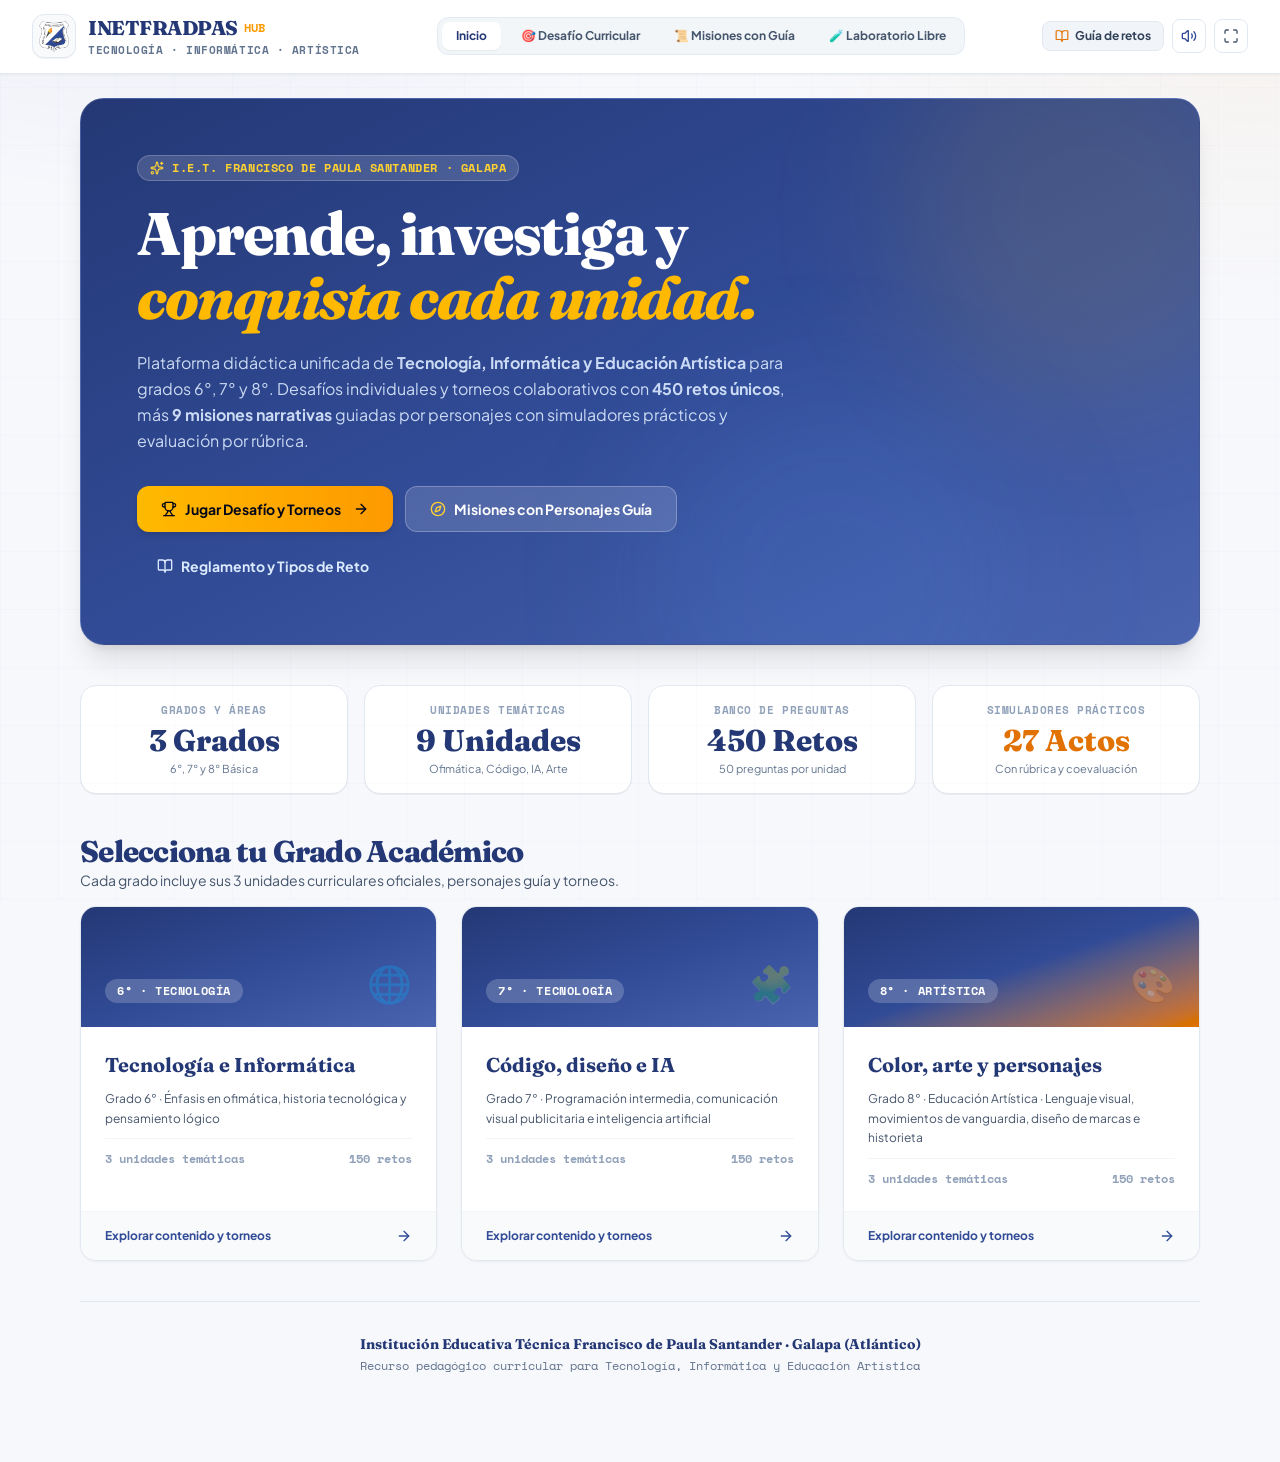
==== index.html @ 6069aec1 "commit" ====
<!doctype html>
<html lang="es">
  <head>
    <meta charset="UTF-8" />
    <meta name="viewport" content="width=device-width, initial-scale=1.0" />
    <title>Plataforma Curricular INETFRADPAS · Desafío y Misiones</title>
    <meta name="description" content="Plataforma interactiva de aprendizaje y evaluación para Tecnología, Informática y Artística (6°, 7° y 8°) de la I.E.T. Francisco de Paula Santander - Galapa." />
    <meta property="og:title" content="Plataforma Curricular INETFRADPAS · Desafío y Misiones" />
    <meta property="og:description" content="Plataforma interactiva de aprendizaje y evaluación para Tecnología, Informática y Artística (6°, 7° y 8°) de la I.E.T. Francisco de Paula Santander - Galapa." />
    <meta property="og:type" content="website" />
    <meta name="twitter:card" content="summary_large_image" />
    <link rel="icon" type="image/png" href="/logo.png" />
    <link rel="preconnect" href="https://fonts.googleapis.com">
    <link rel="preconnect" href="https://fonts.gstatic.com" crossorigin>
    <link href="https://fonts.googleapis.com/css2?family=Fraunces:opsz,wght@9..144,700;9..144,800;9..144,900&family=Plus+Jakarta+Sans:wght@400;500;600;700;800&family=Space+Mono:wght@400;700&display=swap" rel="stylesheet">
    <script type="module" crossorigin src="/assets/index-CMhP6clj.js"></script>
    <link rel="stylesheet" crossorigin href="/assets/index-D089YuA2.css">
  </head>
  <body class="bg-[#F7F8FC] text-slate-800 antialiased selection:bg-amber-200 selection:text-slate-900">
    <div id="root"></div>
  </body>
</html>
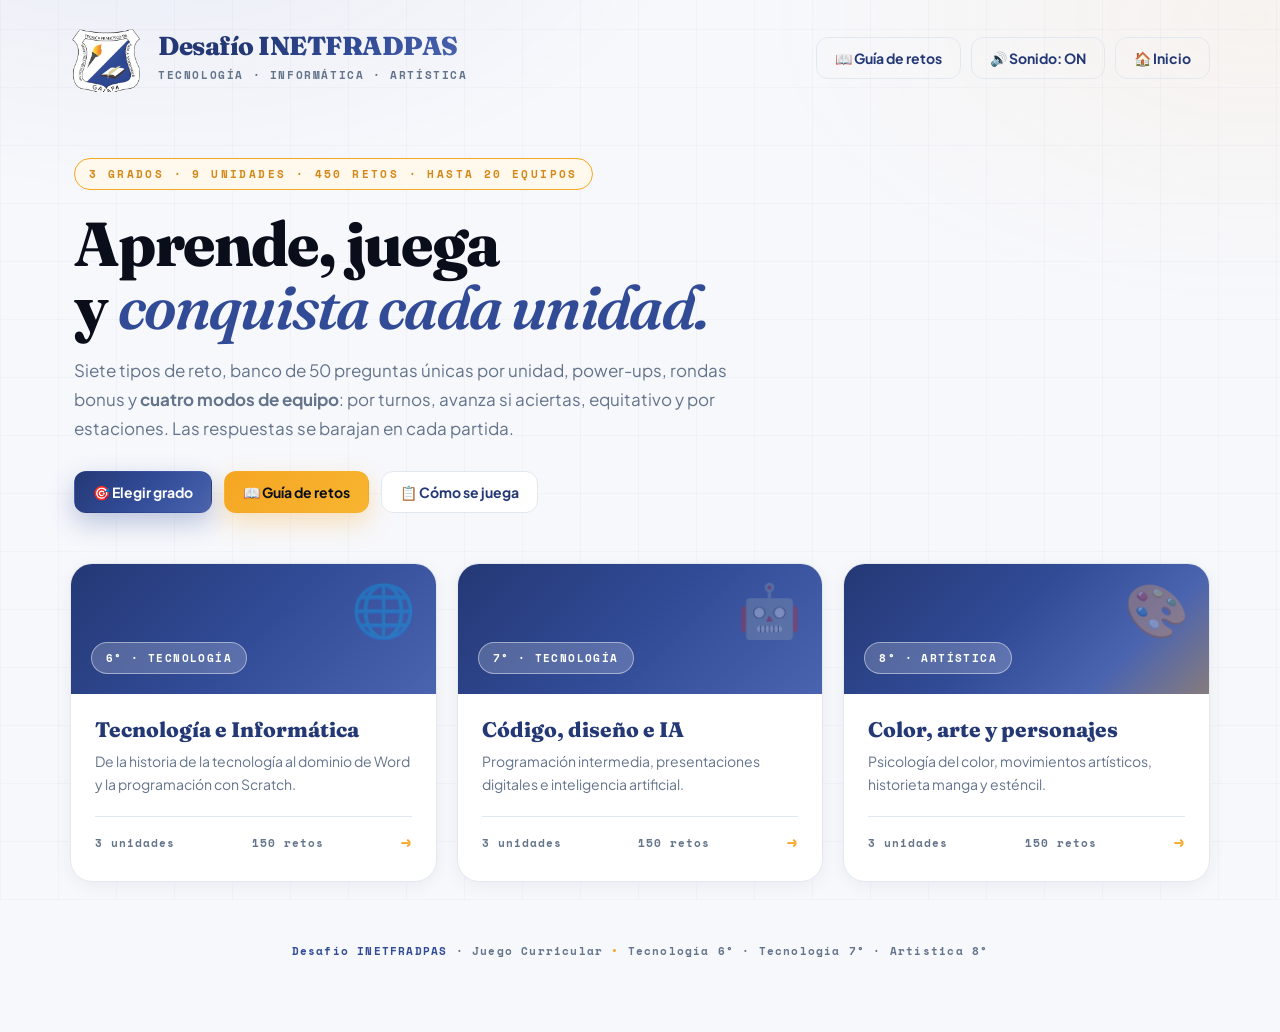
==== commit 7431afde: "Update index.html" ====
--- a/index.html
+++ b/index.html
@@ -1,23 +1,1589 @@
-<!doctype html>
+<!DOCTYPE html>
 <html lang="es">
-  <head>
-    <meta charset="UTF-8" />
-    <meta name="viewport" content="width=device-width, initial-scale=1.0" />
-    <title>Plataforma Curricular INETFRADPAS · Desafío y Misiones</title>
-    <meta name="description" content="Plataforma interactiva de aprendizaje y evaluación para Tecnología, Informática y Artística (6°, 7° y 8°) de la I.E.T. Francisco de Paula Santander - Galapa." />
-    <meta property="og:title" content="Plataforma Curricular INETFRADPAS · Desafío y Misiones" />
-    <meta property="og:description" content="Plataforma interactiva de aprendizaje y evaluación para Tecnología, Informática y Artística (6°, 7° y 8°) de la I.E.T. Francisco de Paula Santander - Galapa." />
-    <meta property="og:type" content="website" />
-    <meta name="twitter:card" content="summary_large_image" />
-    <link rel="icon" type="image/png" href="/logo.png" />
-    <link rel="preconnect" href="https://fonts.googleapis.com">
-    <link rel="preconnect" href="https://fonts.gstatic.com" crossorigin>
-    <link href="https://fonts.googleapis.com/css2?family=Fraunces:opsz,wght@9..144,700;9..144,800;9..144,900&family=Plus+Jakarta+Sans:wght@400;500;600;700;800&family=Space+Mono:wght@400;700&display=swap" rel="stylesheet">
-    <script type="module" crossorigin src="/assets/index-CMhP6clj.js"></script>
-    <link rel="stylesheet" crossorigin href="/assets/index-D089YuA2.css">
-  </head>
-  <body class="bg-[#F7F8FC] text-slate-800 antialiased selection:bg-amber-200 selection:text-slate-900">
-    <div id="root"></div>
-  </body>
+<head>
+<meta charset="UTF-8">
+<meta name="viewport" content="width=device-width,initial-scale=1">
+<title>Desafío INETFRADPAS · Juego Curricular</title>
+<link rel="preconnect" href="https://fonts.googleapis.com">
+<link rel="preconnect" href="https://fonts.gstatic.com" crossorigin>
+<link href="https://fonts.googleapis.com/css2?family=Fraunces:opsz,wght@9..144,700;9..144,800;9..144,900&family=Plus+Jakarta+Sans:wght@400;600;700;800&family=Space+Mono:wght@400;700&display=swap" rel="stylesheet">
+<style>
+*{box-sizing:border-box;margin:0;padding:0}
+:root{--b:#314B96;--bd:#243875;--bm:#4A64B0;--bl:#EEF2FB;--bx:#dce5f9;--g:#F5A623;--gd:#D4881A;--gl:#fff8ec;--ink:#0A0E1A;--body:#2d3748;--mu:#64748b;--w:#fff;--bg:#F7F8FC;--br:#e2e8f0;--ok:#10b981;--no:#EF4444;--se:'Fraunces',Georgia,serif;--sa:'Plus Jakarta Sans',system-ui,sans-serif;--mo:'Space Mono',monospace;--grad:linear-gradient(135deg,#243875,#314B96,#4A64B0);--gg:linear-gradient(135deg,#F5A623,#f8b530)}
+html,body{overflow-x:hidden}
+body{font-family:var(--sa);color:var(--body);background:var(--bg);min-height:100vh;-webkit-font-smoothing:antialiased}
+body::before{content:"";position:fixed;inset:0;z-index:0;pointer-events:none;background:radial-gradient(900px 520px at 12% -14%,rgba(49,75,150,.07),transparent 62%),radial-gradient(820px 480px at 98% 2%,rgba(245,166,35,.06),transparent 60%),repeating-linear-gradient(0deg,rgba(49,75,150,.03) 0 1px,transparent 1px 58px),repeating-linear-gradient(90deg,rgba(49,75,150,.03) 0 1px,transparent 1px 58px)}
+#app{position:relative;z-index:1;max-width:1180px;margin:0 auto;padding:22px 20px 70px}
+.hidden{display:none!important}
+header{display:flex;align-items:center;justify-content:space-between;gap:20px;flex-wrap:wrap;margin-bottom:28px}
+.brand{display:flex;align-items:center;gap:16px}
+.logo-slot{width:72px;height:72px;border-radius:16px;flex:0 0 auto;background:var(--w);border:2px dashed var(--bx);display:grid;place-items:center;overflow:hidden;transition:.2s}
+.logo-slot img{max-width:100%;max-height:100%;object-fit:contain;display:block}
+.logo-slot:has(img){border-style:solid;border-color:transparent;background:transparent}
+.logo-slot:has(img) .logo-placeholder{display:none}
+.logo-placeholder{font-family:var(--mo);font-size:9px;letter-spacing:1.4px;color:var(--bm);font-weight:700;text-align:center;line-height:1.3}
+.brand-text{display:flex;flex-direction:column;gap:2px}
+.brand h1{font-family:var(--se);font-size:clamp(20px,2.4vw,26px);font-weight:800;line-height:1.05;letter-spacing:-.5px;color:var(--bd)}
+.brand h1 .accent{font-weight:900;background:var(--grad);-webkit-background-clip:text;background-clip:text;-webkit-text-fill-color:transparent}
+.brand small{display:block;color:var(--mu);font-family:var(--mo);font-size:10.5px;letter-spacing:1.6px;font-weight:700;text-transform:uppercase;margin-top:4px}
+.tools{display:flex;gap:10px;flex-wrap:wrap}
+.btn{border:1.5px solid var(--br);background:var(--w);color:var(--bd);padding:11px 18px;border-radius:12px;font-family:var(--sa);font-size:14px;font-weight:700;cursor:pointer;transition:.18s}
+.btn:hover{background:var(--bl);border-color:var(--bm);transform:translateY(-2px);box-shadow:0 8px 20px rgba(49,75,150,.1)}
+.btn.primary{background:var(--grad);color:var(--w);border-color:transparent;box-shadow:0 10px 26px rgba(49,75,150,.3)}
+.btn.gold{background:var(--gg);color:var(--ink);border-color:transparent;box-shadow:0 10px 26px rgba(245,166,35,.3)}
+.btn.ghost{background:transparent}
+.btn.ghost:hover{background:var(--bl)}
+.btn:disabled{opacity:.4;cursor:not-allowed;transform:none}
+.btn.big{padding:16px 32px;font-size:16px;border-radius:14px}
+.hero{padding:36px 4px 10px;max-width:820px}
+.kicker{display:inline-block;font-family:var(--mo);font-size:11px;letter-spacing:2.4px;font-weight:700;color:var(--gd);border:1.5px solid var(--g);padding:7px 14px;border-radius:999px;background:var(--gl);text-transform:uppercase}
+.hero h2{font-family:var(--se);font-size:clamp(34px,5.6vw,62px);line-height:1.02;margin:22px 0 18px;letter-spacing:-1.6px;color:var(--ink);font-weight:800}
+.hero h2 em{font-style:italic;color:var(--b);font-weight:600}
+.hero p{color:var(--mu);font-size:17px;max-width:680px;line-height:1.7}
+.hero-cta{display:flex;gap:12px;margin-top:28px;flex-wrap:wrap}
+.stats-row{display:grid;grid-template-columns:repeat(4,1fr);gap:14px;margin:38px 0 22px}
+.estat{background:var(--w);border:1px solid var(--br);border-radius:16px;padding:20px 14px;text-align:center;box-shadow:0 2px 8px rgba(15,22,41,.03)}
+.estat small{display:block;font-family:var(--mo);font-size:10px;letter-spacing:1.6px;color:var(--mu);margin-bottom:8px;font-weight:700;text-transform:uppercase}
+.estat b{font-family:var(--se);font-size:24px;letter-spacing:.3px;color:var(--bd);font-weight:800}
+.panel{background:var(--w);border:1px solid var(--br);border-radius:22px;padding:30px;box-shadow:0 4px 20px rgba(15,22,41,.04)}
+.panel h2{font-family:var(--se);font-size:26px;margin-bottom:16px;color:var(--bd);font-weight:800}
+.panel h3{font-family:var(--mo);font-size:12px;margin:22px 0 10px;color:var(--b);letter-spacing:1.4px;font-weight:700;text-transform:uppercase}
+.panel p,.panel li{color:var(--body);line-height:1.8;font-size:15px}
+.panel ul{padding-left:22px}
+.panel ul li::marker{color:var(--g)}
+.panel ul li b{color:var(--bd);font-weight:700}
+.grid2{display:grid;grid-template-columns:1fr 1fr;gap:28px}
+.grades{display:grid;grid-template-columns:repeat(3,1fr);gap:20px;margin-top:40px}
+.gcard{border:none;background:var(--w);border:1px solid var(--br);border-radius:22px;padding:0;cursor:pointer;transition:.25s;text-align:left;overflow:hidden;color:inherit;font-family:inherit;box-shadow:0 4px 18px rgba(15,22,41,.05)}
+.gcard:hover{transform:translateY(-8px);border-color:var(--bm);box-shadow:0 24px 48px rgba(49,75,150,.18)}
+.gband{height:130px;display:flex;align-items:flex-end;padding:20px;position:relative;background:var(--grad)}
+.gband.gold-accent{background:linear-gradient(135deg,#243875 0%,#314B96 45%,#4A64B0 75%,#F5A623 145%)}
+.gband .badge{background:rgba(255,255,255,.2);border:1px solid rgba(255,255,255,.45);padding:7px 14px;border-radius:999px;font-family:var(--mo);font-size:11px;font-weight:700;letter-spacing:1.4px;color:var(--w);backdrop-filter:blur(8px);text-transform:uppercase}
+.gband .ico-bg{position:absolute;top:18px;right:20px;font-size:52px;opacity:.32;line-height:1}
+.gbody{padding:22px 24px 26px}
+.gbody h3{font-family:var(--se);font-size:21px;margin-bottom:8px;color:var(--bd);font-weight:800}
+.gbody p{color:var(--mu);font-size:14px;line-height:1.65;min-height:48px}
+.gmeta{display:flex;justify-content:space-between;align-items:center;margin-top:18px;padding-top:14px;border-top:1px solid var(--br);font-family:var(--mo);font-size:11px;color:var(--mu);font-weight:700;letter-spacing:1px}
+.gmeta .arrow{color:var(--g);font-size:16px;transition:.2s}
+.gcard:hover .gmeta .arrow{transform:translateX(4px)}
+.mode-bar{display:flex;gap:12px;align-items:center;background:var(--w);border:1px solid var(--br);border-radius:16px;padding:12px 16px;margin-bottom:22px;box-shadow:0 2px 8px rgba(15,22,41,.04);flex-wrap:wrap}
+.mode-bar .label{font-family:var(--mo);font-size:11px;letter-spacing:1.6px;color:var(--mu);font-weight:700;text-transform:uppercase}
+.mode-bar .spacer{flex:1}
+.mode-opt{border:1.5px solid var(--br);background:var(--w);color:var(--bd);padding:10px 18px;border-radius:11px;font-family:var(--sa);font-size:14px;font-weight:700;cursor:pointer;transition:.18s;display:inline-flex;align-items:center;gap:8px}
+.mode-opt:hover{border-color:var(--bm);background:var(--bl)}
+.mode-opt.active{background:var(--grad);color:var(--w);border-color:transparent;box-shadow:0 8px 20px rgba(49,75,150,.25)}
+.units{display:grid;grid-template-columns:repeat(3,1fr);gap:20px;margin-top:28px}
+.ucard{border:1px solid var(--br);background:var(--w);border-radius:22px;padding:28px;cursor:pointer;transition:.22s;text-align:left;color:inherit;font-family:inherit;position:relative;overflow:hidden;box-shadow:0 4px 18px rgba(15,22,41,.05)}
+.ucard:hover{transform:translateY(-8px);border-color:var(--bm);box-shadow:0 24px 48px rgba(49,75,150,.16)}
+.uico{width:60px;height:60px;border-radius:16px;background:var(--bl);display:grid;place-items:center;font-size:30px;margin-bottom:18px;border:1px solid var(--bx)}
+.ucard h3{font-family:var(--se);font-size:19px;margin-bottom:8px;color:var(--bd);font-weight:800;line-height:1.2}
+.ucard p{color:var(--mu);font-size:13.5px;line-height:1.65;min-height:66px}
+.ucard .play{margin-top:18px;width:100%;padding:13px;border-radius:12px;border:none;font-family:var(--sa);font-weight:800;font-size:14px;cursor:pointer;color:var(--w);background:var(--grad);letter-spacing:.4px}
+.ucard .tag{position:absolute;top:18px;right:18px;font-family:var(--mo);font-size:10px;letter-spacing:1.6px;color:var(--b);background:var(--bl);border:1px solid var(--bx);padding:5px 11px;border-radius:999px;font-weight:700;text-transform:uppercase}
+.ucard .pool{position:absolute;bottom:18px;right:18px;font-family:var(--mo);font-size:9.5px;letter-spacing:1.2px;color:var(--gd);font-weight:700}
+.backrow{display:flex;gap:10px;margin-bottom:24px;flex-wrap:wrap}
+#gradeTitle{font-family:var(--se);font-size:clamp(28px,4vw,38px);margin-bottom:8px;color:var(--bd);font-weight:800}
+.setup-head{display:flex;align-items:flex-start;gap:16px;margin-bottom:24px}
+.setup-head .uico{margin-bottom:0;flex:0 0 auto}
+.setup-head h2{font-family:var(--se);font-size:26px;color:var(--bd);font-weight:800;letter-spacing:-.5px;margin-bottom:4px}
+.setup-head p{color:var(--mu);font-size:14.5px;line-height:1.5}
+.opt-row{display:flex;gap:10px;flex-wrap:wrap;margin-top:12px}
+.opt-btn{border:1.5px solid var(--br);background:var(--w);color:var(--bd);padding:12px 18px;border-radius:12px;font-family:var(--sa);font-size:14px;font-weight:700;cursor:pointer;transition:.18s;position:relative;text-align:left;display:flex;flex-direction:column;gap:2px;min-width:200px}
+.opt-btn:hover:not(:disabled){border-color:var(--bm);background:var(--bl)}
+.opt-btn.sel{background:var(--grad);color:var(--w);border-color:transparent;box-shadow:0 8px 20px rgba(49,75,150,.25)}
+.opt-btn.sel small{color:rgba(255,255,255,.85)}
+.opt-btn small{font-family:var(--sa);font-size:11.5px;font-weight:500;color:var(--mu);letter-spacing:0}
+.opt-btn:disabled{opacity:.4;cursor:not-allowed;background:var(--bg)}
+.opt-btn.suggest{border-color:var(--g);background:var(--gl)}
+.opt-btn.suggest:not(.sel)::after{content:"★";position:absolute;top:-8px;right:-8px;background:var(--g);color:var(--ink);width:20px;height:20px;border-radius:50%;display:grid;place-items:center;font-size:11px;font-weight:700}
+.grid-numbers{display:grid;grid-template-columns:repeat(10,1fr);gap:8px;margin-top:12px;max-width:680px}
+.opt-btn-num{border:1.5px solid var(--br);background:var(--w);color:var(--bd);padding:12px 4px;border-radius:10px;font-family:var(--sa);font-size:16px;font-weight:800;cursor:pointer;transition:.15s;text-align:center;position:relative;line-height:1}
+.opt-btn-num:hover:not(:disabled){border-color:var(--bm);background:var(--bl);transform:translateY(-2px)}
+.opt-btn-num.sel{background:var(--grad);color:var(--w);border-color:transparent;box-shadow:0 6px 14px rgba(49,75,150,.25)}
+.opt-btn-num.sel::after{content:"equipos";position:absolute;bottom:-18px;left:50%;transform:translateX(-50%);font-family:var(--mo);font-size:8.5px;letter-spacing:1px;color:var(--bm);font-weight:700;text-transform:uppercase;white-space:nowrap}
+.suggest-hint{margin-top:12px;padding:12px 16px;border-radius:12px;background:var(--gl);border:1.5px solid var(--g);font-size:13.5px;color:#7c4a00;font-weight:600;line-height:1.6}
+.suggest-hint b{color:var(--bd)}
+.fair-hint{margin-top:12px;padding:14px 16px;border-radius:12px;background:linear-gradient(135deg,#eef2fb,#dce5f9);border:1.5px solid var(--bm);font-size:13.5px;color:var(--bd);font-weight:600;line-height:1.6}
+.fair-hint b{color:var(--bd);font-weight:800}
+.names{display:grid;grid-template-columns:repeat(auto-fill,minmax(160px,1fr));gap:10px;margin-top:16px}
+.names input{width:100%;padding:12px 14px;border-radius:11px;border:1.5px solid var(--br);background:var(--w);color:var(--body);font-family:var(--sa);font-size:14px;font-weight:600}
+.names input:focus{outline:none;border-color:var(--bm);box-shadow:0 0 0 4px rgba(49,75,150,.12)}
+.hud{display:flex;align-items:center;gap:14px;flex-wrap:wrap;background:var(--w);border:1px solid var(--br);border-radius:16px;padding:14px 18px;margin-bottom:12px;box-shadow:0 2px 8px rgba(15,22,41,.04)}
+.chip{display:inline-flex;align-items:center;gap:9px;font-family:var(--mo);font-size:11px;letter-spacing:1.2px;font-weight:700;padding:8px 14px;border-radius:999px;background:var(--bl);border:1px solid var(--bx);color:var(--bd);text-transform:uppercase}
+.chip .dot{width:10px;height:10px;border-radius:50%;background:var(--g);box-shadow:0 0 12px rgba(245,166,35,.55)}
+.hud .spacer{flex:1}
+.stat{text-align:center;min-width:74px}
+.stat small{display:block;font-family:var(--mo);font-size:9.5px;letter-spacing:1.6px;color:var(--mu);font-weight:700;text-transform:uppercase;margin-bottom:2px}
+.stat b{font-family:var(--se);font-size:22px;letter-spacing:.2px;color:var(--bd);font-weight:800}
+#hudCombo{font-family:var(--mo);font-size:11.5px;font-weight:700;letter-spacing:1.4px;color:var(--ink);background:var(--gg);padding:8px 13px;border-radius:999px;text-transform:uppercase}
+#hudCombo.pop{animation:pop .55s ease}
+@keyframes pop{0%{transform:scale(.7);opacity:.2}60%{transform:scale(1.15)}100%{transform:scale(1);opacity:1}}
+.progressbar{height:8px;border-radius:999px;background:var(--bl);overflow:hidden;margin:6px 0 14px;border:1px solid var(--bx);position:relative}
+#progFill{height:100%;border-radius:999px;background:var(--grad);transition:width .35s ease;width:0;position:relative;z-index:2}
+.progressbar .bonus-marker{position:absolute;top:-3px;bottom:-3px;width:6px;background:var(--g);border-radius:3px;box-shadow:0 0 12px rgba(245,166,35,.7);z-index:3;animation:pulse-mark 1.4s ease-in-out infinite}
+@keyframes pulse-mark{0%,100%{transform:scaleY(1);opacity:1}50%{transform:scaleY(1.15);opacity:.75}}
+.timerbar{height:9px;border-radius:999px;background:var(--bl);overflow:hidden;margin-bottom:18px;border:1px solid var(--bx)}
+#timerFill{height:100%;width:100%;border-radius:999px;background:var(--gg);transition:width .1s linear,background .3s}
+.scoreboard{display:grid;grid-template-columns:repeat(auto-fill,minmax(150px,1fr));gap:10px;margin-bottom:16px}
+.scoreboard.many{grid-template-columns:repeat(auto-fill,minmax(120px,1fr));gap:8px}
+.sbcard{background:var(--w);border:2px solid var(--br);border-radius:14px;padding:12px 14px;transition:.25s;box-shadow:0 2px 8px rgba(15,22,41,.04);position:relative}
+.scoreboard.many .sbcard{padding:9px 11px;border-radius:12px}
+.sbcard .sb-name{font-family:var(--mo);font-size:9.5px;letter-spacing:1.6px;color:var(--mu);font-weight:700;text-transform:uppercase;margin-bottom:5px;display:flex;justify-content:space-between;align-items:center;gap:6px;flex-wrap:wrap}
+.scoreboard.many .sb-name{font-size:8.5px;letter-spacing:1.2px}
+.sbcard .sb-b{font-family:var(--se);font-size:17px;font-weight:800;color:var(--bd);white-space:nowrap;overflow:hidden;text-overflow:ellipsis;margin-bottom:6px;line-height:1.15}
+.scoreboard.many .sb-b{font-size:14px;margin-bottom:5px}
+.sbcard .sb-score{font-family:var(--se);font-size:24px;font-weight:900;color:var(--b);letter-spacing:-.5px;line-height:1;margin-bottom:4px}
+.scoreboard.many .sb-score{font-size:20px}
+.sbcard .sb-turns{font-family:var(--mo);font-size:10px;letter-spacing:1.2px;color:var(--mu);font-weight:700;text-transform:uppercase}
+.scoreboard.many .sb-turns{font-size:9px}
+.sbcard .sb-turns b{color:var(--bd);font-family:var(--se);font-size:13px;font-weight:800}
+.sbcard.act{border-color:var(--g);background:var(--gl);box-shadow:0 0 0 4px rgba(245,166,35,.18),0 8px 20px rgba(245,166,35,.2);transform:translateY(-3px)}
+.sbcard.act .sb-name{color:var(--gd)}
+.sbcard.act .sb-score{color:var(--gd)}
+.sbcard.act .sb-turns b{color:var(--gd)}
+.sbcard .turn-pill{background:var(--g);color:var(--ink);font-family:var(--mo);font-size:9px;font-weight:800;padding:3px 8px;border-radius:999px;letter-spacing:1.2px;animation:blink 1.6s ease-in-out infinite}
+.sbcard .streak-pill{background:linear-gradient(135deg,#ef4444,#f97316);color:#fff;font-family:var(--mo);font-size:9px;font-weight:800;padding:3px 8px;border-radius:999px;letter-spacing:1.2px}
+.sbcard .fair-pill{background:linear-gradient(135deg,#10b981,#059669);color:#fff;font-family:var(--mo);font-size:9px;font-weight:800;padding:3px 8px;border-radius:999px;letter-spacing:1.2px}
+.sbcard .station-pill{background:linear-gradient(135deg,#8b5cf6,#a855f7);color:#fff;font-family:var(--mo);font-size:9px;font-weight:800;padding:3px 8px;border-radius:999px;letter-spacing:1.2px}
+.sbcard.done{opacity:.65}
+.sbcard.done .sb-score{color:var(--ok)}
+@keyframes blink{0%,100%{opacity:1}50%{opacity:.55}}
+.powerups{display:flex;gap:10px;flex-wrap:wrap;margin-bottom:14px}
+.pw{position:relative;border:1.5px solid var(--br);background:var(--w);color:var(--bd);padding:11px 15px;border-radius:12px;font-family:var(--sa);font-size:13px;font-weight:700;cursor:pointer;transition:.18s;box-shadow:0 2px 6px rgba(15,22,41,.04)}
+.pw:hover:not(:disabled){background:var(--gl);transform:translateY(-2px);border-color:var(--g);box-shadow:0 8px 18px rgba(245,166,35,.22)}
+.pw:disabled{opacity:.35;cursor:not-allowed;background:var(--bg)}
+.pw b{color:var(--gd);margin-right:6px;font-family:var(--mo);font-weight:700}
+.qcard{background:var(--w);border:1px solid var(--br);border-radius:22px;padding:36px;position:relative;overflow:hidden;box-shadow:0 6px 24px rgba(15,22,41,.06);transition:box-shadow .3s}
+.qcard.bonus{border-color:var(--g);box-shadow:0 0 0 4px rgba(245,166,35,.18),0 12px 32px rgba(245,166,35,.2)}
+.qcard.bonus::before{content:"";position:absolute;inset:0;background:radial-gradient(circle at top right,rgba(245,166,35,.12),transparent 50%);pointer-events:none}
+.qcard::after{content:"";position:absolute;right:-80px;top:-80px;width:240px;height:240px;background:radial-gradient(circle,rgba(49,75,150,.08),transparent 70%);pointer-events:none}
+.qbadge-row{display:flex;align-items:center;gap:10px;margin-bottom:20px;flex-wrap:wrap}
+.qbadge{display:inline-block;font-family:var(--mo);font-size:10.5px;letter-spacing:2.2px;font-weight:700;color:var(--w);background:var(--grad);padding:7px 14px;border-radius:999px;box-shadow:0 4px 14px rgba(49,75,150,.25);text-transform:uppercase}
+.qbadge.boss{background:var(--gg);color:var(--ink)}
+.qbadge.debate{background:linear-gradient(135deg,#0ea5e9,#314B96)}
+.qbadge.multi{background:linear-gradient(135deg,#10b981,#314B96)}
+.qbadge.bonus{background:var(--gg);color:var(--ink);animation:bonus-pulse 1.4s ease-in-out infinite}
+@keyframes bonus-pulse{0%,100%{transform:scale(1)}50%{transform:scale(1.06)}}
+.qhelp{width:32px;height:32px;border-radius:50%;border:1.5px solid var(--bm);background:var(--w);color:var(--b);font-weight:800;font-size:15px;cursor:pointer;transition:.18s;display:grid;place-items:center;font-family:var(--se)}
+.qhelp:hover{background:var(--b);color:var(--w);transform:scale(1.08)}
+#qText{font-family:var(--se);font-size:clamp(20px,2.7vw,30px);line-height:1.32;letter-spacing:-.5px;max-width:900px;color:var(--ink);font-weight:700}
+.hint{margin-top:16px;color:var(--mu);font-family:var(--mo);font-size:11.5px;letter-spacing:.8px;font-weight:700;text-transform:uppercase}
+.options{display:grid;grid-template-columns:1fr 1fr;gap:14px;margin-top:28px}
+.options.binary{grid-template-columns:1fr 1fr}
+.options.binary .opt{padding:30px 18px;text-align:center;font-size:19px;font-weight:800;letter-spacing:1px}
+.options.binary .opt .num{display:none}
+.opt{position:relative;text-align:left;font-family:var(--sa);font-size:15.5px;color:var(--body);background:var(--w);border:1.5px solid var(--br);border-radius:15px;padding:19px 18px 19px 60px;cursor:pointer;transition:.16s ease;line-height:1.5;font-weight:600}
+.opt:hover:not(:disabled){background:var(--bl);transform:translateY(-2px);border-color:var(--bm);box-shadow:0 8px 20px rgba(49,75,150,.12)}
+.opt:disabled{cursor:default}
+.opt .num{position:absolute;left:16px;top:50%;transform:translateY(-50%);width:32px;height:32px;border-radius:9px;display:grid;place-items:center;background:var(--bl);border:1px solid var(--bx);color:var(--bd);font-family:var(--mo);font-size:13px;font-weight:800}
+.opt.correct{background:#D1FAE5;border-color:var(--ok);color:#065f46}
+.opt.correct .num{background:var(--ok);color:var(--w);border-color:var(--ok)}
+.opt.wrong{background:#FEE2E2;border-color:var(--no);color:#991b1b}
+.opt.wrong .num{background:var(--no);color:var(--w);border-color:var(--no)}
+.opt.missed{border-color:var(--ok);border-style:dashed;background:rgba(16,185,129,.06)}
+.opt.missed .num{background:rgba(16,185,129,.2);color:var(--ok);border-color:var(--ok)}
+.opt.picked .num{background:var(--g);color:var(--ink);border-color:var(--g)}
+.opt.selected{border-color:var(--b);background:var(--bl);box-shadow:0 0 0 3px rgba(49,75,150,.15)}
+.opt.selected .num{background:var(--b);color:var(--w);border-color:var(--b)}
+.opt.gone{opacity:.25;pointer-events:none}
+@keyframes ok{0%{transform:scale(.97)}60%{transform:scale(1.03)}100%{transform:scale(1)}}
+@keyframes no{0%,100%{transform:translateX(0)}25%{transform:translateX(-7px)}75%{transform:translateX(7px)}}
+.multi-bar{margin-top:22px;display:flex;justify-content:flex-end;gap:12px;align-items:center;flex-wrap:wrap}
+.multi-bar .multi-info{font-family:var(--mo);font-size:12px;letter-spacing:1.2px;color:var(--mu);font-weight:700;text-transform:uppercase}
+.multi-bar .multi-info b{color:var(--b)}
+.feedback{margin-top:26px;border-radius:18px;padding:26px;border:1.5px solid var(--br);background:var(--bg);display:flex;gap:22px;align-items:flex-start;flex-wrap:wrap;animation:slidein .35s ease}
+@keyframes slidein{0%{opacity:0;transform:translateY(10px)}100%{opacity:1;transform:translateY(0)}}
+.feedback.ok{border-color:rgba(16,185,129,.5);background:#D1FAE5}
+.feedback.bad{border-color:rgba(239,68,68,.5);background:#FEE2E2}
+.fb-main{flex:1;min-width:250px}
+.fb-main h4{font-family:var(--se);font-size:21px;margin-bottom:10px;color:var(--ink);font-weight:800}
+.feedback.ok .fb-main h4{color:#065f46}
+.feedback.bad .fb-main h4{color:#991b1b}
+.fb-main p{color:var(--body);line-height:1.75;font-size:15px}
+.fb-note{margin-top:14px;padding:14px 18px;border-radius:12px;background:var(--gl);border:1.5px solid var(--g);color:#7c4a00;font-size:14px;line-height:1.7;font-weight:600}
+.fb-note.fire{background:linear-gradient(135deg,#fff3e0,#ffd7be);border-color:#f97316;color:#7c2d12;font-weight:700}
+.fb-note.fair{background:linear-gradient(135deg,#eef2fb,#dce5f9);border-color:var(--bm);color:var(--bd);font-weight:700}
+.fb-note.station{background:linear-gradient(135deg,#f3e8ff,#e9d5ff);border-color:#a855f7;color:#5b21b6;font-weight:700}
+.fb-score{font-family:var(--se);font-size:34px;font-weight:900;color:var(--gd);white-space:nowrap;letter-spacing:-.5px}
+.end-wrap{text-align:center;padding:16px 0}
+.stars{font-size:64px;letter-spacing:14px;color:var(--g);margin:12px 0 10px;text-shadow:0 6px 28px rgba(245,166,35,.45);line-height:1}
+.stars .off{color:var(--bl);text-shadow:none}
+.end-wrap h2{font-family:var(--se);font-size:clamp(28px,4.6vw,44px);letter-spacing:-1px;color:var(--bd);font-weight:800}
+.end-wrap p{color:var(--mu);font-size:16px;margin-top:14px;line-height:1.7;max-width:640px;margin-left:auto;margin-right:auto}
+.end-wrap p b{color:var(--b);font-weight:800}
+.achv{display:grid;grid-template-columns:repeat(3,1fr);gap:14px;margin:32px 0 8px}
+.ach{background:var(--w);border:1.5px solid var(--br);border-radius:16px;padding:18px 16px;text-align:left;box-shadow:0 2px 8px rgba(15,22,41,.03)}
+.ach:not(.locked){border-color:var(--g);background:var(--gl)}
+.ach small{display:block;font-family:var(--mo);font-size:9.5px;letter-spacing:1.6px;color:var(--mu);margin-bottom:8px;font-weight:700;text-transform:uppercase}
+.ach:not(.locked) small{color:var(--gd)}
+.ach b{font-family:var(--se);font-size:16px;line-height:1.3;display:block;color:var(--bd);font-weight:800}
+.ach .desc{font-size:12px;color:var(--mu);margin-top:6px;font-weight:500}
+.ach.locked{opacity:.45}
+.end-cta{display:flex;gap:12px;justify-content:center;flex-wrap:wrap;margin-top:32px}
+.podium{display:flex;gap:16px;justify-content:center;flex-wrap:wrap;margin:34px 0 12px}
+.podium.many{display:grid;grid-template-columns:repeat(auto-fill,minmax(160px,1fr));gap:12px;justify-content:stretch}
+.podium.many .pod{padding:16px 18px;min-width:auto;transform:none}
+.podium.many .pod.win{transform:none}
+.podium.many .pts{font-size:26px}
+.podium.many .name{font-size:16px;margin-bottom:6px}
+.podium.many .crown{font-size:26px}
+.pod{background:var(--w);border:2px solid var(--br);border-radius:20px;padding:22px 26px;min-width:180px;text-align:center;box-shadow:0 4px 18px rgba(15,22,41,.05);transition:.2s;position:relative}
+.pod:hover{transform:translateY(-4px)}
+.pod .crown{font-size:32px;margin-bottom:8px;display:block}
+.pod .rank{font-family:var(--mo);font-size:10px;letter-spacing:1.6px;color:var(--mu);font-weight:700;text-transform:uppercase;margin-bottom:6px}
+.pod .name{font-family:var(--se);font-size:19px;font-weight:800;color:var(--bd);margin-bottom:10px;line-height:1.2}
+.pod .pts{font-family:var(--se);font-size:32px;font-weight:900;color:var(--b);letter-spacing:-1px;line-height:1;margin-bottom:4px}
+.pod .sub{font-family:var(--mo);font-size:10.5px;letter-spacing:1.2px;color:var(--mu);font-weight:700;text-transform:uppercase}
+.pod.win{border-color:var(--g);background:var(--gl);box-shadow:0 0 0 4px rgba(245,166,35,.15);transform:scale(1.05)}
+.pod.win .pts,.pod.win .name,.pod.win .rank{color:var(--gd)}
+.pod.tie{border-color:var(--bm);background:var(--bl);box-shadow:0 0 0 4px rgba(49,75,150,.15)}
+.pod.tie .pts,.pod.tie .name,.pod.tie .rank{color:var(--bd)}
+.confetti{position:fixed;inset:0;pointer-events:none;z-index:60;overflow:hidden}
+.confetti i{position:absolute;top:-20px;width:9px;height:14px;border-radius:2px;animation:fall linear forwards}
+@keyframes fall{0%{transform:translateY(-20px) rotate(0)}100%{transform:translateY(105vh) rotate(720deg);opacity:.2}}
+.flash{position:fixed;inset:0;display:grid;place-items:center;z-index:55;pointer-events:none}
+.flash span{font-family:var(--mo);font-size:clamp(28px,6.5vw,62px);font-weight:800;letter-spacing:2px;color:var(--g);text-shadow:0 6px 40px rgba(245,166,35,.55);animation:fl 1.15s ease forwards;text-transform:uppercase;text-align:center;padding:0 20px}
+@keyframes fl{0%{opacity:0;transform:scale(.8)}25%{opacity:1;transform:scale(1.04)}75%{opacity:1}100%{opacity:0;transform:scale(1.15)}}
+.guide-overlay{position:fixed;inset:0;z-index:100;background:rgba(10,14,26,.7);backdrop-filter:blur(6px);display:grid;place-items:center;padding:24px;overflow-y:auto}
+.guide-modal{background:var(--w);border-radius:24px;padding:34px;max-width:960px;width:100%;max-height:90vh;overflow-y:auto;box-shadow:0 24px 64px rgba(10,14,26,.4);position:relative}
+.guide-close{position:absolute;top:16px;right:16px;width:38px;height:38px;border-radius:50%;border:none;background:var(--bl);color:var(--bd);font-size:20px;font-weight:700;cursor:pointer;display:grid;place-items:center}
+.guide-close:hover{background:var(--b);color:var(--w)}
+.guide-modal>h2{font-family:var(--se);font-size:30px;font-weight:800;color:var(--bd);letter-spacing:-.6px;margin-bottom:8px}
+.guide-modal>p.intro{color:var(--mu);font-size:15.5px;line-height:1.7;margin-bottom:24px;max-width:640px}
+.guide-grid{display:grid;grid-template-columns:1fr 1fr;gap:18px}
+.gcard2{background:var(--w);border:1.5px solid var(--br);border-radius:18px;padding:22px;transition:.2s}
+.gcard2.current{border-color:var(--g);background:var(--gl);box-shadow:0 0 0 3px rgba(245,166,35,.15)}
+.gcard2 .g-head{display:flex;align-items:center;gap:12px;margin-bottom:14px}
+.gcard2 .g-ico{width:48px;height:48px;border-radius:14px;background:var(--bl);display:grid;place-items:center;font-size:24px;flex:0 0 auto;border:1px solid var(--bx)}
+.gcard2 h3{font-family:var(--se);font-size:18px;font-weight:800;color:var(--bd);line-height:1.2}
+.gcard2 h3 small{display:block;font-family:var(--mo);font-size:9.5px;letter-spacing:1.6px;color:var(--mu);font-weight:700;text-transform:uppercase;margin-top:2px}
+.gcard2 .g-what{color:var(--body);font-size:14px;line-height:1.6;margin-bottom:14px;padding-bottom:14px;border-bottom:1px dashed var(--br)}
+.gcard2 .g-steps{list-style:none;padding:0;margin:0}
+.gcard2 .g-steps li{position:relative;padding-left:26px;color:var(--body);font-size:13.5px;line-height:1.55;margin-bottom:8px}
+.gcard2 .g-steps li::before{content:attr(data-n);position:absolute;left:0;top:2px;width:18px;height:18px;border-radius:50%;background:var(--b);color:var(--w);font-family:var(--mo);font-size:10px;font-weight:700;display:grid;place-items:center}
+.gcard2 .g-tip{margin-top:12px;padding:10px 12px;border-radius:10px;background:var(--gl);border:1px dashed var(--g);color:#7c4a00;font-size:12.5px;line-height:1.55;font-weight:600}
+.gcard2 .g-tip b{color:var(--bd);font-weight:800}
+.station-card{background:var(--w);border:2px solid var(--br);border-radius:26px;padding:44px;text-align:center;box-shadow:0 12px 40px rgba(15,22,41,.1);max-width:640px;margin:40px auto;position:relative;overflow:hidden}
+.station-card::before{content:"";position:absolute;inset:0;background:linear-gradient(135deg,rgba(139,92,246,.08),rgba(49,75,150,.08));pointer-events:none}
+.station-card>*{position:relative;z-index:2}
+.station-icon{font-size:72px;line-height:1;margin-bottom:16px;display:block}
+.station-label{font-family:var(--mo);font-size:11.5px;letter-spacing:2.4px;color:var(--mu);font-weight:700;text-transform:uppercase;margin-bottom:10px}
+.station-team{font-family:var(--se);font-size:clamp(30px,5vw,44px);font-weight:800;color:var(--bd);letter-spacing:-1px;line-height:1.15;margin-bottom:16px}
+.station-pts-label{font-family:var(--mo);font-size:11px;letter-spacing:2px;color:var(--mu);font-weight:700;text-transform:uppercase;margin-bottom:4px}
+.station-pts{font-family:var(--se);font-size:56px;font-weight:900;color:var(--gd);letter-spacing:-2px;line-height:1;margin-bottom:8px}
+.station-sub{color:var(--mu);font-size:15px;line-height:1.6;margin-bottom:26px}
+.station-next{margin-top:22px;padding:16px 20px;border-radius:14px;background:var(--bl);border:1.5px dashed var(--bm);font-size:14px;color:var(--bd);font-weight:600;line-height:1.5}
+.station-next b{color:var(--b);font-weight:800}
+.station-actions{display:flex;gap:12px;justify-content:center;flex-wrap:wrap;margin-top:28px}
+footer{margin-top:60px;text-align:center;color:var(--mu);font-family:var(--mo);font-size:11px;letter-spacing:1.2px;font-weight:700;line-height:1.8}
+footer b{color:var(--b);font-weight:700}
+footer .sep{color:var(--g);margin:0 8px}
+@media(max-width:880px){.grades,.units,.options,.grid2,.achv,.names,.guide-grid{grid-template-columns:1fr}.options.binary{grid-template-columns:1fr}.stats-row{grid-template-columns:1fr 1fr}.logo-slot{width:60px;height:60px}.brand h1{font-size:18px}.setup-head{flex-direction:column}.opt-btn{min-width:auto}.station-card{padding:28px}.grid-numbers{grid-template-columns:repeat(5,1fr)}}
+</style>
+</head>
+<body>
+<div id="app">
+  <header>
+    <div class="brand">
+      <div class="logo-slot" id="logoSlot" title="Espacio para el logo institucional">
+       <img src="logo.png" alt="Logo INETFRADPAS">
+      </div>
+      <div class="brand-text">
+        <h1>Desafío <span class="accent">INETFRADPAS</span></h1>
+        <small>Tecnología · Informática · Artística</small>
+      </div>
+    </div>
+    <div class="tools">
+      <button class="btn ghost" id="btnGuide">📖 Guía de retos</button>
+      <button class="btn ghost" id="btnSound">🔊 Sonido: ON</button>
+      <button class="btn ghost" id="btnHome">🏠 Inicio</button>
+    </div>
+  </header>
+
+  <section id="home">
+    <div class="hero">
+      <span class="kicker">3 grados · 9 unidades · 450 retos · hasta 20 equipos</span>
+      <h2>Aprende, juega<br>y <em>conquista cada unidad.</em></h2>
+      <p>Siete tipos de reto, banco de 50 preguntas únicas por unidad, power-ups, rondas bonus y <b>cuatro modos de equipo</b>: por turnos, avanza si aciertas, equitativo y por estaciones. Las respuestas se barajan en cada partida.</p>
+      <div class="hero-cta">
+        <button class="btn primary" id="btnGo">🎯 Elegir grado</button>
+        <button class="btn gold" id="btnGuide2">📖 Guía de retos</button>
+        <button class="btn" id="btnRules">📋 Cómo se juega</button>
+      </div>
+    </div>
+    <div class="grades">
+      <button class="gcard" data-grade="g6"><div class="gband"><span class="ico-bg">🌐</span><span class="badge">6° · Tecnología</span></div><div class="gbody"><h3>Tecnología e Informática</h3><p>De la historia de la tecnología al dominio de Word y la programación con Scratch.</p><div class="gmeta"><span>3 unidades</span><span>150 retos</span><span class="arrow">→</span></div></div></button>
+      <button class="gcard" data-grade="g7"><div class="gband"><span class="ico-bg">🤖</span><span class="badge">7° · Tecnología</span></div><div class="gbody"><h3>Código, diseño e IA</h3><p>Programación intermedia, presentaciones digitales e inteligencia artificial.</p><div class="gmeta"><span>3 unidades</span><span>150 retos</span><span class="arrow">→</span></div></div></button>
+      <button class="gcard" data-grade="g8"><div class="gband gold-accent"><span class="ico-bg">🎨</span><span class="badge">8° · Artística</span></div><div class="gbody"><h3>Color, arte y personajes</h3><p>Psicología del color, movimientos artísticos, historieta manga y esténcil.</p><div class="gmeta"><span>3 unidades</span><span>150 retos</span><span class="arrow">→</span></div></div></button>
+    </div>
+    <footer><b>Desafío INETFRADPAS</b> · Juego Curricular<span class="sep">•</span>Tecnología 6° · Tecnología 7° · Artística 8°</footer>
+  </section>
+
+  <section id="rules" class="hidden">
+    <div class="panel">
+      <div class="backrow"><button class="btn ghost" id="btnBackHome">← Volver</button><button class="btn ghost" id="btnGuide3">📖 Guía de retos</button></div>
+      <h2>Cómo se juega</h2>
+      <div class="grid2">
+        <div>
+          <h3>Modo individual</h3>
+          <ul><li>9 retos por unidad (8 + jefe final).</li><li>25 s por reto. El tiempo restante suma puntos.</li><li>Con 3 fallos, terminas. Cada 3 aciertos: recuperas energía y ganas power-up.</li></ul>
+          <h3>Modo equipos · 4 submodos</h3>
+          <ul>
+            <li><b>🔄 Por turnos</b>: cada reto rota al siguiente equipo.</li>
+            <li><b>🔥 Avanza si aciertas</b>: el equipo sigue si acierta; pasa si falla.</li>
+            <li><b>⚖️ Equitativo</b>: todos responden el mismo número de retos.</li>
+            <li><b>🎬 Por estaciones</b>: cada equipo juega su sesión completa y pasa el dispositivo.</li>
+          </ul>
+        </div>
+        <div>
+          <h3>Aleatorización de respuestas</h3>
+          <ul>
+            <li>Cada partida baraja las opciones de cada pregunta.</li>
+            <li>Así no se puede adivinar por posición ("siempre la primera").</li>
+          </ul>
+          <h3>Equipos (2 a 20)</h3>
+          <ul>
+            <li>Elige cuántas escuadras (2-20).</li>
+            <li>El juego ajusta los retos por equipo automáticamente.</li>
+            <li>Con muchos equipos, el marcador se hace compacto.</li>
+          </ul>
+        </div>
+      </div>
+    </div>
+  </section>
+
+  <section id="units" class="hidden">
+    <div class="backrow"><button class="btn ghost" id="btnBackGrades">← Cambiar grado</button><button class="btn ghost" id="btnRules2">📋 Cómo se juega</button></div>
+    <h2 id="gradeTitle">—</h2>
+    <p id="gradeSub" style="color:var(--mu);font-size:15px;line-height:1.7;max-width:680px">—</p>
+    <div class="mode-bar" style="margin-top:24px">
+      <span class="label">Modo de juego</span><div class="spacer"></div>
+      <button class="mode-opt active" data-mode="solo">👤 Individual</button>
+      <button class="mode-opt" data-mode="team">👥 Equipos</button>
+    </div>
+    <div class="units" id="unitList"></div>
+  </section>
+
+  <section id="setup" class="hidden">
+    <div class="panel">
+      <div class="backrow"><button class="btn ghost" id="btnBackUnits">← Cambiar unidad</button></div>
+      <div class="setup-head"><div class="uico" id="setupIco">🎯</div><div><h2 id="setupTitle">Configurar torneo</h2><p id="setupSub">—</p></div></div>
+      <h3>Modo de equipos</h3>
+      <div class="opt-row" id="teamModeRow">
+        <button class="opt-btn sel" data-mode="rotate"><span>🔄 Por turnos</span><small>Cada reto rota al siguiente equipo</small></button>
+        <button class="opt-btn" data-mode="streak"><span>🔥 Avanza si aciertas</span><small>El equipo sigue si acierta; pasa si falla</small></button>
+        <button class="opt-btn" data-mode="equitativo"><span>⚖️ Equitativo</span><small>Todos responden la misma cantidad</small></button>
+        <button class="opt-btn" data-mode="stations"><span>🎬 Por estaciones</span><small>Un equipo juega completo y pasa el dispositivo</small></button>
+      </div>
+      <h3 style="margin-top:26px">Número de escuadras <span style="font-family:var(--sa);text-transform:none;letter-spacing:0;color:var(--mu);font-weight:500;font-size:12px">(2 a 20)</span></h3>
+      <div class="grid-numbers" id="teamCount"></div>
+      <h3 style="margin-top:32px">Nombres <span style="font-family:var(--sa);text-transform:none;letter-spacing:0;color:var(--mu);font-weight:500;font-size:12px">(se guardan automáticamente)</span></h3>
+      <div class="names" id="teamNames"></div>
+      <h3 style="margin-top:26px">Cantidad de retos</h3>
+      <p style="color:var(--mu);font-size:13px;margin-top:-4px;font-family:var(--mo)">Nunca se repite una pregunta. Banco: 50 únicos.</p>
+      <div class="opt-row" id="rondaCount"></div>
+      <div class="suggest-hint" id="suggestHint">Selecciona el número de equipos para ver la sugerencia.</div>
+      <div class="fair-hint hidden" id="fairHint"></div>
+      <div style="margin-top:30px;display:flex;gap:12px;flex-wrap:wrap"><button class="btn primary" id="btnStartTeams">🏁 Comenzar torneo</button><button class="btn ghost" id="btnCancelSetup">Cancelar</button></div>
+    </div>
+  </section>
+
+  <section id="game" class="hidden">
+    <div class="hud">
+      <div class="chip"><span class="dot"></span><span id="hudUnit">UNIDAD</span></div>
+      <div class="chip" id="hudProgress">Reto 1 de 9</div>
+      <div class="chip hidden" id="hudTeamMode"><span id="hudTeamModeIcon">🔄</span> <span id="hudTeamModeText">Por turnos</span></div>
+      <div class="spacer"></div>
+      <div id="hudCombo" class="hidden">Combo x2</div>
+      <div class="stat" id="statScoreBox"><small id="statScoreLbl">Puntos</small><b id="hudScore">0</b></div>
+      <div class="stat"><small>Tiempo</small><b id="hudTime">25</b></div>
+      <div class="stat" id="statLivesBox"><small>Energía</small><b id="hudLives">● ● ●</b></div>
+      <button class="btn ghost" id="btnQuit">Salir</button>
+    </div>
+    <div class="scoreboard hidden" id="scoreboard"></div>
+    <div class="progressbar"><div id="progFill"></div></div>
+    <div class="powerups" id="powerups">
+      <button class="pw" data-pw="fifty"><b>50/50</b> <span class="cnt">×1</span></button>
+      <button class="pw" data-pw="time"><b>+10s</b> <span class="cnt">×1</span></button>
+      <button class="pw" data-pw="skip"><b>Saltar</b> <span class="cnt">×1</span></button>
+      <button class="pw" data-pw="x2"><b>x2</b> <span class="cnt">×1</span></button>
+    </div>
+    <div class="timerbar"><div id="timerFill"></div></div>
+    <div class="qcard" id="qcard">
+      <div class="qbadge-row">
+        <div class="qbadge" id="qBadge">Elige</div>
+        <button class="qhelp" id="btnQHelp" title="¿Cómo se resuelve este tipo de reto?">?</button>
+      </div>
+      <h2 id="qText">Cargando reto…</h2>
+      <div class="hint" id="qHint">Usa las teclas 1-4 o haz clic en la respuesta.</div>
+      <div class="options" id="options"></div>
+      <div id="multiBar"></div>
+      <div id="feedbackBox"></div>
+    </div>
+  </section>
+
+  <section id="station" class="hidden">
+    <div class="station-card">
+      <span class="station-icon" id="stIcon">✅</span>
+      <div class="station-label" id="stLabel">Turno completado</div>
+      <div class="station-team" id="stTeam">Equipo 1</div>
+      <div class="station-pts-label">Puntaje de este turno</div>
+      <div class="station-pts" id="stPts">0</div>
+      <div class="station-sub" id="stSub">¡Buen trabajo! Pasa el dispositivo al siguiente equipo.</div>
+      <div class="station-next" id="stNext"></div>
+      <div class="station-actions">
+        <button class="btn primary big" id="btnNextStation">▶ Comenzar siguiente turno</button>
+        <button class="btn ghost" id="btnQuitStation">Salir del torneo</button>
+      </div>
+    </div>
+  </section>
+
+  <section id="end" class="hidden">
+    <div class="panel">
+      <div class="end-wrap">
+        <div class="stars" id="endStars">★★★</div>
+        <h2 id="endTitle">Unidad completada</h2>
+        <p id="endMsg">Buen trabajo.</p>
+        <div class="podium hidden" id="podium"></div>
+        <div class="achv" id="achv"></div>
+        <div class="stats-row" id="endStats" style="margin-top:20px">
+          <div class="estat"><small>Puntaje</small><b id="endScore">0</b></div>
+          <div class="estat"><small>Aciertos</small><b id="endCorrect">0/0</b></div>
+          <div class="estat"><small>Mejor combo</small><b id="endCombo">0</b></div>
+          <div class="estat"><small>Récord</small><b id="endRecord">0</b></div>
+        </div>
+        <div class="end-cta">
+          <button class="btn primary" id="btnRetry">🔁 Repetir unidad</button>
+          <button class="btn gold" id="btnOtherUnit">📚 Otra unidad</button>
+          <button class="btn ghost" id="btnEndHome">🏠 Inicio</button>
+        </div>
+      </div>
+    </div>
+  </section>
+
+  <div id="guideOverlay" class="guide-overlay hidden">
+    <div class="guide-modal">
+      <button class="guide-close" id="btnGuideClose">×</button>
+      <h2>Guía de retos</h2>
+      <p class="intro">Cada tipo de reto tiene su propia lógica. Aprende cómo se resuelve cada uno antes de jugar.</p>
+      <div class="guide-grid" id="guideGrid"></div>
+    </div>
+  </div>
+</div>
+<script>
+const C={
+g6:{name:"Tecnología e Informática",sub:"Grado 6° · Énfasis en ofimática y pensamiento lógico",units:[
+{ico:"🌐",name:"Tecnología e Informática",desc:"Definición, evolución, inventos, TIC e Internet.",qs:[
+{t:"choice",q:"¿Qué es la tecnología?",o:["El conjunto de conocimientos y herramientas que satisfacen necesidades humanas","Solo los celulares y computadoras","Un invento de los últimos años","Solo los aparatos eléctricos"],a:0,e:"La tecnología es mucho más que aparatos."},
+{t:"choice",q:"¿Qué estudia la informática?",o:["El tratamiento automático de la información con computadoras","Los astros","Las plantas","Los idiomas"],a:0,e:"Informática = información + automática."},
+{t:"choice",q:"¿Cuál es un invento tecnológico antiguo?",o:["La rueda","El celular","El dron","La impresora 3D"],a:0,e:"Hace más de 5000 años."},
+{t:"order",q:"Ordena la evolución de la tecnología.",items:["Herramientas de piedra","La rueda y la agricultura","La máquina de vapor","Los computadores e Internet"],e:"Cada etapa resolvió un problema nuevo."},
+{t:"choice",q:"¿Qué son las TIC?",o:["Tecnologías de la Información y la Comunicación","Talleres de Informática","Técnicas Industriales","Tipos de Impresoras"],a:0,e:"Permiten crear, guardar y transmitir información."},
+{t:"binary",q:"¿Cuál de estas herramientas es moderna?",o:["El teléfono inteligente","La piedra de afilar"],a:0,e:"Combina cámara, GPS, internet y más."},
+{t:"choice",q:"¿Qué es Internet?",o:["Una red mundial de computadoras conectadas","Un programa","Un tipo de computador","Una marca"],a:0,e:"Es una red de redes."},
+{t:"choice",q:"¿Cuál es un invento tecnológico moderno?",o:["El internet","El fuego","La escritura cuneiforme","La brújula"],a:0,e:"Década de 1960."},
+{t:"choice",q:"¿Diferencia entre ciencia y tecnología?",o:["La ciencia busca entender; la tecnología resolver necesidades","Son lo mismo","La tecnología es solo para empresas","La ciencia no sirve"],a:0,e:"Se necesitan mutuamente."},
+{t:"choice",q:"¿Qué es una necesidad humana?",o:["Algo indispensable para vivir o desarrollarse","Un capricho","Un lujo","Algo de tiendas"],a:0,e:"Motivan la invención."},
+{t:"binary",q:"¿La tecnología es solo aparatos electrónicos?",o:["SÍ","NO"],a:1,e:"La rueda y la escritura también son tecnología."},
+{t:"order",q:"Ordena cómo surge un invento.",items:["Se detecta una necesidad","Se investiga una solución","Se construye un prototipo","Se prueba y se mejora","Se produce y se distribuye"],e:"Los errores del prototipo son parte del proceso."},
+{t:"choice",q:"¿Qué es la innovación?",o:["Convertir una idea en algo útil para muchas personas","Copiar a otros","Guardar una idea","Comprar lo último"],a:0,e:"Inventar no basta."},
+{t:"binary",q:"¿El Internet existió siempre?",o:["SÍ","NO"],a:1,e:"Nació en los años 60."},
+{t:"choice",q:"¿Cuál invento cambió la comunicación a distancia?",o:["El teléfono","La imprenta","La calculadora","La bicicleta"],a:0,e:"1876."},
+{t:"choice",q:"¿Qué es un prototipo?",o:["Una primera versión que se prueba y se mejora","El producto final","Un plano","Una máquina"],a:0,e:"Todo invento pasa por prototipos."},
+{t:"choice",q:"¿Qué es la obsolescencia programada?",o:["Diseñar productos para que duren poco","Reparar productos","Reciclar","Un tipo de garantía"],a:0,e:"Acorta la vida útil para vender más."},
+{t:"choice",q:"¿Qué es la brecha digital?",o:["La desigualdad en el acceso a la tecnología","Una falla de internet","Un cable","Una marca"],a:0,e:"Afecta el acceso a educación y trabajo."},
+{t:"binary",q:"¿La tecnología puede tener efectos negativos?",o:["SÍ","NO"],a:0,e:"Contaminación, desechos, adicción, desinformación."},
+{t:"choice",q:"¿Qué es el desarrollo sostenible?",o:["Satisfacer necesidades sin comprometer a futuras generaciones","Producir lo máximo","Usar todo","No usar tecnología"],a:0,e:"Aplica también a la tecnología."},
+{t:"order",q:"Ordena la evolución de las computadoras.",items:["Ábaco y máquinas mecánicas","Primeras computadoras electrónicas","Computadoras personales","Portátiles y smartphones","IA integrada"],e:"En menos de 100 años."},
+{t:"choice",q:"¿Qué es la propiedad intelectual?",o:["El derecho sobre las creaciones de la mente","Una casa","Un impuesto","Un programa"],a:0,e:"Protege a los creadores."},
+{t:"binary",q:"¿Los desechos electrónicos se reciclan?",o:["SÍ","NO"],a:0,e:"Requieren manejo especial."},
+{t:"multi",q:"Selecciona TODOS los inventos tecnológicos antiguos.",o:["La rueda","La imprenta","El ábaco","El teléfono inteligente","El dron"],a:[0,1,2],e:"Rueda, imprenta y ábaco son antiguos."},
+{t:"choice",q:"¿Qué es un nativo digital?",o:["Persona que creció rodeada de tecnología digital","Alguien del campo","Un experto programador","Un computador"],a:0,e:"Nació después de los 80."},
+{t:"choice",q:"¿Para qué sirve un navegador web?",o:["Para acceder y visualizar páginas de Internet","Para escribir","Para programar","Para editar fotos"],a:0,e:"Chrome, Firefox, Edge, Safari."},
+{t:"binary",q:"¿El correo electrónico es más antiguo que el celular?",o:["SÍ","NO"],a:0,e:"Email 1971; celular 1983."},
+{t:"choice",q:"¿Qué es la ciudadanía digital?",o:["El uso responsable, seguro y ético de la tecnología","Vivir en una ciudad digital","Un documento","Un programa"],a:0,e:"Incluye respeto y pensamiento crítico."},
+{t:"choice",q:"¿Qué es una red social?",o:["Plataforma digital donde se conectan y comparten contenidos","Un grupo de amigos del barrio","Un computador","Un programa de oficina"],a:0,e:"Pensar antes de publicar."},
+{t:"choice",q:"¿Qué es el software?",o:["Los programas y datos de la computadora","Las partes físicas del computador","Un tipo de cable","Una marca de computador"],a:0,e:"Software es todo lo que no se puede tocar."},
+{t:"choice",q:"¿Qué es el hardware?",o:["Las partes físicas del computador","Los programas","Los datos","El sistema operativo"],a:0,e:"Hardware = todo lo que puedes tocar."},
+{t:"choice",q:"¿Qué significa WWW?",o:["World Wide Web","Web Wide World","Wide Web World","World Web Wide"],a:0,e:"WWW es la 'telaraña mundial'."},
+{t:"choice",q:"¿Qué es la nube (cloud)?",o:["Servidores remotos donde se guardan datos y se ejecutan servicios","El cielo donde vuelan los aviones","Un tipo de wifi","Un cable especial"],a:0,e:"Cuando subes una foto a Drive la estás guardando en la nube."},
+{t:"binary",q:"¿Los datos y la información son lo mismo?",o:["SÍ","NO"],a:1,e:"Datos son hechos crudos; información son datos procesados con significado."},
+{t:"choice",q:"¿Qué es una patente?",o:["Un derecho exclusivo para explotar un invento por un tiempo","Un tipo de computador","Una marca comercial","Un programa"],a:0,e:"Protegen inventos por 20 años."},
+{t:"choice",q:"¿Qué es un algoritmo (en palabras simples)?",o:["Una receta o conjunto de pasos ordenados para resolver algo","Un tipo de computador","Un programa específico","Una marca de software"],a:0,e:"El algoritmo es la idea ordenada."},
+{t:"choice",q:"¿Qué es un bit?",o:["La unidad más pequeña de información: un 0 o un 1","Un tipo de computador","Un programa","Un cable de red"],a:0,e:"Un bit es 0 o 1. Ocho bits forman un byte."},
+{t:"binary",q:"¿El progreso tecnológico es siempre bueno para todos?",o:["SÍ","NO"],a:1,e:"Puede generar desigualdad, desechos y adicción."},
+{t:"choice",q:"¿Qué significa que un aparato sea 'inteligente'?",o:["Que puede conectarse, procesar datos y tomar decisiones básicas","Que piensa como un humano","Que es muy caro","Que tiene pantalla"],a:0,e:"'Inteligente' = conectado y capaz de procesar información."},
+{t:"choice",q:"¿Qué es la ciberseguridad?",o:["El conjunto de prácticas para proteger datos y sistemas de ataques","Un tipo de antivirus","Una red social","Un programa de oficina"],a:0,e:"Contraseñas fuertes, actualizaciones, respaldos."},
+{t:"choice",q:"¿Cuál es una contraseña segura?",o:["Una frase larga con mayúsculas, números y símbolos","12345678","Tu nombre completo","Tu fecha de nacimiento"],a:0,e:"Larga (12+), única por servicio, sin datos personales."},
+{t:"binary",q:"¿Conviene usar la misma contraseña en todos los sitios?",o:["SÍ","NO"],a:1,e:"Si hackean un sitio, tendrían acceso a todos."},
+{t:"choice",q:"¿Qué es la huella digital?",o:["El rastro de datos que dejamos al usar internet","Una marca en el dedo","Un tipo de archivo","Una red social"],a:0,e:"Publicaciones, me gusta, búsquedas, ubicación."},
+{t:"choice",q:"¿Qué es la robótica?",o:["La ciencia que diseña, construye y programa robots","Un tipo de computador","Un videojuego","Una red social"],a:0,e:"Combina mecánica, electrónica, informática e IA."},
+{t:"binary",q:"¿Un dron es útil en agricultura?",o:["SÍ","NO"],a:0,e:"Monitorean cultivos, fumigan con precisión."},
+{t:"choice",q:"¿Qué es la domótica?",o:["La automatización de una casa: luces, clima, seguridad","Un tipo de casa","Un programa de oficina","Un tipo de wifi"],a:0,e:"Controlas tu casa desde el celular y ahorras energía."},
+{t:"choice",q:"¿Qué es la telemedicina?",o:["La atención médica a distancia usando tecnología","Una medicina moderna","Un tipo de hospital","Un programa de TV"],a:0,e:"Videollamadas, monitoreo remoto, recetas electrónicas."},
+{t:"binary",q:"¿La tecnología verde busca reducir el impacto ambiental?",o:["SÍ","NO"],a:0,e:"Energías renovables, reciclaje, diseño eficiente."},
+{t:"choice",q:"¿Qué es la ética digital?",o:["Los principios para usar la tecnología de forma justa y respetuosa","Un tipo de programa","Una ley de internet","Una red social"],a:0,e:"Respeto a la privacidad, veracidad, no discriminación."},
+{t:"order",boss:true,q:"RETO JEFE: ordena la línea de tiempo tecnológica.",items:["Era de piedra","Antigüedad: agricultura y escritura","Edad moderna: imprenta","Revolución industrial: vapor","Era digital: computadoras e Internet"],e:"Cada era resolvió un problema distinto."}
+]},
+{ico:"📝",name:"Procesador de Texto (Word)",desc:"Ventana, formato, alineación, imágenes y edición.",qs:[
+{t:"choice",q:"¿Para qué sirve Word?",o:["Para crear y editar documentos escritos","Para hacer videos","Para programar","Para navegar"],a:0,e:"El procesador más usado."},
+{t:"choice",q:"¿Cómo se abre Word?",o:["Desde el menú Inicio o el ícono del escritorio","Con la tecla Enter","Apagando el equipo","Solo desde internet"],a:0,e:"También con doble clic."},
+{t:"order",q:"Ordena los pasos para crear un documento.",items:["Abrir Word","Escribir el texto","Aplicar formato","Guardar el documento"],e:"Guardar seguido."},
+{t:"choice",q:"¿Qué hace Guardar?",o:["Conserva el documento","Borra el texto","Imprime","Cierra sin guardar"],a:0,e:"Ctrl+G."},
+{t:"choice",q:"¿Qué es la fuente?",o:["El tipo de letra","El color del papel","El tamaño de la hoja","El nombre del archivo"],a:0,e:"Arial, Times, Verdana."},
+{t:"choice",q:"¿Cómo se cambia el color del texto?",o:["Seleccionas el texto y eliges el color","Escribiendo el color","Se cambia solo","Con Shift"],a:0,e:"Primero seleccionar."},
+{t:"binary",q:"¿Qué hace el botón de líneas centradas?",o:["Centra el texto","Alinea a la izquierda"],a:0,e:"Izq, centro, der, justificado."},
+{t:"choice",q:"¿Cómo se inserta una imagen?",o:["Desde Insertar > Imágenes","Con Ctrl+Z","Escribiendo el nombre","No se puede"],a:0,e:"Enriquece documentos."},
+{t:"choice",q:"¿Qué es un atajo de teclado?",o:["Combinación que ejecuta un comando rápidamente","Un tipo de letra","Una carpeta","Un error"],a:0,e:"Ctrl+C, V, G, Z."},
+{t:"choice",q:"¿Qué hace Ctrl+Z?",o:["Deshace la última acción","Guarda","Cierra","Imprime"],a:0,e:"Botón de emergencia."},
+{t:"binary",q:"¿Se puede insertar una tabla en Word?",o:["SÍ","NO"],a:0,e:"Insertar > Tabla."},
+{t:"order",q:"Ordena los pasos para guardar como PDF.",items:["Tener el documento abierto","Clic en Archivo","Elegir Guardar como","Seleccionar PDF","Elegir ubicación y guardar"],e:"PDF conserva el diseño."},
+{t:"choice",q:"¿Qué es el interlineado?",o:["El espacio entre líneas","El color de fondo","El tamaño del papel","El nombre del archivo"],a:0,e:"1,5 suele leerse mejor."},
+{t:"choice",q:"¿Cómo se inserta un encabezado?",o:["Desde Insertar > Encabezado","Escribiendo 'encabezado'","Con Ctrl+P","No se puede"],a:0,e:"Título, nombre, fecha."},
+{t:"binary",q:"¿Guardar y Guardar como son lo mismo?",o:["SÍ","NO"],a:1,e:"El segundo permite cambiar nombre o ubicación."},
+{t:"choice",q:"¿Qué hace Ctrl+P?",o:["Abre la ventana de impresión","Pega texto","Cambia de color","Cierra"],a:0,e:"Revisa vista previa."},
+{t:"choice",q:"¿Qué es un margen?",o:["El espacio entre el borde y el texto","Una fuente","El título","Un color"],a:0,e:"Permite respirar el texto."},
+{t:"choice",q:"¿Qué es un salto de página?",o:["Un comando que empuja el texto a la página siguiente","Un error","Una letra","Una imagen"],a:0,e:"Útil para temas nuevos."},
+{t:"binary",q:"¿Se puede cambiar el idioma del corrector?",o:["SÍ","NO"],a:0,e:"Revisar > Idioma."},
+{t:"choice",q:"¿Cómo se crea una lista con viñetas?",o:["Seleccionando el texto y clic en el botón de viñetas","Con guiones","Con Ctrl+B","No se puede"],a:0,e:"Enumera sin jerarquía."},
+{t:"order",q:"Ordena cómo insertar una tabla.",items:["Ubicar el cursor","Clic en Insertar > Tabla","Elegir filas y columnas","Escribir el contenido","Ajustar formato"],e:"Tab agrega filas."},
+{t:"choice",q:"¿Qué es el formato de página?",o:["Configuración de tamaño, orientación y márgenes","Una fuente","Un color","El nombre del archivo"],a:0,e:"Carta, oficio, A4."},
+{t:"binary",q:"¿Se pueden insertar comentarios?",o:["SÍ","NO"],a:0,e:"Revisar > Nuevo comentario."},
+{t:"multi",q:"Selecciona TODAS las partes de la ventana de Word.",o:["Cinta de opciones","Barra de título","Área de trabajo","Inicio de Windows","Barra del sistema"],a:[0,1,2],e:"Cinta, título y área son parte de Word."},
+{t:"choice",q:"¿Qué es la vista previa?",o:["Muestra cómo quedará al imprimir","Una fuente","Un archivo adjunto","Un efecto"],a:0,e:"Evita imprimir con errores."},
+{t:"choice",q:"¿Para qué sirve el botón deshacer?",o:["Revertir la última acción","Guardar","Imprimir","Cerrar"],a:0,e:"Barra de acceso rápido."},
+{t:"choice",q:"¿Qué es un documento .docx?",o:["El formato de archivo de Word","Un tipo de imagen","Un programa","Una carpeta"],a:0,e:"Estándar desde 2007."},
+{t:"binary",q:"¿Se puede justificar el texto?",o:["SÍ","NO"],a:0,e:"Alineación justificada."},
+{t:"choice",q:"¿Qué es la sangría?",o:["El espacio al inicio de un párrafo","Un color","Una fuente","Un borde"],a:0,e:"Marca el inicio del párrafo."},
+{t:"choice",q:"¿Qué hace Ctrl+B?",o:["Pone el texto en negrita","Lo pone en cursiva","Lo subraya","Borra el texto"],a:0,e:"Ctrl+B = negrita."},
+{t:"choice",q:"¿Qué hace Ctrl+I?",o:["Pone el texto en cursiva","Lo pone en negrita","Lo subraya","Lo borra"],a:0,e:"Ctrl+I = itálica."},
+{t:"choice",q:"¿Qué hace Ctrl+U?",o:["Subraya el texto","Lo pone en negrita","Lo pone en cursiva","Lo borra"],a:0,e:"Ctrl+U = underline."},
+{t:"choice",q:"¿Para qué sirve WordArt?",o:["Para crear títulos decorativos con estilos llamativos","Para hacer tablas","Para insertar imágenes","Para revisar ortografía"],a:0,e:"Útil para portadas."},
+{t:"binary",q:"¿Un estilo en Word aplica varios formatos a la vez?",o:["SÍ","NO"],a:0,e:"Título 1, Título 2 aplican fuente, tamaño, color y espaciado."},
+{t:"choice",q:"¿Qué es un hipervínculo?",o:["Un texto o imagen que, al hacer clic, lleva a otra parte o web","Un tipo de fuente","Una tabla","Un comentario"],a:0,e:"Con Ctrl+K insertas un enlace."},
+{t:"choice",q:"¿Qué es una tabla de contenido?",o:["Un índice automático generado a partir de los títulos del documento","Una tabla con números","Una lista de imágenes","Una bibliografía"],a:0,e:"Si marcas títulos con estilos, Word arma el índice."},
+{t:"choice",q:"¿Qué es una nota al pie?",o:["Una aclaración al final de la página con una marca en el texto","Un comentario al margen","Un título","Un dibujo"],a:0,e:"Sirven para citar fuentes."},
+{t:"binary",q:"¿Se puede insertar un símbolo como π o © en Word?",o:["SÍ","NO"],a:0,e:"Insertar > Símbolo."},
+{t:"choice",q:"¿Qué es el interlineado 1,5?",o:["Un espacio y medio entre líneas, que mejora la legibilidad","Doble espacio","Sin espacio","Triple espacio"],a:0,e:"Hace los textos más fáciles de leer."},
+{t:"choice",q:"¿Qué son las columnas en Word?",o:["Una forma de dividir el texto en dos o más columnas verticales","Un tipo de tabla","Un color","Un tipo de letra"],a:0,e:"Útil para periódicos y folletos."},
+{t:"choice",q:"¿Para qué sirve cambiar la orientación de la página?",o:["Para pasar de vertical a horizontal, útil para tablas anchas o imágenes","Para cambiar el color","Para cambiar la letra","Para imprimir más rápido"],a:0,e:"Disposición > Orientación."},
+{t:"binary",q:"¿Se pueden insertar formas (círculos, flechas, cuadros) en Word?",o:["SÍ","NO"],a:0,e:"Insertar > Formas."},
+{t:"choice",q:"¿Qué es un encabezado distinto en la primera página?",o:["Un encabezado especial que solo aparece en la primera página","Un encabezado en otro idioma","Un tipo de letra","Una tabla"],a:0,e:"Ideal para portadas."},
+{t:"choice",q:"¿Qué es el control de cambios en Word?",o:["Una función que registra las ediciones para que otro las acepte o rechace","Un tipo de letra","Un programa","Una tabla"],a:0,e:"Cada cambio queda marcado con autor y fecha."},
+{t:"binary",q:"¿Se pueden comparar dos versiones de un documento en Word?",o:["SÍ","NO"],a:0,e:"Revisar > Comparar."},
+{t:"choice",q:"¿Qué son las plantillas de Word?",o:["Documentos prediseñados que puedes reutilizar cambiando el contenido","Tipos de letra","Imágenes prediseñadas","Programas"],a:0,e:"Cartas, informes, currículums."},
+{t:"choice",q:"¿Qué es la letra capital?",o:["Una letra grande al inicio de un párrafo, que ocupa varias líneas","Un tipo de letra","Un color","Una imagen"],a:0,e:"Se usa en cuentos y revistas."},
+{t:"binary",q:"¿Se puede insertar una marca de agua en el fondo de un documento?",o:["SÍ","NO"],a:0,e:"Diseño > Marca de agua."},
+{t:"choice",q:"¿Para qué sirve combinar correspondencia?",o:["Para generar cartas o etiquetas personalizadas para muchas personas","Para corregir ortografía","Para imprimir más rápido","Para cambiar el color"],a:0,e:"Con una plantilla y una lista, Word crea las cartas."},
+{t:"order",boss:true,q:"RETO JEFE: ordena el proceso de un documento.",items:["Abrir Word","Escribir el texto","Aplicar fuente, tamaño, color y alineación","Insertar imagen o tabla","Corregir ortografía y guardar"],e:"Redactar, formatear, enriquecer, revisar y guardar."}
+]},
+{ico:"🐱",name:"Programación con Scratch",desc:"Eventos, movimientos, apariencia, sonido y secuencias.",qs:[
+{t:"choice",q:"¿Qué bloque arranca con la bandera verde?",o:["Al presionar [bandera verde]","Mover 10 pasos","Esperar 1 segundo","Decir Hola"],a:0,e:"Sin evento no se ejecuta nada."},
+{t:"order",q:"Ordena los pasos para una historia animada.",items:["Elegir escenario y personajes","Programar la secuencia","Probar con la bandera verde","Corregir y mejorar"],e:"Diseñar, programar, probar, corregir."},
+{t:"choice",q:"¿Qué es un sprite?",o:["Un personaje u objeto programable","Un sonido","Un bloque","El fondo"],a:0,e:"Actor de la animación."},
+{t:"choice",q:"¿Cuántos giros de 90° para una vuelta?",o:["4","2","3","10"],a:0,e:"90×4=360."},
+{t:"order",q:"Ordena la secuencia para saludar y aplaudir.",items:["Al presionar bandera","Decir: ¡Hola!","Esperar 1 segundo","Tocar sonido de aplauso"],e:"Evento + apariencia + tiempo + sonido."},
+{t:"choice",q:"¿Qué sirve para repetir sin copiar?",o:["Los bloques de control","El bloque decir","El disfraz","Guardar"],a:0,e:"Los ciclos abrevian."},
+{t:"choice",q:"¿Para qué sirve 'esperar 1 segundo'?",o:["Para dar ritmo","Para acelerar","Para guardar","Para cambiar disfraz"],a:0,e:"Sin pausas todo ocurre a la vez."},
+{t:"choice",q:"Si el programa no funciona, ¿qué haces?",o:["Depurar: revisar, probar y corregir","Borrar todo","Agregar al azar","Pedir a otro"],a:0,e:"Depurar es clave."},
+{t:"choice",q:"¿Qué son las coordenadas?",o:["Los valores x e y de la posición","Los colores","Los sonidos","Los bloques"],a:0,e:"x=izq-der, y=arriba-abajo."},
+{t:"choice",q:"¿Qué es el escenario?",o:["El fondo donde se mueven los sprites","Un bloque","Una variable","Un sonido"],a:0,e:"Puede tener varios fondos."},
+{t:"binary",q:"¿Se pueden tener varios sprites?",o:["SÍ","NO"],a:0,e:"Cada uno con sus bloques y trajes."},
+{t:"order",q:"Ordena cómo crear un bucle que salude 5 veces.",items:["Al presionar bandera","Repetir 5 veces","Decir ¡Hola!","Esperar 1 segundo"],e:"Repetir 5 ejecuta lo que está dentro."},
+{t:"choice",q:"¿Para qué sirven los operadores?",o:["Para hacer cálculos y comparaciones","Para mover","Para cambiar de fondo","Para reproducir sonidos"],a:0,e:"Base de la lógica."},
+{t:"choice",q:"¿Cómo se agrega un sonido?",o:["Desde la pestaña Sonidos del sprite","Con el bloque mover","Arrastrando un evento","Escribiendo 'sonido'"],a:0,e:"Cada sprite tiene su pestaña."},
+{t:"binary",q:"¿Los bloques se arrastran?",o:["SÍ","NO"],a:0,e:"Esencia de la programación visual."},
+{t:"choice",q:"¿Qué es un mensaje en Scratch?",o:["Un aviso que un sprite envía y otro recibe","Un sonido","Un color","Un disfraz"],a:0,e:"Coordina sprites."},
+{t:"choice",q:"¿Cómo se duplica un sprite?",o:["Clic derecho > Duplicar","Con Ctrl+V en el escenario","No se puede","Escribiendo 'duplicar'"],a:0,e:"Útil para enemigos."},
+{t:"choice",q:"¿Para qué sirve 'detener todo'?",o:["Para frenar todos los programas","Para borrar","Para cambiar de fondo","Para guardar"],a:0,e:"Freno de emergencia."},
+{t:"choice",q:"¿Qué son las extensiones?",o:["Bloques extra con funciones nuevas","Sonidos","Trajes","Carpetas"],a:0,e:"Música, lápiz, video, texto a voz."},
+{t:"order",q:"Ordena cómo crear un juego de atrapar.",items:["Elegir sprite que atrapa y que cae","Programar movimiento con teclas","Programar la caída","Agregar puntos al tocarse","Probar y ajustar"],e:"Empieza simple."},
+{t:"binary",q:"¿Los sprites pueden tener varios disfraces?",o:["SÍ","NO"],a:0,e:"Cada sprite puede tener varios."},
+{t:"choice",q:"¿Qué es la paleta de bloques?",o:["Zona donde se organizan bloques por color","Una tienda","El nombre del proyecto","Un sonido"],a:0,e:"Cada color agrupa un tipo."},
+{t:"binary",q:"¿Se puede guardar en la nube?",o:["SÍ","NO"],a:0,e:"Con cuenta accedes desde cualquier lugar."},
+{t:"multi",q:"Selecciona TODOS los bloques de EVENTOS.",o:["Al presionar bandera verde","Al hacer clic en el sprite","Al recibir un mensaje","Mover 10 pasos","Decir Hola"],a:[0,1,2],e:"Los eventos disparan el código."},
+{t:"choice",q:"¿Qué es la programación visual?",o:["Programar arrastrando bloques","Escribir código","Solo imágenes","Sin computador"],a:0,e:"Scratch, Blockly, App Inventor."},
+{t:"choice",q:"¿Qué son los bloques de control?",o:["Los que dirigen el flujo: repetir, si entonces","Los que mueven","Los que cambian color","Los de sonido"],a:0,e:"Controlan cuándo ocurre todo."},
+{t:"choice",q:"¿Cómo se prueba un proyecto?",o:["Con la bandera verde","Con el botón guardar","Cerrando Scratch","Solo al publicar"],a:0,e:"Se prueba muchas veces."},
+{t:"binary",q:"¿Scratch tiene versión online y offline?",o:["SÍ","NO"],a:0,e:"Online: scratch.mit.edu."},
+{t:"choice",q:"¿Qué hace el bloque 'repetir hasta que'?",o:["Repite la acción hasta que se cumpla una condición","Repite 10 veces","Pregunta algo","Detiene todo"],a:0,e:"Repite mientras la condición sea falsa."},
+{t:"choice",q:"¿Qué es un bloque 'por siempre si'?",o:["Evalúa la condición todo el tiempo y actúa cuando se cumple","Un bloque de sonido","Un tipo de disfraz","Un tipo de sprite"],a:0,e:"Hace que un sprite reaccione continuamente."},
+{t:"binary",q:"¿Se pueden duplicar disfraces en Scratch?",o:["SÍ","NO"],a:0,e:"Clic derecho > Duplicar."},
+{t:"choice",q:"¿Qué es el área de trabajo en Scratch?",o:["La zona donde arrastras y conectas los bloques","La pantalla del escenario","La lista de sprites","El botón de guardar"],a:0,e:"Está en el centro."},
+{t:"choice",q:"¿Para qué sirve la función 'clonar'?",o:["Para crear copias de un sprite en tiempo de ejecución","Para borrar el sprite","Para cambiar su disfraz","Para duplicar el escenario"],a:0,e:"Útil para lluvia, enemigos o elementos que se multiplican."},
+{t:"binary",q:"¿Se pueden grabar sonidos propios en Scratch?",o:["SÍ","NO"],a:0,e:"Con la pestaña Sonidos."},
+{t:"choice",q:"¿Qué es un bloque personalizado (función)?",o:["Un bloque que tú creas con un nombre propio","Un bloque del sistema","Una variable global","Un disfraz especial"],a:0,e:"Agrupa bloques que vas a usar muchas veces."},
+{t:"choice",q:"¿Qué es el 'modo turbo' en Scratch?",o:["Un modo que hace que los ciclos se ejecuten más rápido","Un juego de carreras","Un tipo de sprite","Una categoría de bloques"],a:0,e:"Shift+clic en la bandera verde."},
+{t:"binary",q:"¿Se puede descargar el proyecto de Scratch al computador?",o:["SÍ","NO"],a:0,e:"Archivo > Guardar en tu computadora."},
+{t:"choice",q:"¿Qué es un comentario en Scratch?",o:["Una nota que puedes dejar junto al código para explicarlo","Un tipo de bloque","Un sonido","Un disfraz"],a:0,e:"Los comentarios son para humanos."},
+{t:"choice",q:"¿Qué es una variable booleana?",o:["Una variable que solo puede ser verdadero o falso","Una variable numérica","Una lista","Un disfraz"],a:0,e:"'Está tocando', 'es mayor que', 'está activo'."},
+{t:"choice",q:"¿Para qué sirve una lista en Scratch?",o:["Para guardar varios valores a la vez, como nombres o puntajes","Para crear un sprite","Para cambiar de fondo","Para reproducir sonidos"],a:0,e:"Guardan datos ordenados."},
+{t:"choice",q:"¿Qué es un operador de comparación?",o:["Un operador que compara dos valores: mayor, menor, igual","Un tipo de sonido","Un bloque de movimiento","Un disfraz"],a:0,e:"Base de las decisiones."},
+{t:"binary",q:"¿Scratch tiene bloques de sensores como '¿tocando el borde?'",o:["SÍ","NO"],a:0,e:"Están en la paleta de Sensores."},
+{t:"choice",q:"¿Qué es un cronómetro en Scratch?",o:["Un bloque que cuenta el tiempo transcurrido","Un tipo de sprite","Una variable","Un fondo"],a:0,e:"Sirve para carreras o limitar tiempo."},
+{t:"binary",q:"¿Se pueden cambiar los fondos del escenario durante el programa?",o:["SÍ","NO"],a:0,e:"Con 'cambiar fondo a…'."},
+{t:"choice",q:"¿Qué es 'guardar como copia' en Scratch?",o:["Guardar una versión nueva sin reemplazar la original","Borrar el proyecto","Publicarlo","Cambiar el nombre"],a:0,e:"Útil para probar sin perder."},
+{t:"binary",q:"¿Se puede publicar un proyecto de Scratch?",o:["SÍ","NO"],a:0,e:"Con el botón Compartir."},
+{t:"choice",q:"¿Qué es la colaboración en Scratch?",o:["Trabajar en un mismo proyecto entre varias personas","Publicar un proyecto","Guardarlo","Compartirlo en redes"],a:0,e:"Con estudios y remezclas."},
+{t:"choice",q:"¿Qué es un proyecto accesible en Scratch?",o:["Un proyecto que puede usar cualquier persona, incluidas las que tienen dificultades visuales o auditivas","Un proyecto corto","Un proyecto sin imágenes","Un proyecto en inglés"],a:0,e:"Contrastes fuertes, textos grandes, sonidos claros."},
+{t:"order",boss:true,q:"RETO JEFE: ordena el proceso de un proyecto en Scratch.",items:["Abrir Scratch y elegir escenario","Agregar y ubicar los sprites","Programar eventos, movimientos, apariencia y sonido","Probar con la bandera verde","Corregir errores y guardar"],e:"Diseñar, programar, probar, corregir y guardar."}
+]}]},
+g7:{name:"Código, diseño e IA",sub:"Grado 7° · Programación intermedia, presentaciones e IA",units:[
+{ico:"🧩",name:"Programación Visual Intermedia",desc:"Ciclos, condicionales, variables y proyectos colaborativos.",qs:[
+{t:"choice",q:"¿Qué es un ciclo?",o:["Una estructura que repite instrucciones","Una variable","Un evento","Un sprite"],a:0,e:"'Repetir 10' o 'por siempre'."},
+{t:"choice",q:"¿Qué es un condicional?",o:["Estructura que ejecuta algo si se cumple una condición","Un sprite","Una variable","Un sonido"],a:0,e:"'Si toca el borde, rebota'."},
+{t:"order",q:"Ordena cómo funciona un condicional.",items:["Se evalúa la condición","Si es verdadera, se ejecuta","Si es falsa, se ignora o se ejecuta 'sino'","El programa continúa"],e:"Base de la lógica."},
+{t:"choice",q:"¿Qué es una variable?",o:["Un espacio con nombre donde se guarda un valor que puede cambiar","Un ciclo","Un disfraz","Un evento"],a:0,e:"Puntos, vidas, tiempo."},
+{t:"choice",q:"¿Cuándo usarías 'por siempre'?",o:["Cuando la acción se repite sin límite","Cuando cuentas hasta 10","Cuando el código es corto","Cuando no hay evento"],a:0,e:"Animaciones continuas."},
+{t:"binary",q:"¿Cuál usarías para que salte SOLO si presiona espacio?",o:["Condicional","Ciclo por siempre"],a:0,e:"Evalúa el evento y decide."},
+{t:"choice",q:"¿Cómo se crea una variable?",o:["Desde la paleta 'Variables'","Arrastrando un sprite","Cambiando el escenario","Poniendo un sonido"],a:0,e:"Se crea una vez y se usa."},
+{t:"choice",q:"¿Qué hace 'cambiar [puntos] por 1'?",o:["Suma 1 al valor actual","Fija puntos en 1","Borra la variable","Muestra el valor"],a:0,e:"'Cambiar' incrementa; 'fijar' asigna."},
+{t:"choice",q:"¿Qué es un operador lógico?",o:["Un conector que combina condiciones: Y, O, NO","Una variable","Un sprite","Un sonido"],a:0,e:"Combina condiciones."},
+{t:"binary",q:"¿Los condicionales se pueden anidar?",o:["SÍ","NO"],a:0,e:"Decisiones complejas paso a paso."},
+{t:"order",q:"Ordena cómo depurar un ciclo infinito.",items:["Detener el programa","Identificar el ciclo 'por siempre'","Agregar una condición de salida","Probar de nuevo"],e:"Ciclos sin parada son error clásico."},
+{t:"choice",q:"¿Qué es un contador?",o:["Una variable que se incrementa o decrementa","Un sonido","Un disfraz","Un evento"],a:0,e:"Vidas, puntos, tiempo."},
+{t:"binary",q:"¿Local y global son iguales?",o:["SÍ","NO"],a:1,e:"La local es de un sprite; la global de todo."},
+{t:"binary",q:"¿'Si entonces' y 'Si entonces sino' son lo mismo?",o:["SÍ","NO"],a:1,e:"El segundo añade qué hacer si NO se cumple."},
+{t:"choice",q:"¿Qué es un bloque personalizado?",o:["Un bloque que tú creas para reutilizar código","Un bloque del sistema","Una variable","Un evento"],a:0,e:"Evita repetir secuencias."},
+{t:"choice",q:"¿Qué es un algoritmo?",o:["Una secuencia ordenada de pasos para resolver un problema","Una variable","Un sprite","Un sonido"],a:0,e:"Existe antes de programar."},
+{t:"choice",q:"¿Qué es la recursión?",o:["Cuando una función se llama a sí misma","Repetir un bloque","Un error","Una variable"],a:0,e:"Útil para subproblemas iguales."},
+{t:"choice",q:"¿Cómo se comunican los sprites?",o:["Con mensajes","Con variables locales","Con disfraces","No se pueden comunicar"],a:0,e:"Forma ordenada."},
+{t:"binary",q:"¿Un programa puede tener varios eventos a la vez?",o:["SÍ","NO"],a:0,e:"Bandera, tecla, clic, mensajes."},
+{t:"order",q:"Ordena cómo diseñar un juego con puntaje.",items:["Crear la variable puntos","Fijar puntos en 0","Detectar cuándo se gana","Cambiar la variable +1","Mostrar la variable"],e:"El puntaje es el corazón de un juego."},
+{t:"choice",q:"¿Qué es una lista?",o:["Una variable que guarda varios valores a la vez","Un sonido","Un sprite","Un escenario"],a:0,e:"Nombres, puntajes, respuestas."},
+{t:"choice",q:"¿Qué es un error lógico?",o:["Cuando el programa corre pero hace algo distinto","Cuando no abre","Cuando se apaga","Cuando falta internet"],a:0,e:"El más difícil de encontrar."},
+{t:"binary",q:"¿Los bloques personalizados pueden llevar parámetros?",o:["SÍ","NO"],a:0,e:"Les pasas valores."},
+{t:"multi",q:"Selecciona TODAS las estructuras de control de Scratch.",o:["Repetir 10","Por siempre","Si entonces","Variable","Sprite"],a:[0,1,2],e:"Ciclos y condicionales son estructuras de control."},
+{t:"choice",q:"¿Qué es la depuración paso a paso?",o:["Ejecutar el programa bloque por bloque","Borrar todo","Reiniciar","Publicar"],a:0,e:"Paso a paso o slow motion."},
+{t:"choice",q:"¿Cómo se comparte un proyecto en Scratch?",o:["Con el botón 'Compartir' online","Con el botón guardar","Copiando el archivo","No se puede"],a:0,e:"Necesitas cuenta."},
+{t:"choice",q:"¿Qué es la eficiencia del código?",o:["Lograr el resultado con menos bloques y mejor orden","Escribir mucho","Solo variables","Proyecto largo"],a:0,e:"Código limpio = fácil de corregir."},
+{t:"binary",q:"¿Se pueden hacer juegos con puntaje en Scratch?",o:["SÍ","NO"],a:0,e:"Con variables y condicionales."},
+{t:"choice",q:"¿Qué es la modularidad?",o:["Dividir el programa en partes pequeñas y reutilizables","Todo en un bloque","No usar variables","Sin plan"],a:0,e:"Cada bloque personalizado es un módulo."},
+{t:"choice",q:"¿Qué es una estructura de datos?",o:["Una forma organizada de guardar y acceder a información","Un bloque de control","Un sprite","Un escenario"],a:0,e:"Listas, pilas, colas, matrices."},
+{t:"choice",q:"¿Qué es una matriz (array 2D)?",o:["Una estructura de datos con filas y columnas","Una variable simple","Un tipo de sonido","Un sprite"],a:0,e:"Útil para tableros, laberintos, mapas."},
+{t:"binary",q:"¿Un evento personalizado puede llamarse desde varios sprites?",o:["SÍ","NO"],a:0,e:"Un mensaje puede ser enviado y recibido por varios."},
+{t:"choice",q:"¿Qué es un temporizador en programación?",o:["Un mecanismo que ejecuta una acción tras cierto tiempo","Un cronómetro","Un tipo de variable","Una lista"],a:0,e:"Sirve para dar ritmo o crear retardos."},
+{t:"choice",q:"¿Qué es un 'patrón de diseño' en programación?",o:["Una solución probada y repetible para un problema común","Un tipo de variable","Un error frecuente","Un bloque personalizado"],a:0,e:"No son código, son ideas reutilizables."},
+{t:"binary",q:"¿La recursión puede usarse para recorrer estructuras como árboles?",o:["SÍ","NO"],a:0,e:"Es la forma natural de recorrer árboles."},
+{t:"choice",q:"¿Qué es 'depurar paso a paso'?",o:["Ejecutar el programa lentamente para ver qué hace en cada momento","Borrarlo","Reiniciar","Publicarlo"],a:0,e:"Como ver una película en cámara lenta."},
+{t:"choice",q:"¿Qué es una 'función de orden superior'?",o:["Una función que recibe o devuelve otra función","Una función muy larga","Una función sin parámetros","Una función con error"],a:0,e:"map, filter, reduce."},
+{t:"binary",q:"¿Un programa puede ejecutar varias acciones al mismo tiempo (paralelismo)?",o:["SÍ","NO"],a:0,e:"Varios sprites pueden correr a la vez."},
+{t:"choice",q:"¿Qué es un 'algoritmo de búsqueda'?",o:["Un método sistemático para encontrar un valor en una estructura","Un tipo de bucle","Una variable","Un sonido"],a:0,e:"Lineal, binaria, en profundidad."},
+{t:"choice",q:"¿Qué es un parámetro en una función?",o:["Un valor que se le pasa a la función para que trabaje con él","Una variable global","Un tipo de sprite","Un sonido"],a:0,e:"Permiten reutilizar una misma función para casos distintos."},
+{t:"choice",q:"¿Qué es un bucle anidado?",o:["Un ciclo dentro de otro ciclo","Un ciclo roto","Un error","Un tipo de variable"],a:0,e:"Para recorrer matrices o generar patrones."},
+{t:"binary",q:"¿Una función puede llamar a otra función?",o:["SÍ","NO"],a:0,e:"Así se construyen programas complejos a partir de piezas simples."},
+{t:"choice",q:"¿Qué es el 'alcance' de una variable?",o:["La parte del programa donde esa variable existe y puede usarse","El tamaño de la variable","El tipo de dato","El color del bloque"],a:0,e:"Local vs global."},
+{t:"choice",q:"¿Qué es un 'evento' en programación?",o:["Algo que ocurre y dispara una acción en el programa","Una variable","Un ciclo","Un tipo de dato"],a:0,e:"Clic, tecla, mensaje, señal del sensor."},
+{t:"choice",q:"¿Qué es depurar un programa?",o:["Buscar y corregir errores para que funcione bien","Acelerarlo","Borrarlo","Publicarlo"],a:0,e:"Una de las habilidades más importantes."},
+{t:"binary",q:"¿Un error de sintaxis impide que el programa corra?",o:["SÍ","NO"],a:0,e:"Un bloque mal conectado detiene la ejecución."},
+{t:"choice",q:"¿Qué es un 'test' o prueba en programación?",o:["Verificar que el programa haga lo esperado con distintos casos","Un examen escolar","Un tipo de código","Un botón"],a:0,e:"Sirve para descubrir errores antes que los usuarios."},
+{t:"choice",q:"¿Qué es un bucle 'mientras' (while)?",o:["Un ciclo que se repite mientras la condición sea verdadera","Un ciclo infinito","Una variable","Un evento"],a:0,e:"La condición se evalúa antes de cada vuelta."},
+{t:"choice",q:"¿Qué es refactorizar el código?",o:["Mejorarlo sin cambiar lo que hace: más claro, más corto","Borrarlo","Añadir funciones","Publicarlo"],a:0,e:"Código limpio se entiende, se corrige y se amplía mejor."},
+{t:"order",boss:true,q:"RETO JEFE: ordena el diseño de un proyecto interactivo.",items:["Definir la idea y las reglas","Diseñar los sprites y escenarios","Programar eventos y ciclos","Agregar condicionales y variables","Probar, ajustar y presentar"],e:"Antes de programar, piensa."}
+]},
+{ico:"🖼️",name:"Presentaciones Digitales",desc:"PowerPoint, Canva, transiciones y diseño publicitario.",qs:[
+{t:"choice",q:"¿Para qué sirve PowerPoint?",o:["Para crear presentaciones con texto, imágenes y multimedia","Para editar videos","Para programar","Para navegar"],a:0,e:"Estándar para presentar ideas."},
+{t:"choice",q:"¿Qué es una diapositiva?",o:["Cada 'página' de una presentación","El ícono","El título","Una fuente"],a:0,e:"Una idea por diapositiva."},
+{t:"order",q:"Ordena los pasos para crear una presentación.",items:["Elegir plantilla o tema","Crear las diapositivas","Agregar texto, imágenes y multimedia","Aplicar transiciones y animaciones","Revisar y presentar"],e:"El diseño no reemplaza la idea."},
+{t:"choice",q:"¿Qué es una transición?",o:["El efecto entre diapositivas","Una fuente","Una imagen","Un botón"],a:0,e:"Con moderación."},
+{t:"choice",q:"¿Qué es una plantilla?",o:["Un diseño prediseñado con colores y fuentes","Una letra","Un audio","Un menú"],a:0,e:"Coherencia visual."},
+{t:"choice",q:"¿Qué es Canva?",o:["Herramienta en línea para diseñar piezas gráficas","Un procesador","Un navegador","Un sistema"],a:0,e:"Ideal para publicidad."},
+{t:"choice",q:"¿Regla básica de diseño?",o:["Una idea por diapositiva y poco texto","Muchas fuentes","Todo animado","Todo mayúsculas"],a:0,e:"Menos es más."},
+{t:"binary",q:"¿Buena práctica al presentar?",o:["Mirar al público y explicar","Leer palabra por palabra"],a:0,e:"Tú comunicas."},
+{t:"choice",q:"¿Qué es la regla 10-20-30?",o:["10 diapositivas, 20 minutos, 30 puntos","10 colores, 20 imágenes, 30 animaciones","10 personas, 20 sillas, 30 mesas","No existe"],a:0,e:"Ágil."},
+{t:"binary",q:"¿Todas las diapositivas con misma transición?",o:["SÍ","NO"],a:1,e:"Varía según el momento."},
+{t:"choice",q:"¿Qué es el patrón de diapositivas?",o:["La plantilla maestra que define el estilo","Una fuente","Un efecto","Un audio"],a:0,e:"Cambia todo de una vez."},
+{t:"order",q:"Ordena los pasos para exportar a PDF.",items:["Abrir la presentación","Clic en Archivo","Elegir Exportar o Guardar como","Seleccionar PDF","Elegir ubicación y guardar"],e:"Conserva el diseño."},
+{t:"choice",q:"¿Qué es la accesibilidad?",o:["Diseñar para que todas las personas entiendan","Un solo color","Todo mayúsculas","Sin imágenes"],a:0,e:"Contraste, letra grande, texto alt."},
+{t:"binary",q:"¿Más animaciones = mejor presentación?",o:["SÍ","NO"],a:1,e:"Saturan y distraen."},
+{t:"choice",q:"¿Cómo se inserta un video?",o:["Desde Insertar > Video","Escribiendo 'video'","No se puede","Con Ctrl+V"],a:0,e:"Local o YouTube."},
+{t:"choice",q:"¿Qué son las notas del orador?",o:["Texto que ves tú y no el público","Un tipo de diapositiva","Un adjunto","Un efecto"],a:0,e:"Ayudan a no memorizar."},
+{t:"choice",q:"¿Qué hace Ctrl+M?",o:["Crea una nueva diapositiva","Elimina","Guarda","Cierra"],a:0,e:"Atajo más usado."},
+{t:"choice",q:"¿Qué es SmartArt?",o:["Herramienta para crear gráficos y diagramas","Una fuente","Un efecto","Un color"],a:0,e:"Procesos, jerarquías."},
+{t:"binary",q:"¿Se puede grabar narración?",o:["SÍ","NO"],a:0,e:"Convierte en video con tu voz."},
+{t:"choice",q:"¿Qué es la vista del moderador?",o:["Muestra diapositiva actual, siguiente y notas","Un tipo de diapositiva","Un adjunto","Un efecto"],a:0,e:"Útil en vivo."},
+{t:"order",q:"Ordena cómo crear una infografía en Canva.",items:["Elegir una plantilla","Reemplazar los textos","Ajustar colores e íconos","Agregar imágenes o gráficos","Descargar en PNG o PDF"],e:"Canva permite piezas profesionales."},
+{t:"choice",q:"¿Qué es la jerarquía visual?",o:["El orden en que el ojo lee los elementos","Una fuente","Un color","Una transición"],a:0,e:"Título grande, subtítulo medio, cuerpo pequeño."},
+{t:"binary",q:"¿Tabla de contenido automática?",o:["SÍ","NO"],a:0,e:"Si marcas títulos con estilos."},
+{t:"multi",q:"Selecciona TODOS los elementos multimedia de PowerPoint.",o:["Imagen","Video","Audio","Animación","Texto plano"],a:[0,1,2,3],e:"Imagen, video, audio y animación son multimedia."},
+{t:"choice",q:"¿Qué es el diseño responsivo?",o:["Adaptar el diseño a distintos tamaños de pantalla","Un color","Una animación","Una fuente"],a:0,e:"Clave en tablets o celulares."},
+{t:"choice",q:"¿Qué hace la vista previa?",o:["Muestra cómo se verá la presentación","Cambia de color","Borra","Inserta audio"],a:0,e:"Revisa antes de presentar."},
+{t:"choice",q:"¿Qué es la coherencia visual?",o:["Mismos colores, fuentes y estilos","Muchas fuentes","Cambiar de estilo cada vez","Sin colores"],a:0,e:"Profesionalismo."},
+{t:"binary",q:"¿Se puede presentar sin internet?",o:["SÍ","NO"],a:0,e:"Si los recursos son locales."},
+{t:"choice",q:"¿Qué es una presentación ejecutiva?",o:["Breve, clara y visual para directivos","Muy larga","Sin imágenes","Solo texto"],a:0,e:"Directo al punto."},
+{t:"choice",q:"¿Qué es un botón de acción en PowerPoint?",o:["Un botón que lleva a otra diapositiva, página o documento","Un botón de encendido","Un tipo de letra","Un gráfico"],a:0,e:"Presentaciones interactivas."},
+{t:"choice",q:"¿Qué es la regla 6×6?",o:["Máximo 6 palabras por línea y 6 líneas por diapositiva","6 colores por diapositiva","6 imágenes por diapositiva","6 animaciones por diapositiva"],a:0,e:"Evita la saturación de texto."},
+{t:"binary",q:"¿Conviene leer textualmente las diapositivas al presentar?",o:["SÍ","NO"],a:1,e:"La diapositiva apoya; el presentador explica."},
+{t:"choice",q:"¿Qué es el storytelling en presentaciones?",o:["Contar una historia con inicio, conflicto y resolución","Leer el texto","Mostrar muchas imágenes","Usar música"],a:0,e:"Conecta emocionalmente."},
+{t:"choice",q:"¿Qué es una 'presentación TED'?",o:["Una charla breve, potente y bien estructurada de 18 minutos","Una presentación de oficina","Un tipo de diapositiva","Un software"],a:0,e:"Una idea fuerte, contada bien."},
+{t:"binary",q:"¿Se pueden insertar hipervínculos internos entre diapositivas?",o:["SÍ","NO"],a:0,e:"Menús interactivos que llevan a otras diapositivas."},
+{t:"choice",q:"¿Qué es el 'test de las 3 palabras'?",o:["Verificar si el público recuerda las 3 ideas principales","Escribir 3 palabras por diapositiva","Usar solo 3 colores","Hacer 3 preguntas"],a:0,e:"Evalúa si el mensaje quedó claro."},
+{t:"choice",q:"¿Qué es la coherencia cromática?",o:["Usar una paleta de colores consistente en todas las diapositivas","Usar un color por diapositiva","Usar solo blanco","Usar el arcoíris"],a:0,e:"2 o 3 colores bien elegidos."},
+{t:"binary",q:"¿Se puede grabar la voz del presentador en las diapositivas?",o:["SÍ","NO"],a:0,e:"La presentación se puede ver sin el presentador."},
+{t:"choice",q:"¿Qué es 'evaluar con un ensayo previo'?",o:["Presentar la charla antes a alguien de confianza","Leer el texto","Guardar el archivo","Borrarlo"],a:0,e:"Mejor forma de detectar fallas."},
+{t:"choice",q:"¿Qué es una animación en PowerPoint?",o:["Un efecto que se aplica a elementos dentro de una diapositiva","Un cambio entre diapositivas","Un tipo de letra","Una imagen"],a:0,e:"Animación ≠ transición."},
+{t:"choice",q:"¿Qué es una sección en PowerPoint?",o:["Un agrupamiento de diapositivas relacionadas","Un tipo de letra","Un color","Un audio"],a:0,e:"Ayuda a navegar presentaciones largas."},
+{t:"binary",q:"¿Se pueden insertar gráficos de Excel en PowerPoint?",o:["SÍ","NO"],a:0,e:"Insertar > Gráfico."},
+{t:"choice",q:"¿Qué es la vista esquema?",o:["Una vista que muestra solo los títulos y el texto, sin diseño","Una vista 3D","Una vista de impresión","Una presentación final"],a:0,e:"Útil para estructurar el contenido."},
+{t:"binary",q:"¿Se puede personalizar el tema de una presentación?",o:["SÍ","NO"],a:0,e:"Vista > Patrón de diapositivas."},
+{t:"choice",q:"¿Para qué sirve la vista 'presentación con diapositivas'?",o:["Para mostrar la presentación a pantalla completa","Para editar","Para imprimir","Para exportar"],a:0,e:"Se activa con F5."},
+{t:"choice",q:"¿Qué es un SmartArt de proceso?",o:["Un diagrama que muestra pasos secuenciales","Una tabla de datos","Un gráfico circular","Una imagen"],a:0,e:"Lista, proceso, jerarquía, ciclo, relación."},
+{t:"binary",q:"¿Se puede exportar una presentación como video?",o:["SÍ","NO"],a:0,e:"Archivo > Exportar > Crear un video."},
+{t:"choice",q:"¿Qué es la 'vista previa' de una transición?",o:["Una demostración de cómo se verá el efecto","Un tipo de diapositiva","Un audio","Una imagen"],a:0,e:"Revisa siempre antes de decidir."},
+{t:"choice",q:"¿Qué es un patrón de diapositivas?",o:["Una plantilla maestra que define el estilo de todas","Una diapositiva especial","Un tipo de fuente","Una transición"],a:0,e:"Cambiar el patrón actualiza todo."},
+{t:"order",boss:true,q:"RETO JEFE: ordena el proceso de una presentación publicitaria.",items:["Definir el público objetivo","Diseñar el mensaje central","Elegir plantilla y colores","Montar diapositivas con imágenes y datos","Ensayar y ajustar"],e:"Conocer al público es el primer paso."}
+]},
+{ico:"🤖",name:"Introducción a la IA",desc:"Concepto, tipos, IA cotidiana y uso ético.",qs:[
+{t:"binary",q:"¿El filtro de rostros es IA?",o:["ES IA","NO ES IA"],a:0,e:"Visión por computador."},
+{t:"binary",q:"¿Una calculadora simple es IA?",o:["ES IA","NO ES IA"],a:1,e:"Reglas fijas."},
+{t:"binary",q:"¿El asistente de voz es IA?",o:["ES IA","NO ES IA"],a:0,e:"NLP."},
+{t:"binary",q:"¿Un reloj de pared es IA?",o:["ES IA","NO ES IA"],a:1,e:"No aprende."},
+{t:"choice",q:"¿Qué es la IA?",o:["Sistemas que realizan tareas que requieren aprendizaje y razonamiento humano","Computadoras rápidas","Robots humanos","Programas que calculan"],a:0,e:"Imita capacidades humanas."},
+{t:"order",q:"Ordena cómo aprende una IA.",items:["Recolectar datos","Entrenar con ejemplos","Encontrar patrones","Hacer predicciones"],e:"Sin datos no hay aprendizaje."},
+{t:"dilema",q:"Un estudiante hizo un deepfake de un compañero 'por diversión'.",o:["Compartirlo porque es gracioso","Pedir que lo elimine y avisar a un adulto","Hacer uno igual","Ignorarlo"],a:1,e:"Daña la dignidad.",n:"DEBATE: ¿humor o daño?"},
+{t:"dilema",q:"Un chatbot te hace la tarea y la entregas como propia.",o:["Está bien","Está mal: sirve para entender, no copiar","Está bien si nadie ve","No se puede usar nunca"],a:1,e:"Sirve para aprender.",n:"DEBATE: ¿cómo se vería la escuela si todos entregaran tareas hechas por IA?"},
+{t:"choice",q:"¿Qué es una red neuronal?",o:["Un sistema de IA inspirado en el cerebro","Un cable","Un computador","Un software"],a:0,e:"Capas de 'neuronas' matemáticas."},
+{t:"binary",q:"¿La IA tiene conciencia humana?",o:["SÍ","NO"],a:1,e:"No: procesa patrones, no siente."},
+{t:"order",q:"Ordena las etapas de entrenamiento de un modelo.",items:["Recolectar datos etiquetados","Dividir datos en entrenamiento y prueba","Entrenar el modelo","Evaluar con casos nuevos","Ajustar y desplegar"],e:"Iterar hasta generalizar."},
+{t:"choice",q:"¿Qué es una 'alucinación' de la IA?",o:["Información falsa con apariencia de verdad","Se apaga","Sin internet","Se reinicia"],a:0,e:"Verificar es tu responsabilidad."},
+{t:"choice",q:"¿Qué es machine learning?",o:["Rama de la IA donde la máquina aprende de datos sin ser programada regla por regla","Un robot que estudia","Un curso","Una memoria USB"],a:0,e:"Se le dan ejemplos."},
+{t:"binary",q:"¿La IA es 100% confiable?",o:["SÍ","NO"],a:1,e:"Depende de sus datos."},
+{t:"choice",q:"¿Cómo proteger tus datos al usar IA?",o:["No compartas nombre completo, dirección ni contraseñas","Dá todos los datos","Publícalos","No importa"],a:0,e:"Tus datos son tuyos."},
+{t:"choice",q:"¿Qué es el procesamiento de lenguaje natural?",o:["La rama de la IA que permite entender y generar lenguaje humano","Un corrector","Un traductor","Un teclado"],a:0,e:"ChatGPT, Siri, Alexa."},
+{t:"choice",q:"¿Qué es la visión por computador?",o:["La rama que permite 'ver' e interpretar imágenes","Una cámara","Un editor","Un microscopio"],a:0,e:"Facial, médico, autos autónomos."},
+{t:"choice",q:"¿Qué es un prompt?",o:["La instrucción que le das a una IA generativa","Un archivo","Un error","Una red"],a:0,e:"Contexto, formato, objetivo."},
+{t:"order",q:"Ordena cómo escribir un buen prompt.",items:["Indicar el rol o contexto","Describir la tarea","Dar el formato esperado","Añadir ejemplos","Revisar y ajustar"],e:"Los detalles mejoran la respuesta."},
+{t:"choice",q:"¿Qué es el sesgo algorítmico?",o:["Cuando una IA toma decisiones injustas por datos sesgados","Un error de programación","Una red","Una falla eléctrica"],a:0,e:"Detectarlo es responsabilidad humana."},
+{t:"binary",q:"¿La IA puede ser creativa?",o:["SÍ","NO"],a:0,e:"Genera combinaciones nuevas."},
+{t:"choice",q:"¿Qué es la IA generativa?",o:["IA que crea contenido nuevo: texto, imagen, audio o video","Solo clasifica","Repara","Traduce"],a:0,e:"ChatGPT, DALL-E, Midjourney."},
+{t:"choice",q:"¿Qué es un chatbot?",o:["Un programa que simula conversación","Un robot físico","Un navegador","Una marca"],a:0,e:"De reglas o generativo."},
+{t:"multi",q:"Selecciona TODOS los ejemplos de IA en la vida cotidiana.",o:["Reconocimiento facial","Recomendaciones de videos","Asistentes de voz","GPS que predice el tráfico","Calculadora básica"],a:[0,1,2,3],e:"Las primeras cuatro aprenden y predicen."},
+{t:"choice",q:"¿Qué es un modelo de lenguaje?",o:["Un sistema entrenado con grandes cantidades de texto para predecir y generar lenguaje","Un traductor","Un teclado","Un programa de oficina"],a:0,e:"GPT, Gemini, Claude, Llama."},
+{t:"choice",q:"¿Cómo se entrena un chatbot?",o:["Con grandes volúmenes de conversaciones y textos","Con reglas a mano","Con hojas de cálculo","Con fotos"],a:0,e:"Aprende patrones."},
+{t:"binary",q:"¿Todas las IA usan internet?",o:["SÍ","NO"],a:1,e:"Muchas funcionan sin conexión."},
+{t:"choice",q:"¿Qué es el aprendizaje supervisado?",o:["Cuando se entrena con datos etiquetados","Aprende sola sin ayuda","Programas reglas","Sin datos"],a:0,e:"El más común."},
+{t:"choice",q:"¿Qué es un dataset?",o:["Un conjunto de datos organizados para entrenar o analizar","Una base de datos antigua","Un tipo de computador","Un programa"],a:0,e:"La calidad del dataset determina la calidad del modelo."},
+{t:"choice",q:"¿Qué es un modelo de IA?",o:["El resultado del entrenamiento: un sistema que puede hacer predicciones","Un prototipo físico","Un programa instalado","Un tipo de robot"],a:0,e:"El 'cerebro entrenado'."},
+{t:"binary",q:"¿El aprendizaje no supervisado usa datos etiquetados?",o:["SÍ","NO"],a:1,e:"Busca patrones en datos SIN etiquetas."},
+{t:"choice",q:"¿Qué es el aprendizaje reforzado?",o:["Un tipo de aprendizaje donde un agente aprende por recompensas y castigos","Aprender de memoria","Un tipo de examen","Una red social"],a:0,e:"Así aprenden las IA que juegan ajedrez."},
+{t:"binary",q:"¿El test de Turing mide si una IA 'parece' humana?",o:["SÍ","NO"],a:0,e:"Si un humano no distingue si habla con persona o máquina."},
+{t:"choice",q:"¿Qué es un transformer?",o:["Una arquitectura de IA que procesa texto entendiendo el contexto","Un tipo de computador","Un programa de oficina","Un robot"],a:0,e:"Base de GPT, Claude, Gemini."},
+{t:"choice",q:"¿Qué es un LLM?",o:["Un modelo grande de lenguaje entrenado con enormes cantidades de texto","Un tipo de robot","Un programa de oficina","Una red social"],a:0,e:"Large Language Model."},
+{t:"choice",q:"¿Qué es GPT?",o:["Un modelo de lenguaje generativo preentrenado","Una marca de computador","Un programa de oficina","Un tipo de robot"],a:0,e:"Generative Pre-trained Transformer."},
+{t:"binary",q:"¿Un chatbot puede dar información errónea con total seguridad?",o:["SÍ","NO"],a:0,e:"Sí, es lo que llamamos 'alucinación'."},
+{t:"choice",q:"¿Qué es una red convolucional (CNN)?",o:["Una red neuronal especializada en procesar imágenes","Una red social","Un tipo de cable","Un programa de diseño"],a:0,e:"Base del reconocimiento facial."},
+{t:"choice",q:"¿Cómo está transformando la IA el mundo del trabajo?",o:["Automatizando tareas repetitivas y creando nuevas profesiones","Eliminando todo el trabajo humano","Reparando computadores","Haciendo café"],a:0,e:"Los trabajos cambian."},
+{t:"binary",q:"¿La IA puede reemplazar completamente al médico o al profesor?",o:["SÍ","NO"],a:1,e:"Las decisiones que afectan a personas requieren juicio humano."},
+{t:"choice",q:"¿Qué es la regulación de la IA?",o:["El conjunto de normas para que la IA se use de forma segura y justa","Un tipo de algoritmo","Un programa de oficina","Un robot"],a:0,e:"Privacidad, transparencia, no discriminación."},
+{t:"choice",q:"¿Cómo se usa la IA en salud?",o:["Para analizar imágenes médicas y asistir diagnósticos","Para hacer cirugías sin médicos","Para reemplazar hospitales","Para vender medicamentos"],a:0,e:"Apoya al médico, no lo reemplaza."},
+{t:"binary",q:"¿La IA puede tener sesgos raciales o de género?",o:["SÍ","NO"],a:0,e:"Si los datos tienen sesgos, la IA los reproduce."},
+{t:"choice",q:"¿Cómo puede la IA ayudar en educación?",o:["Personalizando el aprendizaje y dando retroalimentación inmediata","Reemplazando a los profesores","Cerrando escuelas","Haciendo exámenes"],a:0,e:"Apoya, no sustituye."},
+{t:"choice",q:"¿Cómo afecta la IA al medio ambiente?",o:["El entrenamiento de grandes modelos consume mucha energía y agua","La IA no tiene impacto ambiental","Limpia el aire","Produce alimentos"],a:0,e:"Los centros de datos consumen mucha electricidad."},
+{t:"binary",q:"¿Un artista puede usar IA como herramienta creativa?",o:["SÍ","NO"],a:0,e:"La autoría y la ética son parte del debate."},
+{t:"choice",q:"¿Qué es un 'derecho digital'?",o:["Un derecho que protege a las personas en el entorno digital","Un tipo de programa","Un código de programación","Un robot"],a:0,e:"Privacidad, identidad digital, acceso a internet."},
+{t:"choice",q:"¿Qué es la 'brecha algorítmica'?",o:["La desigualdad entre quienes entienden y se benefician de la IA y quienes no","Una falla de internet","Un tipo de chip","Un programa del gobierno"],a:0,e:"Educar en IA es una forma de justicia social."},
+{t:"order",boss:true,q:"RETO JEFE: ordena las reglas del Código de Honor IA.",items:["No dar datos personales","Usarla para aprender, no para copiar","Verificar la información antes de creerla","Decir cuándo se usó la IA"],e:"Código de Honor IA de tu curso."}
+]}]},
+g8:{name:"Color, arte y personajes",sub:"Grado 8° · Artística · Lenguaje visual",units:[
+{ico:"🎨",name:"Color, composición y logotipo",desc:"Psicología del color, composición publicitaria, logotipo y vitral.",qs:[
+{t:"choice",q:"¿Cuáles son los primarios?",o:["Rojo, azul y amarillo","Verde, naranja, violeta","Blanco y negro","Solo rojo"],a:0,e:"No se obtienen mezclando."},
+{t:"choice",q:"¿Qué son los secundarios?",o:["Los que resultan de mezclar dos primarios","Los de la naturaleza","Los pasteles","Los fríos"],a:0,e:"Rojo+amarillo=naranja."},
+{t:"order",q:"Ordena cómo se forma un secundario.",items:["Elegir dos primarios","Mezclarlos","Obtener el secundario","Aplicarlo"],e:"Teoría + práctica."},
+{t:"choice",q:"¿Qué es un logotipo?",o:["Símbolo gráfico que identifica una marca","Un cartel","Una letra","Un color"],a:0,e:"Memorable, simple."},
+{t:"binary",q:"¿El rojo transmite energía?",o:["SÍ","NO"],a:0,e:"Marcas de comida lo usan."},
+{t:"choice",q:"¿Qué es un vitral?",o:["Vidrios de colores unidos con plomo","Un cuadro","Un mural","Un grabado"],a:0,e:"Color + luz."},
+{t:"choice",q:"¿Qué es la composición publicitaria?",o:["Organización de elementos visuales para comunicar","Una letra","Un color","Una marca"],a:0,e:"Imagen + texto + color + espacio."},
+{t:"binary",q:"¿Colores cálidos?",o:["Rojo, naranja, amarillo","Azul, verde, violeta"],a:0,e:"Cercanía y energía."},
+{t:"choice",q:"¿Qué es el círculo cromático?",o:["Una rueda que organiza los colores","Un instrumento","Un pincel","Una paleta"],a:0,e:"Complementarios, análogos."},
+{t:"binary",q:"¿Blanco y negro son colores?",o:["SÍ","NO"],a:0,e:"Acromáticos según contexto."},
+{t:"choice",q:"¿Qué es la saturación?",o:["La intensidad del color","El brillo del monitor","El trazo","El papel"],a:0,e:"Vivo o gris."},
+{t:"order",q:"Ordena cómo aplicar la teoría del color.",items:["Definir el mensaje o emoción","Elegir los colores base","Elegir los complementarios","Aplicarlos y revisar"],e:"Primero la emoción."},
+{t:"choice",q:"¿Qué es el contraste?",o:["La diferencia marcada entre elementos","Un color","Una técnica","Una letra"],a:0,e:"De color, tamaño, forma o tipografía."},
+{t:"binary",q:"¿Colores fríos = calma?",o:["SÍ","NO"],a:0,e:"Azul, verde, violeta."},
+{t:"choice",q:"¿Cómo influye el color en publicidad?",o:["Guía la emoción y la atención","Solo decora","No influye","Hace caro"],a:0,e:"Rojo/amarillo estimula apetito."},
+{t:"choice",q:"¿Qué son los análogos?",o:["Los que están lado a lado en el círculo","Los complementarios","Los primarios","Los neutros"],a:0,e:"Armonía."},
+{t:"choice",q:"¿Qué es el valor de un color?",o:["Qué tan claro u oscuro es","El precio","El brillo","El pincel"],a:0,e:"Alta clave=claro."},
+{t:"choice",q:"¿Qué es la armonía cromática?",o:["Combinación equilibrada de colores","Un solo color","Todo igual","Sin color"],a:0,e:"Análogos, complementarios, tríadas."},
+{t:"choice",q:"¿Logotipo vs símbolo?",o:["El logotipo es solo texto; el símbolo solo imagen","Son iguales","El símbolo es más caro","El logotipo no se usa"],a:0,e:"Juntos forman la marca."},
+{t:"order",q:"Ordena cómo diseñar una paleta de marca.",items:["Definir qué quiere transmitir","Elegir el color base","Elegir 1-2 de apoyo","Definir tonos para fondos y texto","Documentar"],e:"Menos colores = más coherencia."},
+{t:"choice",q:"¿Qué es el minimalismo?",o:["Estética que prioriza lo esencial","Mucho color","Llenar todo","Sin imágenes"],a:0,e:"Menos es más."},
+{t:"choice",q:"¿Qué es la tipografía?",o:["El arte de elegir y combinar fuentes","Una pintura","Un color","Un instrumento"],a:0,e:"Serif, sans serif, script."},
+{t:"binary",q:"¿El color afecta las emociones?",o:["SÍ","NO"],a:0,e:"Psicología del color."},
+{t:"multi",q:"Selecciona TODOS los colores fríos.",o:["Azul","Verde","Violeta","Rojo","Naranja"],a:[0,1,2],e:"Azul, verde y violeta son fríos."},
+{t:"choice",q:"¿Qué es el tono de un color?",o:["La familia cromática","El precio","El brillo","El tamaño"],a:0,e:"Tono ≠ saturación ≠ valor."},
+{t:"choice",q:"¿Qué es el matiz?",o:["Sinónimo de tono","Un tipo de pincel","Un color frío","Un papel"],a:0,e:"Se mide en grados."},
+{t:"binary",q:"¿El blanco es un color puro?",o:["SÍ","NO"],a:1,e:"En sustractiva, ausencia de pigmento."},
+{t:"choice",q:"¿Qué es una paleta de color?",o:["El conjunto de colores elegidos para un diseño","Un pincel","Un papel","Una letra"],a:0,e:"3 a 5 suele bastar."},
+{t:"choice",q:"¿Qué es un diseño monocromático?",o:["Variaciones de un solo color","Todos los colores","Sin color","Solo B/N"],a:0,e:"Elegante."},
+{t:"choice",q:"¿Qué son los colores terciarios?",o:["Los que resultan de mezclar un primario con un secundario","Los tres colores básicos","Los colores pastel","Los colores metálicos"],a:0,e:"Rojo-naranja, azul-verde, amarillo-verde."},
+{t:"binary",q:"¿La luminosidad y la saturación son lo mismo?",o:["SÍ","NO"],a:1,e:"Luminosidad = claro/oscuro; saturación = puro/grisáceo."},
+{t:"choice",q:"¿Qué es una tríada cromática?",o:["Tres colores equidistantes en el círculo cromático","Tres colores fríos","Tres colores cálidos","Tres colores primarios"],a:0,e:"Combinaciones vibrantes y equilibradas."},
+{t:"choice",q:"¿Qué es el espacio negativo?",o:["El espacio vacío alrededor de los elementos, que los hace respirar","El espacio de color negro","Un error de diseño","Un margen"],a:0,e:"Da claridad, elegancia y foco."},
+{t:"choice",q:"¿Qué es la regla de los tercios?",o:["Dividir la imagen en 3×3 y ubicar lo importante en las intersecciones","Usar solo tres colores","Dividir el trabajo en tres partes","Usar tres fuentes"],a:0,e:"Composiciones más dinámicas."},
+{t:"choice",q:"¿Qué es el punto focal?",o:["El elemento que llama primero la atención en una composición","El color más caro","El texto más largo","Un tipo de logo"],a:0,e:"Contraste, tamaño, color o ubicación."},
+{t:"choice",q:"¿Qué es el equilibrio visual?",o:["La distribución del peso visual para que nada 'pese' más de un lado","Usar el mismo color","Repetir el logotipo","No usar imágenes"],a:0,e:"Simétrico o asimétrico."},
+{t:"binary",q:"¿El ritmo visual en diseño se logra repitiendo elementos?",o:["SÍ","NO"],a:0,e:"Repetición con variación."},
+{t:"choice",q:"¿Qué es un esquema complementario?",o:["Dos colores opuestos en el círculo cromático","Dos colores análogos","Dos colores neutros","Dos tonos del mismo color"],a:0,e:"Contraste máximo."},
+{t:"choice",q:"¿Qué es la jerarquía visual?",o:["El orden en que el ojo lee los elementos: de más a menos importante","Un tipo de fuente","Un tipo de logo","Un color"],a:0,e:"Título > subtítulo > cuerpo."},
+{t:"choice",q:"¿Qué es la escala de grises?",o:["Una gama de tonos entre blanco y negro sin color","Un tipo de pintura","Un color primario","Un tipo de papel"],a:0,e:"Estudia el valor tonal."},
+{t:"choice",q:"¿Qué es la temperatura del color?",o:["La sensación cálida o fría que transmite un color","El calor físico del objeto","La intensidad del color","El brillo"],a:0,e:"Afecta la emoción del diseño."},
+{t:"binary",q:"¿El significado de los colores cambia según la cultura?",o:["SÍ","NO"],a:0,e:"El blanco es luto en Asia; el rojo es festivo en China."},
+{t:"choice",q:"¿Qué es la accesibilidad cromática?",o:["Diseñar para que las personas con daltonismo también distingan la información","Usar solo blanco y negro","No usar color","Usar colores brillantes"],a:0,e:"No basta el color: usa formas, texturas o textos."},
+{t:"choice",q:"¿Qué es el daltonismo?",o:["Una condición visual que dificulta distinguir ciertos colores","Un tipo de arte","Un tipo de letra","Un tipo de logo"],a:0,e:"El más común confunde rojo y verde."},
+{t:"choice",q:"¿Qué son las leyes de la Gestalt?",o:["Principios que explican cómo el cerebro agrupa y organiza lo que ve","Un tipo de color","Un tipo de letra","Una técnica de pintura"],a:0,e:"Cierre, proximidad, semejanza, continuidad."},
+{t:"binary",q:"¿La simetría siempre es más atractiva que la asimetría?",o:["SÍ","NO"],a:1,e:"Cada una tiene su función."},
+{t:"choice",q:"¿Qué es un contraste cromático?",o:["La diferencia marcada entre dos o más colores","Un tipo de color","Un tipo de letra","Un tipo de diseño"],a:0,e:"Tono, saturación o valor."},
+{t:"choice",q:"¿Para qué sirve trabajar por capas en diseño?",o:["Para organizar elementos y poder modificarlos sin afectar a otros","Para hacer el diseño más lento","Para usar menos colores","Para imprimir mejor"],a:0,e:"Fondos, formas, textos, detalles."},
+{t:"binary",q:"¿Una paleta de 2 colores puede ser tan efectiva como una de 5?",o:["SÍ","NO"],a:0,e:"Menos colores suelen dar más elegancia."},
+{t:"order",boss:true,q:"RETO JEFE: ordena el proceso de una pieza publicitaria.",items:["Definir el mensaje y el público","Elegir la paleta","Diseñar el logotipo y la composición","Integrar texto e imagen","Revisar la legibilidad y ajustar"],e:"Todo debe hablar el mismo idioma."}
+]},
+{ico:"🖼️",name:"Géneros y movimientos artísticos",desc:"Abstracto, Pop, Cubista y características de cada movimiento.",qs:[
+{t:"choice",q:"¿Qué es un género artístico?",o:["Categoría que agrupa obras por tema o técnica","Una pintura","Un museo","Un color"],a:0,e:"Retrato, paisaje, bodegón, histórico."},
+{t:"choice",q:"¿Qué caracteriza al abstracto?",o:["No representa objetos reales","Con realismo","Solo B/N","Copia naturaleza"],a:0,e:"Emoción y forma."},
+{t:"choice",q:"¿Qué caracteriza al Pop?",o:["Toma imágenes de la cultura popular","Solo paisajes","Sin color","Medieval"],a:0,e:"Warhol y Lichtenstein."},
+{t:"choice",q:"¿Qué caracteriza al cubismo?",o:["Fragmenta la realidad en formas geométricas","Solo retratos","Fríos","Digital"],a:0,e:"Picasso y Braque."},
+{t:"order",q:"Ordena del más antiguo al más reciente.",items:["Renacimiento","Impresionismo","Cubismo","Arte Pop"],e:"El arte es una conversación."},
+{t:"binary",q:"¿El abstracto representa tal cual?",o:["SÍ","NO"],a:1,e:"Expresa emociones."},
+{t:"choice",q:"¿Representante del cubismo?",o:["Pablo Picasso","Walt Disney","Shakespeare","Beethoven"],a:0,e:"Guernica."},
+{t:"binary",q:"¿El Pop se inspira en la cultura de masas?",o:["SÍ","NO"],a:0,e:"Publicidad, cómics, TV."},
+{t:"choice",q:"¿Qué caracteriza al surrealismo?",o:["Sueños e inconsciente","Copia al detalle","Solo paisajes","Abstracto puro"],a:0,e:"Dalí, Magritte."},
+{t:"binary",q:"¿El Renacimiento es un movimiento?",o:["SÍ","NO"],a:0,e:"Renacer clásico."},
+{t:"order",q:"Ordena del más antiguo al más contemporáneo.",items:["Renacimiento","Barroco","Impresionismo","Vanguardias siglo XX","Arte contemporáneo"],e:"Cada época trae su lenguaje."},
+{t:"choice",q:"¿Qué es el impresionismo?",o:["Captura la luz con pinceladas sueltas","Escultura","Música","Literatura"],a:0,e:"Monet, Renoir."},
+{t:"binary",q:"¿El arte digital es actual?",o:["SÍ","NO"],a:0,e:"Net.art y arte digital."},
+{t:"choice",q:"¿Quién pintó la Mona Lisa?",o:["Leonardo da Vinci","Picasso","Van Gogh","Frida Kahlo"],a:0,e:"Renacimiento."},
+{t:"choice",q:"¿Qué caracteriza al expresionismo?",o:["Exagera formas y colores para emociones intensas","Copia realidad","Sin color","Decorativo"],a:0,e:"Munch, Kirchner."},
+{t:"choice",q:"¿Qué es el dadaísmo?",o:["Rechaza la lógica y las convenciones artísticas","Pintura religiosa","Música","Escultura clásica"],a:0,e:"Duchamp."},
+{t:"choice",q:"¿Qué es el fauvismo?",o:["Colores violentos y pinceladas libres","Escultura","Literatura","Fotografía"],a:0,e:"Matisse, Derain."},
+{t:"choice",q:"¿Qué es el art nouveau?",o:["Estilo decorativo con líneas curvas","Gótica","Música","Muebles"],a:0,e:"Gaudí, Mucha."},
+{t:"choice",q:"¿Quién pintó La noche estrellada?",o:["Vincent van Gogh","Picasso","Dalí","Monet"],a:0,e:"1889."},
+{t:"binary",q:"¿El arte urbano es arte?",o:["SÍ","NO"],a:0,e:"Grafiti y muralismo."},
+{t:"order",q:"Ordena movimientos del siglo XX.",items:["Fauvismo","Cubismo","Dadaísmo","Surrealismo","Arte Pop"],e:"Se sucedieron rápido."},
+{t:"choice",q:"¿Qué es el performance?",o:["Obra donde el cuerpo y la acción son el medio","Pintura","Concierto","Teatro tradicional"],a:0,e:"El cuerpo es el lienzo."},
+{t:"choice",q:"¿Qué es el arte conceptual?",o:["La idea vale más que el objeto","Muchos colores","Tradicional","Decorativo"],a:0,e:"Importa el concepto."},
+{t:"multi",q:"Selecciona TODOS los movimientos del siglo XX.",o:["Cubismo","Surrealismo","Arte Pop","Renacimiento","Barroco"],a:[0,1,2],e:"Los tres primeros son del XX."},
+{t:"choice",q:"¿Qué es el futurismo?",o:["Movimiento que exaltaba la velocidad y la máquina","Música","Pintura religiosa","Escultura griega"],a:0,e:"Marinetti, Boccioni."},
+{t:"choice",q:"¿Qué es el hiperrealismo?",o:["Estilo que imita la realidad como fotografía","Dibujo animado","Música","Grabado"],a:0,e:"Chuck Close."},
+{t:"binary",q:"¿El Pop Art nació en EUA y Reino Unido?",o:["SÍ","NO"],a:0,e:"Años 50."},
+{t:"choice",q:"¿Qué es el arte cinético?",o:["Arte con movimiento real o aparente","Sin color","Escultura griega","Sin formas"],a:0,e:"Calder, Soto."},
+{t:"choice",q:"¿Qué es el land art?",o:["Arte hecho en y con la naturaleza","Pintura","Música","Grabado"],a:0,e:"Smithson."},
+{t:"choice",q:"¿Qué caracteriza al romanticismo?",o:["Exalta la emoción, la naturaleza y lo sublime","Solo pinta batallas","No usa color","Es arte digital"],a:0,e:"Goya, Delacroix, Turner."},
+{t:"choice",q:"¿Qué caracteriza al realismo?",o:["Representa la vida cotidiana sin idealizarla","Solo pinta dioses","Es arte abstracto","Usa solo blanco y negro"],a:0,e:"Courbet."},
+{t:"choice",q:"¿Qué caracteriza al simbolismo?",o:["Usa símbolos y metáforas para expresar ideas y emociones","Copia la realidad","Solo pinta paisajes","Es un movimiento musical"],a:0,e:"Moreau, Klimt."},
+{t:"choice",q:"¿Qué caracteriza al modernismo (art nouveau)?",o:["Líneas curvas, decoración y naturaleza estilizada","Formas geométricas puras","Copia la realidad","Arte digital"],a:0,e:"Gaudí, Mucha."},
+{t:"choice",q:"¿Qué caracteriza al op art?",o:["Ilusiones ópticas con formas geométricas","Pintura religiosa","Escultura clásica","Retratos realistas"],a:0,e:"Vasarely."},
+{t:"choice",q:"¿Qué es el minimalismo en arte?",o:["Reducir la obra a sus elementos esenciales","Añadir muchos detalles","Usar solo blanco y negro","Pintar solo retratos"],a:0,e:"Donald Judd, Dan Flavin."},
+{t:"binary",q:"¿El rococó es anterior al neoclasicismo?",o:["SÍ","NO"],a:0,e:"Rococó s. XVIII, neoclasicismo s. XVIII-XIX."},
+{t:"choice",q:"¿Qué caracteriza al neoclasicismo?",o:["Inspiración en la Antigüedad clásica: orden, razón, líneas puras","Colores brillantes sin forma","Abstracción pura","Arte digital"],a:0,e:"David, Ingres."},
+{t:"choice",q:"¿Qué es el posmodernismo?",o:["Una corriente que mezcla estilos y cuestiona los grandes relatos del arte moderno","Un movimiento del siglo XV","Un tipo de pintura religiosa","Un tipo de escultura griega"],a:0,e:"Cita, ironía, mezcla."},
+{t:"binary",q:"¿El arte urbano y el grafiti son reconocidos como formas artísticas contemporáneas?",o:["SÍ","NO"],a:0,e:"Basquiat, Banksy."},
+{t:"choice",q:"¿Qué caracteriza al arte gótico?",o:["Arquitectura con arcos apuntados, vitrales y verticalidad","Formas geométricas simples","Colores planos","Arte digital"],a:0,e:"Notre-Dame, Chartres."},
+{t:"choice",q:"¿Qué caracteriza al barroco?",o:["Dramatismo, movimiento, contrastes fuertes de luz y sombra","Líneas puras y orden","Simplicidad absoluta","Abstracción pura"],a:0,e:"Caravaggio, Bernini, Rembrandt."},
+{t:"choice",q:"¿Qué caracteriza al arte islámico?",o:["Geometría compleja, caligrafía y arabescos","Figuras humanas realistas","Paisajes naturalistas","Abstracción pura"],a:0,e:"La Alhambra."},
+{t:"choice",q:"¿Qué caracteriza al arte precolombino?",o:["Obras de las culturas americanas antes de la llegada de Colón","Pintura renacentista","Escultura griega","Arte digital"],a:0,e:"Mayas, aztecas, incas."},
+{t:"binary",q:"¿El arte africano influyó en las vanguardias europeas del siglo XX?",o:["SÍ","NO"],a:0,e:"Picasso y los cubistas."},
+{t:"choice",q:"¿Qué caracteriza al arte asiático tradicional?",o:["La caligrafía, la pintura con tinta y la búsqueda del equilibrio","Colores saturados","Realismo fotográfico","Arte digital"],a:0,e:"China, Japón, India."},
+{t:"choice",q:"¿Qué es el muralismo mexicano?",o:["Un movimiento de pintura monumental en muros, con temas sociales","Un tipo de escultura","Una danza tradicional","Un tipo de arquitectura"],a:0,e:"Rivera, Orozco, Siqueiros."},
+{t:"choice",q:"¿Qué es el arte feminista?",o:["Un movimiento que cuestiona el papel de la mujer en el arte y la sociedad","Un tipo de artesanía","Una técnica de pintura","Un movimiento musical"],a:0,e:"Nació en los años 70."},
+{t:"binary",q:"¿Existe un arte indígena contemporáneo?",o:["SÍ","NO"],a:0,e:"Técnicas ancestrales + lenguajes contemporáneos."},
+{t:"choice",q:"¿Qué es el arte latinoamericano contemporáneo?",o:["Producción artística actual de América Latina, con identidad propia","Copia del arte europeo","Arte folclórico","Arte precolombino"],a:0,e:"Identidad, memoria, política, naturaleza."},
+{t:"order",boss:true,q:"RETO JEFE: ordena la evolución del arte moderno.",items:["Realismo: copiar la realidad","Impresionismo: captar la luz","Cubismo: fragmentar la forma","Abstracción: liberar el color","Pop: mirar la cultura de masas"],e:"Reconocer el hilo histórico."}
+]},
+{ico:"🎭",name:"Historieta, caricatura y personaje",desc:"Manga, caricatura, superhéroes, esténcil y personaje fantástico.",qs:[
+{t:"choice",q:"¿Qué es un esténcil?",o:["Plantilla recortada para pintar y repetir","Un lápiz","Un dibujo digital","Un marco"],a:0,e:"Reproducción múltiple."},
+{t:"choice",q:"El manga se caracteriza por…",o:["Ojos expresivos, viñetas, onomatopeyas, globos","Solo fotografía","Acuarela","Sin texto"],a:0,e:"Lenguaje visual propio."},
+{t:"choice",q:"¿Cómo se logra una caricatura?",o:["Exagerando rasgos con humor respetuoso","Copiando foto","Solo líneas rectas","Un solo color"],a:0,e:"La exageración hace reconocible."},
+{t:"choice",q:"¿Qué identifica a un superhéroe?",o:["Su símbolo y colores","El tamaño","Las páginas","El precio"],a:0,e:"El símbolo en silueta."},
+{t:"order",q:"Ordena los pasos para crear un personaje.",items:["Boceto a lápiz","Definir rasgos, vestuario, personalidad","Aplicar color","Agregar fondo, símbolo o logo"],e:"Idea, forma, color, contexto."},
+{t:"choice",q:"Un personaje creíble necesita…",o:["Coherencia entre historia, anatomía y apariencia","Colores brillantes","Muchos poderes","Parecerse a uno famoso"],a:0,e:"Lógica interna."},
+{t:"choice",q:"¿Para qué los complementarios?",o:["Contraste y resaltar","Gastar menos","Dibujar rápido","Todo igual"],a:0,e:"Vibración visual."},
+{t:"choice",q:"¿Para qué las onomatopeyas?",o:["Representar sonidos y dinamismo","Firmar","Indicar precio","Rellenar"],a:0,e:"'¡PUM!'."},
+{t:"choice",q:"¿Qué es un plano?",o:["El encuadre: general, medio, primer plano, detalle","Línea horizontal","Un color","Un papel"],a:0,e:"Variar planos da ritmo."},
+{t:"binary",q:"¿Los cómics son solo para niños?",o:["SÍ","NO"],a:1,e:"Para todas las edades."},
+{t:"order",q:"Ordena los pasos para crear una historieta.",items:["Escribir el guion","Dibujar el storyboard","Hacer el arte final","Agregar onomatopeyas y color","Revisar y presentar"],e:"El storyboard ahorra tiempo."},
+{t:"choice",q:"¿Qué son los bocadillos?",o:["Espacios donde se escribe lo que dicen los personajes","Un tipo de comida","Un color","Un papel"],a:0,e:"Diálogo, pensamiento, grito."},
+{t:"choice",q:"¿Diferencia cómic/manga?",o:["El manga se lee de derecha a izquierda","El manga no tiene color","El occidental no tiene acción","Son iguales"],a:0,e:"Afecta la narrativa."},
+{t:"binary",q:"¿El color es obligatorio en un cómic?",o:["SÍ","NO"],a:1,e:"Hay cómics en B/N."},
+{t:"choice",q:"¿Qué es un storyboard?",o:["Secuencia de bocetos que muestra cómo se contará la historia","Una cámara","Una viñeta","Un guion de solo texto"],a:0,e:"Cine, animación, cómic."},
+{t:"choice",q:"¿Qué es un webcómic?",o:["Cómic publicado y leído en internet","Cómic de periódico","Manga japonés","Cómic infantil"],a:0,e:"Formato vertical."},
+{t:"choice",q:"¿Cuántas viñetas suele tener una tira cómica?",o:["3 o 4","10 o 12","1 sola","20"],a:0,e:"Brevedad."},
+{t:"choice",q:"¿Qué es la novela gráfica?",o:["Cómic extenso con estructura de libro","Historieta de 1 página","Manga corto","Novela sin imágenes"],a:0,e:"Maus, Persépolis."},
+{t:"choice",q:"¿Qué es el dibujo digital?",o:["Dibujar con tableta gráfica y software","Escanear","Con mouse","Un tipo de foto"],a:0,e:"Capas y deshacer."},
+{t:"binary",q:"¿Los cómics pueden ser educativos?",o:["SÍ","NO"],a:0,e:"Historia, ciencia, filosofía."},
+{t:"order",q:"Ordena cómo crear un cómic de una página.",items:["Elegir el tema","Escribir la historia en pocas líneas","Boceto de 4-6 viñetas","Arte final","Agregar globos, onomatopeyas y color"],e:"Con pocas viñetas se cuenta mucho."},
+{t:"choice",q:"¿Cómo se logra movimiento?",o:["Con líneas de acción, posturas y encuadres dinámicos","Con colores","Escribiendo 'movimiento'","Agrandando la viñeta"],a:0,e:"Líneas cinéticas."},
+{t:"choice",q:"¿Qué es el estilo chibi?",o:["Estilo japonés con personajes pequeños y cabezones","Caricatura política","Pintura realista","Cómic francés"],a:0,e:"Cute."},
+{t:"multi",q:"Selecciona TODOS los elementos de una historieta.",o:["Viñetas","Globos de diálogo","Onomatopeyas","Líneas cinéticas","Índice del libro"],a:[0,1,2,3],e:"Los cuatro primeros son del lenguaje del cómic."},
+{t:"choice",q:"¿Qué es un fanzine?",o:["Publicación hecha por aficionados","Revista comercial","Manga oficial","Libro de arte"],a:0,e:"Fotocopias y grapas."},
+{t:"choice",q:"¿Qué es un cómic autobiográfico?",o:["Un cómic donde el autor cuenta su vida","De superhéroes","Ficción","Manga japonés"],a:0,e:"Maus, Persépolis."},
+{t:"binary",q:"¿El manga solo se dibuja en B/N?",o:["SÍ","NO"],a:1,e:"También hay a color."},
+{t:"choice",q:"¿Qué es un cómic sin palabras?",o:["Cuenta la historia solo con imágenes","En otro idioma","Sin dibujos","Borrador"],a:0,e:"Reto narrativo puro."},
+{t:"choice",q:"¿Qué es un webtoon?",o:["Un cómic digital pensado para leerse en el celular, en scroll vertical","Un cómic impreso","Un manga japonés","Un tipo de animación"],a:0,e:"Nació en Corea del Sur."},
+{t:"choice",q:"¿Qué es un one-shot en cómic?",o:["Una historia autoconclusiva que no continúa en otras entregas","Un cómic de una página","Un manga muy corto","Un tipo de viñeta"],a:0,e:"Toda la historia en un solo número."},
+{t:"binary",q:"¿Existen cómics sin texto (solo con imágenes)?",o:["SÍ","NO"],a:0,e:"'Sin palabras' es un subgénero."},
+{t:"choice",q:"¿Qué es la tinta china?",o:["Una técnica tradicional de dibujo con tinta negra intensa","Un tipo de lápiz de color","Un programa digital","Un tipo de papel"],a:0,e:"Muy usada en manga y cómic."},
+{t:"choice",q:"¿Qué es un rotulador o marcador de tinta?",o:["Un instrumento para delinear y dar acabado a los dibujos","Un tipo de lápiz de grafito","Un programa de diseño","Un tipo de papel"],a:0,e:"Grosores: 0.1, 0.3, 0.5, 0.8, pincel."},
+{t:"choice",q:"¿Qué es un storyboard digital?",o:["Un storyboard hecho con software en vez de papel","Un tipo de viñeta","Un cómic sin dibujos","Un tipo de animación"],a:0,e:"Storyboarder, Toon Boom."},
+{t:"choice",q:"¿Qué es un cómic de autor?",o:["Un cómic donde el mismo autor hace guion y dibujo, con estilo propio","Un cómic comercial","Un cómic sin guion","Un cómic anónimo"],a:0,e:"Maus, Persépolis, Blankets."},
+{t:"binary",q:"¿El manga se dibuja tradicionalmente en blanco y negro?",o:["SÍ","NO"],a:0,e:"Por rapidez y economía de impresión."},
+{t:"choice",q:"¿Qué es un cómic autobiográfico?",o:["Un cómic donde el autor cuenta su propia vida","Un cómic de superhéroes","Un cómic de ciencia ficción","Un cómic de terror"],a:0,e:"Maus, Persépolis, Fun Home."},
+{t:"binary",q:"¿Un cómic puede ser educativo?",o:["SÍ","NO"],a:0,e:"Historia, ciencia, filosofía, matemáticas."},
+{t:"choice",q:"¿Qué es la estructura narrativa en 3 actos?",o:["Planteamiento, nudo y desenlace","Inicio y fin","Acción y diálogo","Color y forma"],a:0,e:"Base de casi toda historia."},
+{t:"choice",q:"¿Qué es el arco de un personaje?",o:["La transformación que experimenta a lo largo de la historia","Una curva de dibujo","Un tipo de viñeta","Un tipo de globo"],a:0,e:"Un buen personaje cambia."},
+{t:"choice",q:"¿Qué es el antagonista?",o:["El personaje u obstáculo que se opone al protagonista","El mejor amigo del héroe","El narrador","El escenario"],a:0,e:"Un gran antagonista tiene razones."},
+{t:"binary",q:"¿El subtexto en un diálogo es lo que se dice sin decirlo explícitamente?",o:["SÍ","NO"],a:0,e:"Lo que el personaje calla también importa."},
+{t:"choice",q:"¿Qué diferencia hay entre guion literario y guion gráfico?",o:["El literario describe con palabras; el gráfico muestra con dibujos","Son lo mismo","El gráfico es más corto","El literario no tiene diálogos"],a:0,e:"Se complementan."},
+{t:"choice",q:"¿Qué caracteriza al manga shonen?",o:["Historias de acción, amistad y superación, dirigidas a jóvenes","Historias románticas","Historias de terror","Historias históricas"],a:0,e:"Naruto, Dragon Ball, One Piece."},
+{t:"choice",q:"¿Qué caracteriza al manga shojo?",o:["Historias centradas en emociones y relaciones, dirigidas a jóvenes","Historias de guerra","Historias de terror","Historias de ciencia ficción"],a:0,e:"Sailor Moon, Fruits Basket."},
+{t:"binary",q:"¿El cómic histórico puede ser una fuente seria de conocimiento?",o:["SÍ","NO"],a:0,e:"Maus, Persépolis."},
+{t:"choice",q:"¿Qué es la ciencia ficción en el cómic?",o:["Un género que explora futuros, tecnologías y sociedades alternativas","Un género de terror","Un género romántico","Un género histórico"],a:0,e:"Reflexiona sobre el presente."},
+{t:"choice",q:"¿Qué es un cómic social?",o:["Un cómic que denuncia o reflexiona sobre problemas de la sociedad","Un cómic de superhéroes","Un cómic humorístico","Un cómic infantil"],a:0,e:"Desigualdad, migración, violencia, derechos."},
+{t:"order",boss:true,q:"RETO JEFE: ordena el proceso creativo completo.",items:["Inspiración e ideas","Boceto a lápiz","Color y acabados","Revisión y corrección","Obra final y presentación"],e:"El arte se construye con un proceso."}
+]}]}
+};
+const GUIDE=[
+{tipo:"choice",icon:"🎯",nombre:"Elige",sub:"Una sola respuesta",what:"Se te hace una pregunta y varias opciones; solo UNA es correcta.",steps:["Lee la pregunta completa dos veces.","Descarta las opciones claramente falsas.","Compara las que quedan: elige la que responda mejor.","Si dudas, pregúntate cuál se puede justificar con un argumento."],tip:"Las opciones se barajan en cada partida: no te confíes por la posición."},
+{tipo:"order",icon:"🔢",nombre:"Ordena",sub:"Secuencia lógica",what:"Se te dan varios pasos y debes hacer clic en ellos en el orden correcto.",steps:["Busca el paso inicial: casi siempre es el más obvio.","Piensa qué paso necesita que el anterior ya esté hecho.","Sigue la cadena hasta el final.","Revisa: si un paso depende del siguiente, el orden está mal."],tip:"Pregúntate: «¿este paso necesita que el anterior ya esté hecho?»."},
+{tipo:"binary",icon:"✔",nombre:"Clasifica",sub:"Sí/No · Es/No es",what:"Debes decidir entre dos opciones: SÍ/NO o ES/NO ES.",steps:["Define claramente el criterio.","Piensa en un caso extremo o contraejemplo.","Aplica el criterio sin dudar.","Confirma tu respuesta."],tip:"Las dos opciones también se barajan."},
+{tipo:"dilema",icon:"💬",nombre:"Debate",sub:"Caso ético",what:"Situación real o hipotética donde hay que decidir lo más responsable.",steps:["Identifica a quién afecta la decisión.","Piensa en las consecuencias a corto y largo plazo.","Elige la opción que respeta a todos los implicados.","Prepárate para defender tu postura con razones."],tip:"Pregúntate: «¿qué pasaría si todos hicieran lo mismo?»."},
+{tipo:"multi",icon:"✅",nombre:"Múltiple",sub:"Selecciona todas las correctas",what:"Hay varias correctas. Debes seleccionarlas TODAS y pulsar Confirmar.",steps:["Lee cada opción como si fuera Sí/No: ¿es verdadera?","Si es verdadera, selecciónala.","Si es falsa, déjala sin seleccionar.","Revisa dos veces antes de confirmar."],tip:"Las opciones se barajan; no te guíes por el orden."},
+{tipo:"boss",icon:"⚔",nombre:"Reto jefe",sub:"Cierre de unidad",what:"Es el último reto. Combina lo aprendido y suele requerir más razonamiento.",steps:["Respira: tienes más tiempo.","Aplica lo aprendido antes.","Piensa paso a paso.","Confía en lo que ya sabes."],tip:"Los jefes no son más difíciles: son más integradores."},
+{tipo:"bonus",icon:"⭐",nombre:"Ronda bonus",sub:"Puntos x2",what:"Pregunta sorpresa que vale el doble. Se marca con aro dorado.",steps:["Concéntrate: cada punto vale doble.","Aplica la lógica del tipo que sea.","No te confíes: el tiempo corre.","Aprovecha la oportunidad."],tip:"Aparece una sola vez por partida y nunca en el jefe final."},
+{tipo:"teamRotate",icon:"🔄",nombre:"Equipos · Por turnos",sub:"Rotación clásica",what:"Cada reto lo responde una escuadra distinta. Rota en orden, acierte o falle.",steps:["Escucha la pregunta con tu equipo.","Discutan brevemente.","El portavoz responde.","Pasa el turno al siguiente equipo."],tip:"Ideal para que TODOS participen por igual."},
+{tipo:"teamStreak",icon:"🔥",nombre:"Equipos · Avanza si aciertas",sub:"Modo racha",what:"El equipo que acierta MANTIENE el turno. Solo cuando falla pasa al siguiente.",steps:["Si aciertan: ganan puntos y SIGUEN jugando.","Si fallan: pierden el turno.","La racha se rompe al fallar.","El equipo con más aciertos seguidos acumula más puntos."],tip:"El modo más competitivo: premia la consistencia."},
+{tipo:"teamEquitativo",icon:"⚖️",nombre:"Equipos · Equitativo",sub:"Mismo número de retos",what:"Cada equipo responde EXACTAMENTE el mismo número de retos. El total se ajusta a múltiplo del número de equipos.",steps:["Cada equipo tiene un número fijo de retos.","Los turnos rotan estrictamente.","El marcador muestra X/N por equipo.","Al final, comparación justa."],tip:"El más justo: ideal para evaluaciones y torneos formales."},
+{tipo:"teamStations",icon:"🎬",nombre:"Equipos · Por estaciones",sub:"Uno a uno",what:"Cada equipo juega su sesión COMPLETA de forma aislada. Al terminar pasa el dispositivo al siguiente equipo.",steps:["El Equipo 1 juega todos sus retos.","Al terminar, el dispositivo se pasa al Equipo 2.","Cada equipo ve una pantalla con su puntaje parcial.","Al final, ranking general."],tip:"Ideal cuando hay un solo computador."}
+];
+
+const $=s=>document.querySelector(s);
+const S={grade:null,unit:null,mode:"solo",teamMode:"rotate",qs:[],qi:0,
+score:0,lives:3,combo:0,bestCombo:0,correct:0,
+teams:[],turn:0,lastCorrect:false,
+timeLeft:0,maxTime:25,timer:null,locked:false,sound:true,orderSel:[],multiSel:[],
+pw:{fifty:1,time:1,skip:1,x2:1},x2:false,
+fastCount:0,usedSkip:0,perfect:true,bossBeaten:false,
+bonusIndex:-1,cfgTeams:3,cfgRonda:18,
+rondaEfectiva:0,retosPorEquipo:0,
+stationQueue:[],stationIdx:0,teamQuestions:{},currentStationTeam:null};
+
+const RONDA_OPTS=[6,9,12,15,18,21,24,27,30,35,40,45,50];
+
+let actx=null;
+function tone(f,d,type="sine",v=.07){if(!S.sound)return;try{actx=actx||new (window.AudioContext||window.webkitAudioContext)();const o=actx.createOscillator(),g=actx.createGain();o.type=type;o.frequency.value=f;g.gain.value=v;o.connect(g);g.connect(actx.destination);const t=actx.currentTime;o.start(t);g.gain.exponentialRampToValueAtTime(.0001,t+d);o.stop(t+d+.02);}catch(e){}}
+const sndOK=()=>{tone(660,.12,"triangle");setTimeout(()=>tone(880,.16,"triangle"),110);};
+const sndBad=()=>tone(200,.22,"sawtooth",.05);
+const sndTick=()=>tone(1200,.05,"square",.03);
+const sndBonus=()=>{[880,1100,1320].forEach((f,i)=>setTimeout(()=>tone(f,.14,"triangle",.09),i*90));};
+const sndStreak=()=>{[660,880,1320].forEach((f,i)=>setTimeout(()=>tone(f,.18,"triangle",.1),i*110));};
+const sndWin=()=>{[523,659,784,1047].forEach((f,i)=>setTimeout(()=>tone(f,.18,"triangle",.08),i*90));};
+
+function shuffle(a){for(let i=a.length-1;i>0;i--){const j=Math.floor(Math.random()*(i+1));[a[i],a[j]]=[a[j],a[i]];}return a;}
+
+function prepareQuestion(q){
+  const nq={...q};
+  if(q.t==="choice"||q.t==="binary"||q.t==="dilema"){
+    const idxs=q.o.map((_,i)=>i);shuffle(idxs);
+    nq.o=idxs.map(i=>q.o[i]);nq.a=idxs.indexOf(q.a);
+  } else if(q.t==="multi"){
+    const idxs=q.o.map((_,i)=>i);shuffle(idxs);
+    nq.o=idxs.map(i=>q.o[i]);nq.a=q.a.map(old=>idxs.indexOf(old)).sort((x,y)=>x-y);
+  }
+  return nq;
+}
+
+function show(id){["home","rules","units","setup","game","station","end"].forEach(k=>$("#"+k).classList.toggle("hidden",k!==id));window.scrollTo({top:0,behavior:"smooth"});}
+
+function renderGuide(currentType){
+  const grid=$("#guideGrid");grid.innerHTML="";
+  GUIDE.forEach(g=>{
+    const isCurrent=g.tipo===currentType;
+    const card=document.createElement("div");
+    card.className="gcard2"+(isCurrent?" current":"");
+    card.innerHTML=`<div class="g-head"><div class="g-ico">${g.icon}</div><div><h3>${g.nombre}<small>${g.sub}</small></h3></div></div><p class="g-what">${g.what}</p><ul class="g-steps">${g.steps.map((s,i)=>`<li data-n="${i+1}">${s}</li>`).join("")}</ul><div class="g-tip"><b>Consejo:</b> ${g.tip}</div>`;
+    grid.appendChild(card);
+  });
+  $("#guideOverlay").classList.remove("hidden");
+}
+function closeGuide(){$("#guideOverlay").classList.add("hidden");}
+document.querySelectorAll("#btnGuide,#btnGuide2,#btnGuide3").forEach(b=>b.addEventListener("click",()=>renderGuide(null)));
+$("#btnGuideClose").addEventListener("click",closeGuide);
+$("#guideOverlay").addEventListener("click",e=>{if(e.target.id==="guideOverlay")closeGuide();});
+$("#btnQHelp").addEventListener("click",()=>{
+  const q=currentQ();if(!q)return;
+  let t;
+  if(q.boss)t="boss";else if(isBonus())t="bonus";
+  else if(S.mode==="team"){
+    if(S.teamMode==="streak")t="teamStreak";
+    else if(S.teamMode==="equitativo")t="teamEquitativo";
+    else if(S.teamMode==="stations")t="teamStations";
+    else t="teamRotate";
+  } else t=q.t;
+  renderGuide(t);
+});
+
+function saveCfg(){const names=[...document.querySelectorAll("#teamNames input")].map(inp=>inp.value);localStorage.setItem("inet-cfg",JSON.stringify({cfgTeams:S.cfgTeams,cfgRonda:S.cfgRonda,names,teamMode:S.teamMode}));}
+function loadCfg(){try{return JSON.parse(localStorage.getItem("inet-cfg")||"null");}catch(e){return null;}}
+
+function sugerirRonda(n){
+  const t=n<=4?8:(n<=8?6:(n<=12?4:2));
+  const ideal=n*t;
+  return RONDA_OPTS.reduce((best,v)=>Math.abs(v-ideal)<Math.abs(best-ideal)?v:best,RONDA_OPTS[0]);
+}
+
+document.querySelectorAll(".gcard").forEach(b=>b.addEventListener("click",()=>openGrade(b.dataset.grade)));
+function openGrade(g){S.grade=g;const G=C[g];$("#gradeTitle").textContent=G.name;$("#gradeSub").textContent=G.sub;renderUnits();show("units");}
+function renderUnits(){
+  const G=C[S.grade];const box=$("#unitList");box.innerHTML="";
+  G.units.forEach((u,i)=>{
+    const card=document.createElement("button");card.className="ucard";
+    const modeLabel=S.mode==="team"?"👥 Crear torneo":"▶ Jugar unidad";
+    card.innerHTML=`<span class="tag">Unidad ${i+1}</span><span class="pool">${u.qs.length} retos únicos</span><div class="uico">${u.ico}</div><h3>${u.name}</h3><p>${u.desc}</p><div class="play">${modeLabel}</div>`;
+    card.addEventListener("click",()=>{if(S.mode==="team")openSetup(S.grade,i);else startUnit(S.grade,i);});
+    box.appendChild(card);
+  });
+}
+document.querySelectorAll(".mode-opt").forEach(b=>b.addEventListener("click",()=>{
+  document.querySelectorAll(".mode-opt").forEach(x=>x.classList.remove("active"));
+  b.classList.add("active");S.mode=b.dataset.mode;renderUnits();
+}));
+
+function openSetup(g,idx){
+  S.grade=g;S.unit=idx;const u=C[g].units[idx];
+  $("#setupIco").textContent=u.ico;
+  $("#setupTitle").textContent="Configurar torneo";
+  $("#setupSub").textContent=`Unidad ${idx+1}: ${u.name} · ${C[g].name} · Banco: ${u.qs.length} retos únicos`;
+  const saved=loadCfg();
+  if(saved){
+    if(saved.cfgTeams&&saved.cfgTeams>=2&&saved.cfgTeams<=20)S.cfgTeams=saved.cfgTeams;
+    if(saved.teamMode)S.teamMode=saved.teamMode;
+    if(saved.cfgRonda)S.cfgRonda=saved.cfgRonda;
+  }
+  document.querySelectorAll("#teamModeRow .opt-btn").forEach(b=>b.classList.toggle("sel",b.dataset.mode===S.teamMode));
+  buildTeamCount();buildNames();
+  if(saved&&saved.names){[...document.querySelectorAll("#teamNames input")].forEach((inp,i)=>{if(saved.names[i])inp.value=saved.names[i];});}
+  buildRondaOptions(u.qs.length);updateSuggestion();show("setup");
+}
+function buildTeamCount(){
+  const box=$("#teamCount");box.innerHTML="";
+  for(let i=2;i<=20;i++){
+    const b=document.createElement("button");
+    b.className="opt-btn-num"+(i===S.cfgTeams?" sel":"");b.dataset.n=i;b.textContent=i;
+    b.addEventListener("click",()=>{
+      if(S.cfgTeams===i)return;
+      saveCfg();S.cfgTeams=i;
+      document.querySelectorAll("#teamCount .opt-btn-num").forEach(x=>x.classList.toggle("sel",parseInt(x.dataset.n,10)===i));
+      buildNames();const saved=loadCfg();
+      if(saved&&saved.names){[...document.querySelectorAll("#teamNames input")].forEach((inp,j)=>{if(saved.names[j])inp.value=saved.names[j];});}
+      if(S.grade&&S.unit!==null){const ps=C[S.grade].units[S.unit].qs.length;buildRondaOptions(ps);updateSuggestion();}
+    });
+    box.appendChild(b);
+  }
+}
+function buildNames(){
+  const box=$("#teamNames");box.innerHTML="";
+  for(let i=0;i<S.cfgTeams;i++){
+    const inp=document.createElement("input");inp.type="text";inp.value="Equipo "+(i+1);inp.maxLength=20;inp.placeholder="Nombre del equipo "+(i+1);box.appendChild(inp);
+  }
+}
+function buildRondaOptions(poolSize){
+  const box=$("#rondaCount");box.innerHTML="";
+  const minRequired=(S.teamMode==="equitativo"||S.teamMode==="stations")?S.cfgTeams:1;
+  if(S.cfgRonda<minRequired){S.cfgRonda=RONDA_OPTS.find(n=>n>=minRequired)||poolSize;if(S.cfgRonda>poolSize)S.cfgRonda=poolSize;}
+  if(S.cfgRonda>poolSize)S.cfgRonda=poolSize;
+  RONDA_OPTS.forEach(n=>{
+    const b=document.createElement("button");b.className="opt-btn";b.dataset.n=n;
+    b.innerHTML=`<span>${n} retos</span>`;
+    if(n>poolSize||n<minRequired)b.disabled=true;
+    if(n===S.cfgRonda)b.classList.add("sel");
+    b.addEventListener("click",()=>{
+      if(b.disabled)return;
+      document.querySelectorAll("#rondaCount .opt-btn").forEach(x=>x.classList.remove("sel"));
+      b.classList.add("sel");S.cfgRonda=n;updateSuggestion();saveCfg();
+    });
+    box.appendChild(b);
+  });
+}
+function updateSuggestion(){
+  const box=$("#rondaCount");const poolSize=C[S.grade].units[S.unit].qs.length;
+  const minRequired=(S.teamMode==="equitativo"||S.teamMode==="stations")?S.cfgTeams:1;
+  if(S.cfgRonda<minRequired||S.cfgRonda>poolSize){S.cfgRonda=RONDA_OPTS.find(n=>n>=minRequired&&n<=poolSize)||poolSize;}
+  const suggest=sugerirRonda(S.cfgTeams);
+  box.querySelectorAll(".opt-btn").forEach(b=>{
+    b.classList.remove("suggest");const n=parseInt(b.dataset.n,10);
+    b.classList.toggle("sel",n===S.cfgRonda);
+    if(n===suggest&&!b.disabled)b.classList.add("suggest");
+  });
+  const turnos=Math.max(1,Math.round(S.cfgRonda/S.cfgTeams));
+  $("#suggestHint").innerHTML=`Con <b>${S.cfgTeams} equipos</b> y <b>${S.cfgRonda} retos</b>, cada escuadra tendrá <b>≈${turnos} turnos</b>. Sugerimos <b>${suggest} retos</b> (★ dorada).`;
+  const fairHint=$("#fairHint");
+  if(S.teamMode==="equitativo"||S.teamMode==="stations"){
+    const rpe=Math.max(1,Math.floor(S.cfgRonda/S.cfgTeams));
+    const totalEfectivo=Math.min(rpe*S.cfgTeams,poolSize);
+    const finalRpe=Math.floor(totalEfectivo/S.cfgTeams);
+    fairHint.classList.remove("hidden");
+    const label=S.teamMode==="stations"?"🎬 Modo por estaciones":"⚖️ Modo equitativo";
+    if(finalRpe*S.cfgTeams===S.cfgRonda){
+      fairHint.innerHTML=`${label}: ${S.cfgTeams} equipos × ${finalRpe} retos = <b>${S.cfgRonda} retos totales</b>. Cada equipo responde exactamente ${finalRpe} retos.`;
+    } else {
+      fairHint.innerHTML=`${label}: el juego ajustará a <b>${finalRpe*S.cfgTeams} retos</b> (${S.cfgTeams} equipos × ${finalRpe} cada uno). Los ${S.cfgRonda-finalRpe*S.cfgTeams} restantes no se usarán para garantizar la igualdad.`;
+    }
+  } else {fairHint.classList.add("hidden");}
+}
+document.querySelectorAll("#teamModeRow .opt-btn").forEach(b=>b.addEventListener("click",()=>{
+  document.querySelectorAll("#teamModeRow .opt-btn").forEach(x=>x.classList.remove("sel"));
+  b.classList.add("sel");S.teamMode=b.dataset.mode;saveCfg();
+  if(S.grade&&S.unit!==null){const ps=C[S.grade].units[S.unit].qs.length;buildRondaOptions(ps);updateSuggestion();}
+}));
+
+function startUnit(g,idx){
+  S.mode="solo";S.grade=g;S.unit=idx;
+  const u=C[g].units[idx];
+  const pool=shuffle(u.qs.map(x=>({...x})));
+  S.qs=pool.slice(0,Math.min(9,pool.length)).map(prepareQuestion);
+  S.qi=0;S.score=0;S.lives=3;S.combo=0;S.bestCombo=0;S.correct=0;
+  S.pw={fifty:1,time:1,skip:1,x2:1};S.x2=false;
+  S.fastCount=0;S.usedSkip=0;S.perfect=true;S.bossBeaten=false;
+  const cand=S.qs.map((q,i)=>({q,i})).filter(x=>!x.q.boss);
+  S.bonusIndex=cand.length?cand[Math.floor(Math.random()*cand.length)].i:-1;
+  $("#hudUnit").textContent=u.name.toUpperCase();
+  $("#hudTeamMode").classList.add("hidden");
+  $("#scoreboard").classList.add("hidden");
+  $("#statLivesBox").classList.remove("hidden");
+  $("#statScoreLbl").textContent="Puntos";
+  document.querySelector(".powerups").classList.remove("hidden");
+  updatePwUI();show("game");renderQ();
+}
+function startTeams(){
+  saveCfg();
+  const u=C[S.grade].units[S.unit];const poolBase=u.qs.map(x=>({...x}));const poolSize=poolBase.length;
+  let rpe=Math.max(1,Math.floor(S.cfgRonda/S.cfgTeams));
+  let totalEfectivo=rpe*S.cfgTeams;
+  if(totalEfectivo>poolSize){rpe=Math.max(1,Math.floor(poolSize/S.cfgTeams));totalEfectivo=rpe*S.cfgTeams;}
+  S.teams=[...document.querySelectorAll("#teamNames input")].map((inp,i)=>({name:(inp.value||("Equipo "+(i+1))).slice(0,20),score:0,correct:0,streak:0,turnos:0}));
+  if(S.teamMode==="stations"){
+    S.stationQueue=[...Array(S.cfgTeams).keys()];S.stationIdx=0;
+    S.retosPorEquipo=rpe;S.rondaEfectiva=totalEfectivo;S.teamQuestions={};
+    for(let i=0;i<S.cfgTeams;i++){
+      const shuf=shuffle(poolBase.map(x=>({...x})));
+      let list=shuf.slice(0,rpe);
+      const jefe=list.find(q=>q.boss);
+      if(jefe){list=list.filter(q=>q!==jefe);list.push(jefe);}
+      S.teamQuestions[i]=list.map(prepareQuestion);
+    }
+    startStationTeam(S.stationQueue[0]);
+  } else {
+    let need;
+    if(S.teamMode==="equitativo"){need=totalEfectivo;S.retosPorEquipo=rpe;S.rondaEfectiva=totalEfectivo;}
+    else {need=Math.min(S.cfgRonda,poolSize);S.retosPorEquipo=0;S.rondaEfectiva=S.cfgRonda;}
+    let list=shuffle(poolBase).slice(0,need);
+    const jefe=list.find(q=>q.boss);
+    if(jefe){list=list.filter(q=>q!==jefe);list.push(jefe);}
+    S.mode="team";S.qs=list.map(prepareQuestion);
+    S.turn=0;S.qi=0;S.correct=0;S.bossBeaten=false;S.perfect=true;S.lastCorrect=false;
+    const cand=S.qs.map((q,i)=>({q,i})).filter(x=>!x.q.boss);
+    S.bonusIndex=cand.length?cand[Math.floor(Math.random()*cand.length)].i:-1;
+    $("#hudUnit").textContent=u.name.toUpperCase();
+    $("#hudTeamMode").classList.remove("hidden");
+    if(S.teamMode==="streak"){$("#hudTeamModeIcon").textContent="🔥";$("#hudTeamModeText").textContent="Avanza si aciertas";}
+    else if(S.teamMode==="equitativo"){$("#hudTeamModeIcon").textContent="⚖️";$("#hudTeamModeText").textContent=`Equitativo · ${S.retosPorEquipo}/equipo`;}
+    else {$("#hudTeamModeIcon").textContent="🔄";$("#hudTeamModeText").textContent="Por turnos";}
+    $("#statLivesBox").classList.add("hidden");
+    $("#statScoreLbl").textContent="Retos";
+    document.querySelector(".powerups").classList.add("hidden");
+    $("#scoreboard").classList.remove("hidden");
+    show("game");renderQ();
+  }
+}
+function startStationTeam(teamIdx){
+  S.mode="team";S.currentStationTeam=teamIdx;
+  S.qs=S.teamQuestions[teamIdx].map(x=>({...x}));
+  S.qi=0;S.bossBeaten=false;S.perfect=true;S.correct=0;
+  const cand=S.qs.map((q,i)=>({q,i})).filter(x=>!x.q.boss);
+  S.bonusIndex=cand.length?cand[Math.floor(Math.random()*cand.length)].i:-1;
+  const u=C[S.grade].units[S.unit];
+  $("#hudUnit").textContent=u.name.toUpperCase();
+  $("#hudTeamMode").classList.remove("hidden");
+  $("#hudTeamModeIcon").textContent="🎬";
+  $("#hudTeamModeText").textContent=`Estación · Equipo ${teamIdx+1}/${S.cfgTeams}`;
+  $("#statLivesBox").classList.add("hidden");
+  $("#statScoreLbl").textContent="Retos";
+  document.querySelector(".powerups").classList.add("hidden");
+  $("#scoreboard").classList.remove("hidden");
+  renderScoreboard();show("game");renderQ();
+}
+
+function currentQ(){return S.qs[S.qi];}
+function isBonus(){return S.qi===S.bonusIndex;}
+function updatePwUI(){
+  document.querySelectorAll(".pw").forEach(b=>{
+    const k=b.dataset.pw;
+    b.querySelector(".cnt").textContent="×"+S.pw[k];
+    b.disabled=S.pw[k]<=0||S.locked||(currentQ()&&(currentQ().t==="order"||currentQ().t==="multi")&&k==="fifty");
+  });
+}
+function renderScoreboard(){
+  const box=$("#scoreboard");
+  if(S.mode!=="team"){box.classList.add("hidden");return;}
+  box.classList.remove("hidden");
+  box.classList.toggle("many",S.teams.length>6);
+  const isStations=S.teamMode==="stations";
+  box.innerHTML=S.teams.map((t,i)=>{
+    const act=isStations?(i===S.currentStationTeam):(i===S.turn);
+    const done=isStations&&i<S.stationIdx;
+    let badge="";
+    if(act)badge='<span class="turn-pill">AHORA</span>';
+    else if(done)badge='<span class="station-pill">✓ JUGADO</span>';
+    else if(S.teamMode==="streak"&&t.streak>=2)badge=`<span class="streak-pill">🔥 x${t.streak}</span>`;
+    else if(S.teamMode==="equitativo")badge='<span class="fair-pill">⚖️</span>';
+    else if(S.teamMode==="stations")badge='<span class="station-pill">🎬</span>';
+    const turnosLine=(S.teamMode==="equitativo"||isStations)?`<div class="sb-turns">Retos: <b>${t.turnos}/${S.retosPorEquipo}</b></div>`:"";
+    return `<div class="sbcard ${act?"act":""} ${done?"done":""}"><div class="sb-name"><span>${act?"▶ En turno":done?"Jugado":"Equipo "+(i+1)}</span>${badge}</div><div class="sb-b">${t.name}</div><div class="sb-score">${t.score}</div>${turnosLine}</div>`;
+  }).join("");
+}
+function renderQ(){
+  stopTimer();S.locked=false;S.orderSel=[];S.multiSel=[];
+  const q=currentQ();const total=S.qs.length;
+  const enTurno=S.mode==="team"?S.teams[S.mode==="team"&&S.teamMode==="stations"?S.currentStationTeam:S.turn]:null;
+  const bonus=isBonus();
+  $("#hudProgress").textContent=(q.boss?"Reto jefe · ":"Reto ")+(S.qi+1)+" de "+total;
+  if(S.mode==="solo"){
+    $("#hudScore").textContent=S.score;
+    $("#hudLives").textContent="● ".repeat(S.lives).trim()+" ○ ".repeat(3-S.lives).trim();
+    const c=$("#hudCombo");
+    if(S.combo>1){c.textContent="Combo x"+S.combo;c.classList.remove("hidden","pop");void c.offsetWidth;c.classList.add("pop");}
+    else c.classList.add("hidden");
+  }else{
+    const jugados=S.teams.reduce((a,t)=>a+t.turnos,0);
+    $("#hudScore").textContent=(jugados+1)+" / "+S.rondaEfectiva;
+    $("#hudCombo").classList.add("hidden");
+  }
+  $("#progFill").style.width=((S.qi)/total*100)+"%";
+  const pb=document.querySelector(".progressbar");
+  pb.querySelectorAll(".bonus-marker").forEach(m=>m.remove());
+  if(S.bonusIndex>=0){const mk=document.createElement("div");mk.className="bonus-marker";mk.style.left=((S.bonusIndex+0.5)/total*100)+"%";pb.appendChild(mk);}
+  renderScoreboard();
+  const badgeEl=$("#qBadge");badgeEl.className="qbadge";
+  if(q.boss){badgeEl.textContent="⚔ Reto jefe";badgeEl.classList.add("boss");}
+  else if(bonus){badgeEl.textContent="⭐ Ronda bonus · x2";badgeEl.classList.add("bonus");}
+  else if(q.t==="order")badgeEl.textContent="🔢 Ordena";
+  else if(q.t==="binary")badgeEl.textContent="✔ Clasifica";
+  else if(q.t==="dilema"){badgeEl.textContent="💬 Debate";badgeEl.classList.add("debate");}
+  else if(q.t==="multi"){badgeEl.textContent="✅ Múltiple";badgeEl.classList.add("multi");}
+  else badgeEl.textContent="🎯 Elige";
+  $("#qText").textContent=q.q;
+  let hintTxt="";
+  if(enTurno){
+    if(S.teamMode==="streak"){const st=enTurno.streak;hintTxt+=`🔥 Turno de ${enTurno.name}${st>=2?" (racha x"+st+")":""} · `;}
+    else if(S.teamMode==="equitativo"){hintTxt+=`⚖️ Turno de ${enTurno.name} (reto ${enTurno.turnos+1}/${S.retosPorEquipo}) · `;}
+    else if(S.teamMode==="stations"){hintTxt+=`🎬 Turno de ${enTurno.name} (reto ${enTurno.turnos+1}/${S.retosPorEquipo}) · `;}
+    else {hintTxt+=`Turno de ${enTurno.name} · `;}
+  }
+  if(q.t==="order")hintTxt+="Haz clic en los pasos en el orden correcto.";
+  else if(q.t==="multi")hintTxt+="Selecciona TODAS las correctas y pulsa Confirmar.";
+  else hintTxt+="Usa las teclas 1-4 o haz clic en la respuesta.";
+  $("#qHint").textContent=hintTxt;
+  $("#feedbackBox").innerHTML="";$("#multiBar").innerHTML="";
+  $("#qcard").classList.toggle("bonus",bonus);
+  updatePwUI();
+  const box=$("#options");box.innerHTML="";box.classList.toggle("binary",q.t==="binary");
+  if(q.t==="order"){
+    shuffle(q.items.map((t,idx)=>({t,idx}))).forEach((it,i)=>{
+      const b=document.createElement("button");b.className="opt";b.dataset.idx=it.idx;
+      b.innerHTML=`<span class="num">${i+1}</span>${it.t}`;
+      b.addEventListener("click",()=>pickOrder(b,it.idx));box.appendChild(b);
+    });
+  }else if(q.t==="multi"){
+    q.o.forEach((op,i)=>{
+      const b=document.createElement("button");b.className="opt";b.dataset.idx=i;
+      b.innerHTML=`<span class="num">${i+1}</span>${op}`;
+      b.addEventListener("click",()=>toggleMulti(b));box.appendChild(b);
+    });
+    const bar=document.createElement("div");bar.className="multi-bar";
+    bar.innerHTML=`<div class="multi-info">Seleccionadas: <b id="multiCount">0</b></div><button class="btn primary" id="btnMultiConfirm" disabled>Confirmar selección</button>`;
+    $("#multiBar").appendChild(bar);
+    $("#btnMultiConfirm").addEventListener("click",confirmMulti);
+  }else{
+    q.o.forEach((op,i)=>{
+      const b=document.createElement("button");b.className="opt";b.dataset.idx=i;
+      b.innerHTML=`<span class="num">${i+1}</span>${op}`;
+      b.addEventListener("click",()=>answer(i));box.appendChild(b);
+    });
+  }
+  if(bonus)sndBonus();
+  startTimer(q.t==="order"?(q.boss?32:28):(q.t==="multi"?(q.boss?28:22):(q.boss?18:25)));
+}
+function pickOrder(btn,idx){
+  if(S.locked||btn.disabled)return;
+  btn.disabled=true;btn.classList.add("picked");S.orderSel.push(idx);
+  btn.querySelector(".num").textContent=S.orderSel.length;sndTick();
+  if(S.orderSel.length===currentQ().items.length)finalize(S.orderSel.every((v,k)=>v===k));
+}
+function answer(i){if(S.locked)return;finalize(i===currentQ().a,i);}
+function toggleMulti(btn){
+  if(S.locked||btn.disabled)return;
+  const idx=parseInt(btn.dataset.idx,10);
+  if(S.multiSel.includes(idx)){S.multiSel=S.multiSel.filter(i=>i!==idx);btn.classList.remove("selected");}
+  else{S.multiSel.push(idx);btn.classList.add("selected");sndTick();}
+  const cnt=$("#multiCount");if(cnt)cnt.textContent=S.multiSel.length;
+  const confirm=$("#btnMultiConfirm");if(confirm)confirm.disabled=S.multiSel.length===0;
+}
+function confirmMulti(){
+  if(S.locked)return;
+  const correct=currentQ().a;
+  const ok=S.multiSel.length===correct.length&&S.multiSel.every(i=>correct.includes(i));
+  finalize(ok,null,S.multiSel);
+}
+function markOptions(picked,selected){
+  const q=currentQ(),btns=[...$("#options").children];
+  if(q.t==="multi"){
+    btns.forEach(b=>{
+      const i=parseInt(b.dataset.idx,10);
+      const isCorrect=q.a.includes(i);const wasSelected=(selected||[]).includes(i);
+      b.classList.remove("selected");
+      if(isCorrect)b.classList.add("correct");else if(wasSelected)b.classList.add("wrong");
+      if(isCorrect&&!wasSelected)b.classList.add("missed");
+    });
+  }else if(q.t==="order"){
+    btns.forEach(b=>{const idx=parseInt(b.dataset.idx,10),pos=S.orderSel.indexOf(idx);if(pos>-1)b.classList.add(S.orderSel[pos]===pos?"correct":"wrong");});
+  }else{
+    btns.forEach(b=>{const i=parseInt(b.dataset.idx,10);if(i===q.a)b.classList.add("correct");else if(i===picked)b.classList.add("wrong");});
+  }
+}
+function finalize(ok,picked,selected){
+  if(S.locked)return;
+  S.locked=true;stopTimer();markOptions(picked,selected);S.lastCorrect=ok;
+  const q=currentQ();let gained=0,extra="";
+  const fast=S.timeLeft>S.maxTime*.6;const bonus=isBonus();
+  if(S.mode==="solo"){
+    if(ok){
+      S.correct++;if(fast)S.fastCount++;
+      const bonusT=Math.round((S.timeLeft/S.maxTime)*50);gained=100+bonusT;
+      S.combo++;S.bestCombo=Math.max(S.bestCombo,S.combo);gained+=Math.min((S.combo-1)*25,100);
+      if(S.x2){gained*=2;extra+=`<div class="fb-note">⚡ x2 activado: puntos duplicados.</div>`;}
+      if(bonus){gained*=2;extra+=`<div class="fb-note">⭐ Ronda bonus: +${gained} puntos.</div>`;}
+      S.score+=gained;
+      if(S.combo%3===0&&S.lives<3){S.lives++;flash("¡Energía recuperada!");}
+      if(S.combo%3===0){const keys=Object.keys(S.pw).filter(k=>S.pw[k]<3);if(keys.length){const k=keys[Math.floor(Math.random()*keys.length)];S.pw[k]++;extra+=`<div class="fb-note">🎁 Power-up ganado.</div>`;}}
+      sndOK();confetti(bonus?70:40);
+      if(q.boss){S.bossBeaten=true;flash("¡Jefe derrotado!");}
+    }else{
+      S.perfect=false;S.combo=0;S.lives=Math.max(0,S.lives-1);sndBad();
+      document.querySelector(".qcard").animate([{transform:"translateX(0)"},{transform:"translateX(-8px)"},{transform:"translateX(8px)"},{transform:"translateX(0)"}],{duration:300});
+    }
+    $("#hudScore").textContent=S.score;
+    $("#hudLives").textContent="● ".repeat(S.lives).trim()+" ○ ".repeat(3-S.lives).trim();
+  }else{
+    const teamIdx=S.teamMode==="stations"?S.currentStationTeam:S.turn;
+    const team=S.teams[teamIdx];team.turnos++;
+    if(ok){
+      S.correct++;const bonusT=Math.round((S.timeLeft/S.maxTime)*50);gained=100+bonusT;
+      if(bonus){gained*=2;extra+=`<div class="fb-note">⭐ Ronda bonus: puntos x2.</div>`;}
+      team.score+=gained;team.correct++;team.streak++;
+      extra+=`<div class="fb-note">+${gained} puntos para <b>${team.name}</b> (incluye ${bonusT} de bono de tiempo).</div>`;
+      if(S.teamMode==="streak"){
+        if(team.streak>=2){extra+=`<div class="fb-note fire">🔥 ¡Racha x${team.streak}! <b>${team.name}</b> mantiene el turno.</div>`;sndStreak();confetti(60);}
+        else {extra+=`<div class="fb-note fire">🔥 <b>${team.name}</b> mantiene el turno.</div>`;}
+      }
+      if(S.teamMode==="equitativo")extra+=`<div class="fb-note fair">⚖️ <b>${team.name}</b>: reto ${team.turnos}/${S.retosPorEquipo}.</div>`;
+      if(S.teamMode==="stations")extra+=`<div class="fb-note station">🎬 <b>${team.name}</b>: reto ${team.turnos}/${S.retosPorEquipo} de su turno.</div>`;
+      if(q.boss){S.bossBeaten=true;flash("¡Jefe derrotado!");}
+      sndOK();if(team.streak<2)confetti(bonus?70:40);
+    }else{
+      S.perfect=false;sndBad();team.streak=0;
+      if(S.teamMode==="streak"){const nextTeam=S.teams[(S.turn+1)%S.teams.length];extra+=`<div class="fb-note">💥 <b>${team.name}</b> falló. El turno pasa a <b>${nextTeam.name}</b>.</div>`;}
+      else if(S.teamMode==="equitativo")extra+=`<div class="fb-note fair">⚖️ <b>${team.name}</b>: reto ${team.turnos}/${S.retosPorEquipo}.</div>`;
+      else if(S.teamMode==="stations")extra+=`<div class="fb-note station">🎬 <b>${team.name}</b>: reto ${team.turnos}/${S.retosPorEquipo} de su turno.</div>`;
+      else extra+=`<div class="fb-note">Turno perdido. Ahora responde <b>${S.teams[(S.turn+1)%S.teams.length].name}</b>.</div>`;
+      document.querySelector(".qcard").animate([{transform:"translateX(0)"},{transform:"translateX(-8px)"},{transform:"translateX(8px)"},{transform:"translateX(0)"}],{duration:300});
+    }
+    renderScoreboard();
+  }
+  $("#progFill").style.width=(((S.qi+1)/S.qs.length)*100)+"%";
+  let orderNote="";
+  if(!ok&&q.t==="order")orderNote=`<div class="fb-note">Orden correcto: ${q.items.join(" → ")}</div>`;
+  if(!ok&&q.t==="multi"){const nombres=q.a.map(i=>q.o[i]).join(" · ");orderNote=`<div class="fb-note">Correctas: ${nombres}</div>`;}
+  $("#feedbackBox").innerHTML=`<div class="feedback ${ok?"ok":"bad"}"><div class="fb-main"><h4>${ok?"✅ ¡Correcto!":"📚 Repasemos este reto"}</h4><p>${q.e}</p>${q.n?`<div class="fb-note">${q.n}</div>`:""}${orderNote}${extra}</div><div class="fb-score">${ok?"+"+gained:"+0"}</div></div><div style="margin-top:20px"><button class="btn primary" id="btnNext">${termina()?"Ver resultados":"Siguiente reto  ›"}</button></div>`;
+  $("#btnNext").addEventListener("click",next);$("#btnNext").focus();
+  updatePwUI();
+}
+function termina(){
+  if(S.mode==="solo")return S.lives===0||S.qi+1>=S.qs.length;
+  return S.qi+1>=S.qs.length;
+}
+function next(){
+  if(S.mode==="solo"&&S.lives===0){endGame(false);return;}
+  S.qi++;
+  if(S.qi>=S.qs.length){
+    if(S.mode==="team"&&S.teamMode==="stations"){
+      if(S.stationIdx+1<S.stationQueue.length){showStationScreen();return;}
+      endGame(true);return;
+    }
+    endGame(true);return;
+  }
+  if(S.mode==="team"){
+    if(S.teamMode==="streak" && S.lastCorrect){}
+    else if(S.teamMode==="stations"){}
+    else S.turn=(S.turn+1)%S.teams.length;
+  }
+  renderQ();
+}
+function startTimer(sec){
+  S.maxTime=sec;S.timeLeft=sec;updateTimer();
+  S.timer=setInterval(()=>{
+    S.timeLeft=Math.max(0,S.timeLeft-.1);updateTimer();
+    if(S.timeLeft<=5&&S.timeLeft>0&&Math.abs(S.timeLeft-Math.round(S.timeLeft))<.06)sndTick();
+    if(S.timeLeft<=0){stopTimer();finalize(false,-1,null);}
+  },100);
+}
+function stopTimer(){if(S.timer){clearInterval(S.timer);S.timer=null;}}
+function updateTimer(){
+  const pct=(S.timeLeft/S.maxTime)*100,f=$("#timerFill");
+  f.style.width=pct+"%";
+  f.style.background=pct<30?"var(--no)":"var(--gg)";
+  $("#hudTime").textContent=Math.ceil(S.timeLeft);
+}
+function flash(msg){const d=document.createElement("div");d.className="flash";d.innerHTML=`<span>${msg}</span>`;document.body.appendChild(d);setTimeout(()=>d.remove(),1250);}
+function confetti(n){
+  const c=document.createElement("div");c.className="confetti";
+  const colors=["#314B96","#4A64B0","#F5A623","#10b981","#0ea5e9"];
+  for(let i=0;i<n;i++){const s=document.createElement("i");
+    s.style.left=Math.random()*100+"%";s.style.background=colors[Math.floor(Math.random()*colors.length)];
+    s.style.animationDuration=(1.6+Math.random()*1.2)+"s";s.style.animationDelay=(Math.random()*.4)+"s";
+    s.style.width=(6+Math.random()*8)+"px";s.style.height=(10+Math.random()*10)+"px";c.appendChild(s);}
+  document.body.appendChild(c);setTimeout(()=>c.remove(),3200);
+}
+document.querySelectorAll(".pw").forEach(b=>b.addEventListener("click",()=>{
+  if(S.locked||S.mode!=="solo")return;
+  const k=b.dataset.pw;if(S.pw[k]<=0)return;
+  const q=currentQ();
+  if(k==="fifty"){
+    if(q.t==="order"||q.t==="multi"||q.o.length<4)return;
+    const btns=[...$("#options").children];
+    const wrong=shuffle(btns.map((b,i)=>i).filter(i=>i!==q.a));
+    wrong.slice(0,2).forEach(i=>btns[i].classList.add("gone"));
+    S.pw.fifty--;flash("50 / 50");
+  }
+  if(k==="time"){S.timeLeft=Math.min(S.maxTime,S.timeLeft+10);S.pw.time--;flash("+10 segundos");updateTimer();}
+  if(k==="skip"){S.pw.skip--;S.usedSkip++;flash("Saltar reto");stopTimer();next();return;}
+  if(k==="x2"){S.pw.x2--;S.x2=true;flash("x2 listo");}
+  updatePwUI();
+}));
+
+function showStationScreen(){
+  stopTimer();
+  const currentTeamIdx=S.stationQueue[S.stationIdx];
+  const team=S.teams[currentTeamIdx];
+  const nextTeamIdx=S.stationQueue[S.stationIdx+1];
+  const nextTeam=S.teams[nextTeamIdx];
+  $("#stIcon").textContent="✅";
+  $("#stLabel").textContent=`Turno ${S.stationIdx+1} de ${S.stationQueue.length} completado`;
+  $("#stTeam").textContent=team.name;
+  $("#stPts").textContent=team.score;
+  $("#stSub").innerHTML=`¡Buen trabajo, <b>${team.name}</b>! Respondieron <b>${team.turnos}</b> retos con <b>${team.correct}</b> aciertos.`;
+  $("#stNext").innerHTML=`➡️ Ahora le toca a <b>${nextTeam.name}</b>. Pásenle el dispositivo y pulsen el botón cuando estén listos.`;
+  sndWin();show("station");
+}
+$("#btnNextStation").addEventListener("click",()=>{
+  S.stationIdx++;
+  if(S.stationIdx>=S.stationQueue.length){endGame(true);return;}
+  startStationTeam(S.stationQueue[S.stationIdx]);
+});
+$("#btnQuitStation").addEventListener("click",()=>{
+  if(confirm("¿Seguro que quieres salir del torneo?")){renderUnits();show("units");}
+});
+
+function endGame(finished){
+  stopTimer();
+  const total=S.qs.length;const podium=$("#podium"),achv=$("#achv"),endStats=$("#endStats");
+  if(S.mode==="team"){
+    const rank=[...S.teams].sort((a,b)=>b.score-a.score);
+    const top=rank[0].score;
+    const empatados=rank.filter(t=>t.score===top);
+    const esEmpate=empatados.length>1;
+    $("#endStars").innerHTML="";
+    let modeLabel="";
+    if(S.teamMode==="streak")modeLabel=" (modo racha)";
+    else if(S.teamMode==="equitativo")modeLabel=" (modo equitativo)";
+    else if(S.teamMode==="stations")modeLabel=" (por estaciones)";
+    else modeLabel=" (por turnos)";
+    if(esEmpate){
+      $("#endTitle").textContent="⚖️ ¡Empate!";
+      $("#endMsg").innerHTML=`Empate entre ${empatados.map(t=>"<b>"+t.name+"</b>").join(" y ")} con ${top} puntos${modeLabel}. ¡Todos merecen reconocimiento!`;
+    } else {
+      $("#endTitle").textContent="🏁 Torneo terminado";
+      if(S.teamMode==="equitativo"||S.teamMode==="stations"){
+        $("#endMsg").innerHTML=`Ganador${modeLabel}: <b>${rank[0].name}</b> con ${rank[0].score} puntos. Cada equipo respondió <b>${S.retosPorEquipo} retos</b>, comparación justa.`;
+      } else {
+        $("#endMsg").innerHTML=`Ganador${modeLabel}: <b>${rank[0].name}</b> con ${rank[0].score} puntos. ¡Buen trabajo de todas las escuadras!`;
+      }
+    }
+    podium.classList.remove("hidden");
+    podium.classList.toggle("many",rank.length>6);
+    podium.innerHTML=rank.map((t,i)=>{
+      const medals=["🥇","🥈","🥉","4️⃣"],labels=["Campeón","Segundo lugar","Tercer lugar","Cuarto lugar"];
+      const isTie=esEmpate&&t.score===top;
+      const cls=isTie?"pod tie":(i===0?"pod win":"pod");
+      const label=i<4?labels[i]:"Puesto "+(i+1);
+      const medal=i<4?medals[i]:"🏅";
+      return `<div class="${cls}"><span class="crown">${isTie&&esEmpate?"🤝":medal}</span><div class="rank">${isTie&&esEmpate?"EMPATE":label}</div><div class="name">${t.name}</div><div class="pts">${t.score}</div><div class="sub">${t.correct} aciertos${(S.teamMode==="equitativo"||S.teamMode==="stations")?" · "+t.turnos+" retos":""}</div></div>`;
+    }).join("");
+    achv.classList.add("hidden");endStats.classList.add("hidden");
+    if(!esEmpate&&rank.length>=2&&rank[0].score>0)sndWin();
+    if(esEmpate)confetti(100);
+  }else{
+    const ratio=S.correct/total;
+    const stars=ratio>=.9?3:ratio>=.7?2:ratio>=.45?1:0;
+    const key="inetfradpas-"+S.grade+"-"+S.unit;
+    const prev=parseInt(localStorage.getItem(key)||"0",10);
+    const isRecord=S.score>prev;
+    if(isRecord)localStorage.setItem(key,S.score);
+    $("#endStars").innerHTML=[0,1,2].map(i=>`<span class="${i<stars?"":"off"}">★</span>`).join("");
+    $("#endTitle").textContent=finished?"¡Unidad completada!":"Intento terminado";
+    $("#endMsg").innerHTML=finished?(isRecord?`¡Nuevo récord en <b>${C[S.grade].units[S.unit].name}</b>!`:`Repasa los retos fallados y vuelve a intentarlo para subir tus estrellas.`):`Te quedaste sin energías en <b>${C[S.grade].units[S.unit].name}</b>. Cada intento enseña.`;
+    podium.classList.add("hidden");achv.classList.remove("hidden");endStats.classList.remove("hidden");
+    const achvList=[
+      {t:"Racha de fuego",ok:S.bestCombo>=5,d:"5+ aciertos seguidos"},
+      {t:"Puntería perfecta",ok:S.perfect,d:"Sin fallar ni una"},
+      {t:"Velocista",ok:S.fastCount>=3,d:"3 respuestas rápidas"},
+      {t:"Cazajefes",ok:S.bossBeaten,d:"Derrotaste al jefe final"},
+      {t:"Francotirador",ok:S.correct>=Math.ceil(total*.8),d:"80% de aciertos"},
+      {t:"Sin trampas",ok:S.usedSkip===0,d:"No usaste Saltar"}
+    ];
+    achv.innerHTML=achvList.map(a=>`<div class="ach ${a.ok?"":"locked"}"><small>${a.ok?"🏆 Logrado":"🔒 Por lograr"}</small><b>${a.t}</b><div class="desc">${a.d}</div></div>`).join("");
+    $("#endScore").textContent=S.score;$("#endCorrect").textContent=S.correct+"/"+total;
+    $("#endCombo").textContent=S.bestCombo;$("#endRecord").textContent=Math.max(S.score,prev);
+    if(finished&&stars>=2){sndWin();confetti(80);}
+  }
+  show("end");
+}
+
+$("#btnHome").addEventListener("click",()=>show("home"));
+$("#btnGo").addEventListener("click",()=>{document.querySelector(".grades").scrollIntoView({behavior:"smooth"});});
+$("#btnRules").addEventListener("click",()=>show("rules"));
+$("#btnRules2").addEventListener("click",()=>show("rules"));
+$("#btnBackHome").addEventListener("click",()=>show("home"));
+$("#btnBackGrades").addEventListener("click",()=>show("home"));
+$("#btnBackUnits").addEventListener("click",()=>{renderUnits();show("units");});
+$("#btnCancelSetup").addEventListener("click",()=>{renderUnits();show("units");});
+$("#btnStartTeams").addEventListener("click",startTeams);
+$("#btnOtherUnit").addEventListener("click",()=>{renderUnits();show("units");});
+$("#btnEndHome").addEventListener("click",()=>show("home"));
+$("#btnRetry").addEventListener("click",()=>{if(S.mode==="team")openSetup(S.grade,S.unit);else startUnit(S.grade,S.unit);});
+$("#btnQuit").addEventListener("click",()=>{
+  if(S.mode==="team"&&S.teamMode==="stations"){
+    if(confirm("¿Salir del torneo por estaciones?")){stopTimer();renderUnits();show("units");}
+  } else {stopTimer();renderUnits();show("units");}
+});
+$("#btnSound").addEventListener("click",()=>{S.sound=!S.sound;$("#btnSound").textContent="🔊 Sonido: "+(S.sound?"ON":"OFF");});
+document.addEventListener("keydown",e=>{
+  if(!$("#guideOverlay").classList.contains("hidden")){if(e.key==="Escape")closeGuide();return;}
+  if($("#game").classList.contains("hidden"))return;
+  if(e.key==="Enter"){const n=$("#btnNext");if(n)n.click();return;}
+  const num=parseInt(e.key,10);
+  if(num>=1&&num<=5&&!S.locked){const b=$("#options").children[num-1];if(b&&!b.disabled)b.click();}
+  if(e.key==="Escape"){stopTimer();renderUnits();show("units");}
+});
+show("home");
+</script>
+</body>
 </html>
-
